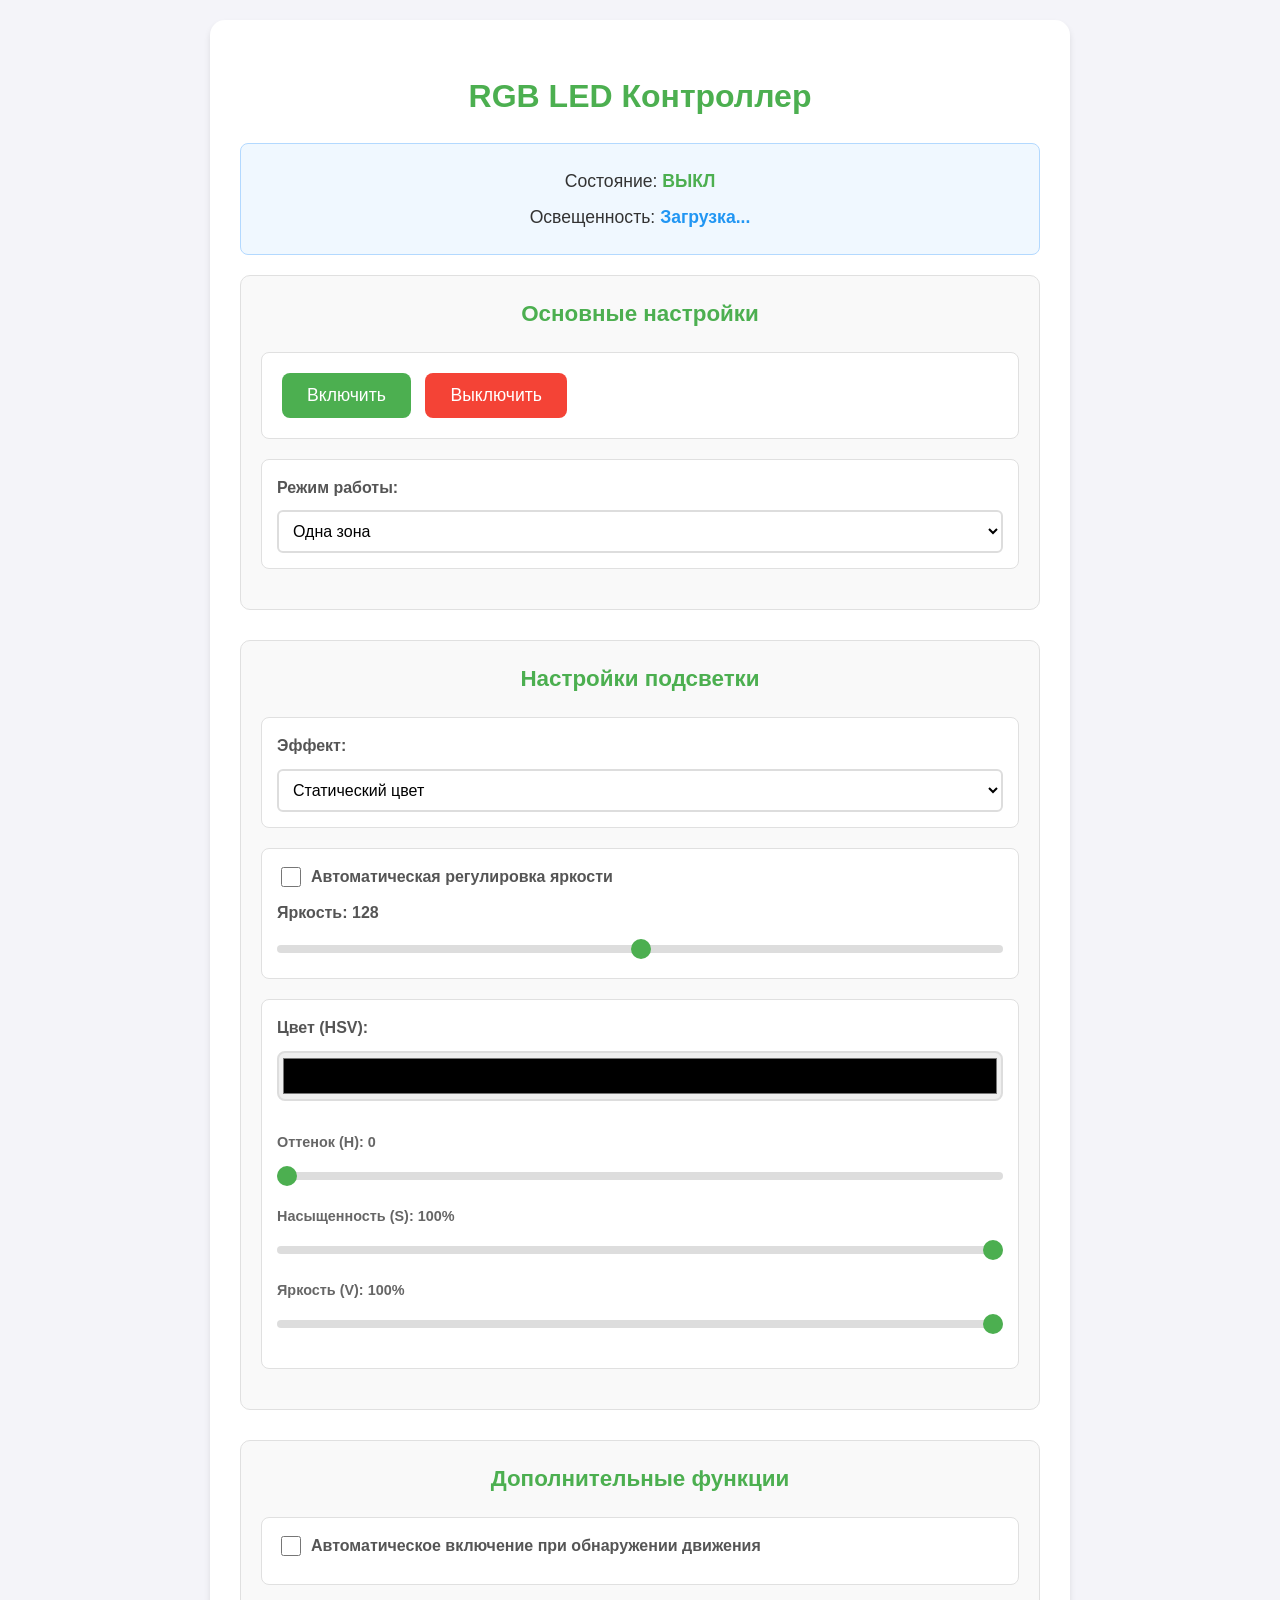
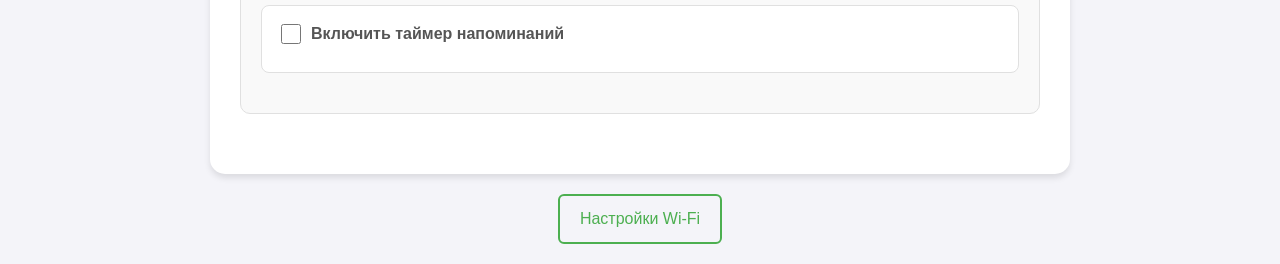
==== data/index.html @ 8687e4f6 "Added ws2812b" ====
<!DOCTYPE html>
<html lang="ru">
<head>
  <meta charset="UTF-8">
  <meta name="viewport" content="width=device-width, initial-scale=1.0">
  <title>RGB LED Контроллер</title>
  <link rel="stylesheet" href="main.css">
</head>
<body>
  <div class="container">
    <h1>RGB LED Контроллер</h1>
    
    <!-- Статус подключения -->
    <div class="status-section">
      <p>Состояние: <span id="led-state" class="status-off">ВЫКЛ</span></p>
      <p>Освещенность: <span id="ambient-light" class="ambient-value">Загрузка...</span></p>
    </div>

    <!-- Основные настройки -->
    <div class="section">
      <h2>Основные настройки</h2>
      
      <!-- Включение/выключение -->
      <div class="control-group">
        <button class="btn btn-on" onclick="toggleLED(true)">Включить</button>
        <button class="btn btn-off" onclick="toggleLED(false)">Выключить</button>
      </div>

      <!-- Режим работы -->
      <div class="control-group">
        <label>Режим работы:</label>
        <select id="mode-select" onchange="changeMode()">
          <option value="single">Одна зона</option>
          <option value="split2">Две зоны</option>
          <option value="split3">Три зоны</option>
        </select>
      </div>
    </div>

    <!-- Настройки для одной зоны -->
    <div id="single-zone-section" class="section">
      <h2>Настройки подсветки</h2>
      
      <!-- Выбор эффекта -->
      <div class="control-group">
        <label for="effect-select">Эффект:</label>
        <select id="effect-select" onchange="updateEffect()">
          <option value="0">Статический цвет</option>
          <option value="1">Температура белого</option>
          <option value="2">Бегущая радуга</option>
          <option value="3">Пульсация</option>
          <option value="4">Мерцание</option>
          <option value="5">Переливание фиолетового</option>
        </select>
      </div>

      <!-- Яркость -->
      <div class="control-group">
        <label>
          <input type="checkbox" id="auto-brightness" onchange="toggleAutoBrightness()">
          Автоматическая регулировка яркости
        </label>
        <div id="manual-brightness-group">
          <label for="brightness-slider">Яркость: <span id="brightness-value">128</span></label>
          <input type="range" id="brightness-slider" min="0" max="255" value="128" 
                 oninput="updateBrightness(this.value)">
        </div>
      </div>

      <!-- Выбор цвета (HSV) -->
      <div class="control-group" id="color-picker-group">
        <label for="color-picker">Цвет (HSV):</label>
        <div class="color-picker-container">
          <input type="color" id="color-picker" onchange="updateColor()">
          <div class="hsv-controls">
            <div>
              <label for="hue-slider">Оттенок (H): <span id="hue-value">0</span></label>
              <input type="range" id="hue-slider" min="0" max="360" value="0" 
                     oninput="updateHSV('hue', this.value)">
            </div>
            <div>
              <label for="saturation-slider">Насыщенность (S): <span id="saturation-value">100</span>%</label>
              <input type="range" id="saturation-slider" min="0" max="100" value="100" 
                     oninput="updateHSV('saturation', this.value)">
            </div>
            <div>
              <label for="value-slider">Яркость (V): <span id="value-value">100</span>%</label>
              <input type="range" id="value-slider" min="0" max="100" value="100" 
                     oninput="updateHSV('value', this.value)">
            </div>
          </div>
        </div>
      </div>

      <!-- Температура белого (плавная) -->
      <div class="control-group" id="temperature-group">
        <label for="temperature-slider">Цветовая температура: <span id="temperature-value">4000</span> K</label>
        <input type="range" id="temperature-slider" min="2000" max="8000" value="4000" step="100"
               oninput="updateTemperature(this.value)">
        <div class="temperature-scale">
          <span>2000K (теплый)</span>
          <span>4000K (нейтральный)</span>
          <span>8000K (холодный)</span>
        </div>
      </div>

      <!-- Скорость эффекта -->
      <div class="control-group" id="speed-group">
        <label for="speed-slider">Скорость эффекта: <span id="speed-value">1</span></label>
        <input type="range" id="speed-slider" min="1" max="10" value="1" 
               oninput="updateSpeed(this.value)">
      </div>
    </div>

    <!-- Настройки для зон -->
    <div id="zones-section" class="section" style="display: none;">
      <h2>Настройки зон</h2>
      <div id="zones-container"></div>
    </div>

    <!-- Дополнительные функции -->
    <div class="section">
      <h2>Дополнительные функции</h2>
      
      <!-- Автоматическое включение при движении -->
      <div class="control-group">
        <label>
          <input type="checkbox" id="motion-sensor" onchange="toggleMotionSensor()">
          Автоматическое включение при обнаружении движения
        </label>
        <div id="motion-settings" style="display: none; margin-top: 10px;">
          <label for="motion-timeout">Таймаут отключения (сек): <span id="motion-timeout-value">60</span></label>
          <input type="range" id="motion-timeout" min="10" max="300" value="60" step="10"
                 oninput="updateMotionTimeout(this.value)">
        </div>
      </div>

      <!-- Таймер -->
      <div class="control-group">
        <label>
          <input type="checkbox" id="timer-enabled" onchange="toggleTimer()">
          Включить таймер напоминаний
        </label>
        <div id="timer-settings" style="display: none; margin-top: 10px;">
          <label for="timer-interval">Интервал напоминаний (мин): <span id="timer-interval-value">60</span></label>
          <input type="range" id="timer-interval" min="5" max="180" value="60" step="5"
                 oninput="updateTimerInterval(this.value)">
          <p class="timer-info">Следующее напоминание: <span id="timer-next">--:--</span></p>
        </div>
      </div>
    </div>
  </div>

  <div class="nav-container">
    <a href="/wifi-config">Настройки Wi-Fi</a>
  </div>

  <script>
    // Глобальные переменные состояния
    let currentMode = 'single';
    let autoBrightness = false;
    let motionSensorEnabled = false;
    let timerEnabled = false;
    let currentHSV = { h: 0, s: 100, v: 100 };
    let zoneSettings = {
      zone1: { effect: 0, brightness: 128, speed: 1, color: 0, temp: 4000 },
      zone2: { effect: 0, brightness: 128, speed: 1, color: 0, temp: 4000 },
      zone3: { effect: 0, brightness: 128, speed: 1, color: 0, temp: 4000 }
    };

    // Инициализация при загрузке
    window.onload = function() {
      fetchLightData();
      setInterval(fetchLightData, 1000);
      loadSettings();
    };

    // Загрузка данных освещенности
    function fetchLightData() {
      fetch('/light')
        .then(response => response.json())
        .then(data => {
          document.getElementById('ambient-light').textContent = data.ambient_light;
          
          // Автоматическая регулировка яркости
          if (autoBrightness) {
            const brightness = calculateAutoBrightness(data.ambient_light);
            updateBrightness(brightness, true);
          }
        })
        .catch(error => {
          console.log('Error fetching light data:', error);
        });
    }

    // Вычисление автоматической яркости на основе освещенности
    function calculateAutoBrightness(ambientLight) {
      // Инвертируем: чем темнее, тем ярче подсветка
      // Диапазон освещенности: 0-65535 (16-bit)
      const maxLight = 65535;
      const brightness = Math.round(255 * (1 - ambientLight / maxLight));
      return Math.max(0, Math.min(255, brightness));
    }

    // Включение/выключение LED
    function toggleLED(state) {
      const url = state ? '/led/on' : '/led/off';
      fetch(url, { method: 'POST' })
        .then(response => response.text())
        .then(data => {
          const stateElement = document.getElementById('led-state');
          if (state) {
            stateElement.textContent = 'ВКЛ';
            stateElement.className = 'status-on';
          } else {
            stateElement.textContent = 'ВЫКЛ';
            stateElement.className = 'status-off';
          }
        })
        .catch(error => {
          console.error('Error toggling LED:', error);
        });
    }

    // Изменение режима работы
    function changeMode() {
      const mode = document.getElementById('mode-select').value;
      currentMode = mode;
      
      const singleSection = document.getElementById('single-zone-section');
      const zonesSection = document.getElementById('zones-section');
      
      if (mode === 'single') {
        singleSection.style.display = 'block';
        zonesSection.style.display = 'none';
        sendEffectSettings();
      } else {
        singleSection.style.display = 'none';
        zonesSection.style.display = 'block';
        renderZonesSettings(mode === 'split3' ? 3 : 2);
        sendZonesSettings();
      }
    }

    // Отрисовка настроек зон
    function renderZonesSettings(numZones) {
      const container = document.getElementById('zones-container');
      container.innerHTML = '';
      
      const zoneNames = ['За монитором', 'Поверхность стола', 'Под столом'];
      
      for (let i = 1; i <= numZones; i++) {
        const zoneDiv = document.createElement('div');
        zoneDiv.className = 'zone-settings';
        zoneDiv.innerHTML = `
          <h3>Зона ${i}: ${zoneNames[i-1]}</h3>
          
          <div class="control-group">
            <label>Эффект:</label>
            <select id="zone${i}-effect" onchange="updateZoneEffect(${i})">
              <option value="0">Статический цвет</option>
              <option value="1">Температура белого</option>
              <option value="2">Бегущая радуга</option>
              <option value="3">Пульсация</option>
              <option value="4">Мерцание</option>
              <option value="5">Переливание фиолетового</option>
            </select>
          </div>

          <div class="control-group">
            <label>Яркость: <span id="zone${i}-brightness-value">128</span></label>
            <input type="range" id="zone${i}-brightness" min="0" max="255" value="128" 
                   oninput="updateZoneBrightness(${i}, this.value)">
          </div>

          <div class="control-group" id="zone${i}-color-group">
            <label>Цвет (HSV):</label>
            <input type="color" id="zone${i}-color-picker" onchange="updateZoneColor(${i})">
            <div class="hsv-controls">
              <div>
                <label>Оттенок (H): <span id="zone${i}-hue-value">0</span></label>
                <input type="range" id="zone${i}-hue" min="0" max="360" value="0" 
                       oninput="updateZoneHSV(${i}, 'hue', this.value)">
              </div>
            </div>
          </div>

          <div class="control-group" id="zone${i}-temperature-group">
            <label>Цветовая температура: <span id="zone${i}-temperature-value">4000</span> K</label>
            <input type="range" id="zone${i}-temperature" min="2000" max="8000" value="4000" step="100"
                   oninput="updateZoneTemperature(${i}, this.value)">
          </div>

          <div class="control-group" id="zone${i}-speed-group">
            <label>Скорость: <span id="zone${i}-speed-value">1</span></label>
            <input type="range" id="zone${i}-speed" min="1" max="10" value="1" 
                   oninput="updateZoneSpeed(${i}, this.value)">
          </div>
        `;
        container.appendChild(zoneDiv);
        
        // Загружаем сохраненные значения
        const settings = zoneSettings[`zone${i}`];
        document.getElementById(`zone${i}-effect`).value = settings.effect;
        document.getElementById(`zone${i}-brightness`).value = settings.brightness;
        document.getElementById(`zone${i}-brightness-value`).textContent = settings.brightness;
        document.getElementById(`zone${i}-temperature`).value = settings.temp;
        document.getElementById(`zone${i}-temperature-value`).textContent = settings.temp;
        document.getElementById(`zone${i}-speed`).value = settings.speed;
        document.getElementById(`zone${i}-speed-value`).textContent = settings.speed;
        
        // Показываем/скрываем группы в зависимости от эффекта
        updateZoneEffectVisibility(i);
      }
    }

    // Обновление эффекта
    function updateEffect() {
      const effect = parseInt(document.getElementById('effect-select').value);
      updateEffectVisibility();
      sendEffectSettings();
    }

    // Обновление видимости элементов в зависимости от эффекта
    function updateEffectVisibility() {
      const effect = parseInt(document.getElementById('effect-select').value);
      const colorGroup = document.getElementById('color-picker-group');
      const tempGroup = document.getElementById('temperature-group');
      const speedGroup = document.getElementById('speed-group');
      
      // Статический цвет - нужен цвет
      if (effect === 0) {
        colorGroup.style.display = 'block';
        tempGroup.style.display = 'none';
        speedGroup.style.display = 'none';
      }
      // Температура белого - нужна температура
      else if (effect === 1) {
        colorGroup.style.display = 'none';
        tempGroup.style.display = 'block';
        speedGroup.style.display = 'none';
      }
      // Динамические эффекты - нужна скорость
      else if (effect >= 2 && effect <= 5) {
        colorGroup.style.display = 'none';
        tempGroup.style.display = 'none';
        speedGroup.style.display = 'block';
      }
    }

    // Обновление видимости элементов для зоны
    function updateZoneEffectVisibility(zoneNum) {
      const effect = parseInt(document.getElementById(`zone${zoneNum}-effect`).value);
      const colorGroup = document.getElementById(`zone${zoneNum}-color-group`);
      const tempGroup = document.getElementById(`zone${zoneNum}-temperature-group`);
      const speedGroup = document.getElementById(`zone${zoneNum}-speed-group`);
      
      if (effect === 0) {
        colorGroup.style.display = 'block';
        tempGroup.style.display = 'none';
        speedGroup.style.display = 'none';
      } else if (effect === 1) {
        colorGroup.style.display = 'none';
        tempGroup.style.display = 'block';
        speedGroup.style.display = 'none';
      } else if (effect >= 2 && effect <= 5) {
        colorGroup.style.display = 'none';
        tempGroup.style.display = 'none';
        speedGroup.style.display = 'block';
      }
    }

    // Обновление яркости
    function updateBrightness(value, silent = false) {
      document.getElementById('brightness-value').textContent = value;
      if (!silent) {
        sendEffectSettings();
      }
    }

    // Обновление цвета
    function updateColor() {
      const colorPicker = document.getElementById('color-picker');
      const rgb = hexToRgb(colorPicker.value);
      const hsv = rgbToHsv(rgb.r, rgb.g, rgb.b);
      currentHSV = hsv;
      
      document.getElementById('hue-slider').value = hsv.h;
      document.getElementById('hue-value').textContent = hsv.h;
      document.getElementById('saturation-slider').value = hsv.s;
      document.getElementById('saturation-value').textContent = hsv.s;
      document.getElementById('value-slider').value = hsv.v;
      document.getElementById('value-value').textContent = hsv.v;
      
      sendEffectSettings();
    }

    // Обновление HSV
    function updateHSV(component, value) {
      if (component === 'hue') {
        currentHSV.h = parseInt(value);
        document.getElementById('hue-value').textContent = value;
      } else if (component === 'saturation') {
        currentHSV.s = parseInt(value);
        document.getElementById('saturation-value').textContent = value;
      } else if (component === 'value') {
        currentHSV.v = parseInt(value);
        document.getElementById('value-value').textContent = value;
      }
      
      // Обновляем color picker
      const rgb = hsvToRgb(currentHSV.h, currentHSV.s, currentHSV.v);
      document.getElementById('color-picker').value = rgbToHex(rgb.r, rgb.g, rgb.b);
      
      sendEffectSettings();
    }

    // Обновление температуры
    function updateTemperature(value) {
      document.getElementById('temperature-value').textContent = value;
      sendEffectSettings();
    }

    // Обновление скорости
    function updateSpeed(value) {
      document.getElementById('speed-value').textContent = value;
      sendEffectSettings();
    }

    // Обновление эффекта зоны
    function updateZoneEffect(zoneNum) {
      const effect = parseInt(document.getElementById(`zone${zoneNum}-effect`).value);
      zoneSettings[`zone${zoneNum}`].effect = effect;
      updateZoneEffectVisibility(zoneNum);
      sendZonesSettings();
    }

    // Обновление яркости зоны
    function updateZoneBrightness(zoneNum, value) {
      document.getElementById(`zone${zoneNum}-brightness-value`).textContent = value;
      zoneSettings[`zone${zoneNum}`].brightness = parseInt(value);
      sendZonesSettings();
    }

    // Обновление цвета зоны
    function updateZoneColor(zoneNum) {
      const colorPicker = document.getElementById(`zone${zoneNum}-color-picker`);
      const rgb = hexToRgb(colorPicker.value);
      const hsv = rgbToHsv(rgb.r, rgb.g, rgb.b);
      zoneSettings[`zone${zoneNum}`].color = Math.round(hsv.h * 255 / 360);
      sendZonesSettings();
    }

    // Обновление HSV зоны
    function updateZoneHSV(zoneNum, component, value) {
      if (component === 'hue') {
        document.getElementById(`zone${zoneNum}-hue-value`).textContent = value;
        zoneSettings[`zone${zoneNum}`].color = Math.round(value * 255 / 360);
        sendZonesSettings();
      }
    }

    // Обновление температуры зоны
    function updateZoneTemperature(zoneNum, value) {
      document.getElementById(`zone${zoneNum}-temperature-value`).textContent = value;
      zoneSettings[`zone${zoneNum}`].temp = parseInt(value);
      sendZonesSettings();
    }

    // Обновление скорости зоны
    function updateZoneSpeed(zoneNum, value) {
      document.getElementById(`zone${zoneNum}-speed-value`).textContent = value;
      zoneSettings[`zone${zoneNum}`].speed = parseInt(value);
      sendZonesSettings();
    }

    // Переключение автоматической яркости
    function toggleAutoBrightness() {
      autoBrightness = document.getElementById('auto-brightness').checked;
      const manualGroup = document.getElementById('manual-brightness-group');
      manualGroup.style.display = autoBrightness ? 'none' : 'block';
    }

    // Переключение датчика движения
    function toggleMotionSensor() {
      motionSensorEnabled = document.getElementById('motion-sensor').checked;
      const settings = document.getElementById('motion-settings');
      settings.style.display = motionSensorEnabled ? 'block' : 'none';
      sendMotionSettings();
    }

    // Обновление таймаута движения
    function updateMotionTimeout(value) {
      document.getElementById('motion-timeout-value').textContent = value;
      sendMotionSettings();
    }

    // Переключение таймера
    function toggleTimer() {
      timerEnabled = document.getElementById('timer-enabled').checked;
      const settings = document.getElementById('timer-settings');
      settings.style.display = timerEnabled ? 'block' : 'none';
      if (timerEnabled) {
        startTimer();
      }
      sendTimerSettings();
    }

    // Обновление интервала таймера
    function updateTimerInterval(value) {
      document.getElementById('timer-interval-value').textContent = value;
      if (timerEnabled) {
        startTimer();
      }
      sendTimerSettings();
    }

    // Запуск таймера
    function startTimer() {
      const interval = parseInt(document.getElementById('timer-interval').value);
      const nextTime = new Date(Date.now() + interval * 60000);
      document.getElementById('timer-next').textContent = 
        nextTime.toLocaleTimeString('ru-RU', { hour: '2-digit', minute: '2-digit' });
    }

    // Отправка настроек эффекта
    function sendEffectSettings() {
      const effect = parseInt(document.getElementById('effect-select').value);
      const brightness = parseInt(document.getElementById('brightness-slider').value);
      const speed = parseInt(document.getElementById('speed-slider').value);
      const hue = currentHSV.h;
      const color = Math.round(hue * 255 / 360);
      const temp = parseInt(document.getElementById('temperature-slider').value);
      
      // Нормализация температуры для отправки (2000-8000K -> 0-255)
      const tempNormalized = Math.round(((temp - 2000) / 6000) * 255);
      
      const params = new URLSearchParams({
        effect: effect,
        val: brightness,
        speed: speed,
        color: color,
        temp: tempNormalized
      });
      
      fetch('/seteffect?' + params.toString(), { method: 'POST' })
        .catch(error => console.error('Error sending effect settings:', error));
    }

    // Отправка настроек зон
    function sendZonesSettings() {
      const numZones = currentMode === 'split3' ? 3 : 2;
      const params = new URLSearchParams({
        numSplit: numZones
      });
      
      for (let i = 1; i <= numZones; i++) {
        const settings = zoneSettings[`zone${i}`];
        const tempNormalized = Math.round(((settings.temp - 2000) / 6000) * 255);
        params.append(`effect${i}`, settings.effect);
        params.append(`val${i}`, settings.brightness);
        params.append(`speed${i}`, settings.speed);
        params.append(`color${i}`, settings.color);
        params.append(`temp${i}`, tempNormalized);
      }
      
      fetch('/setsplitting?' + params.toString(), { method: 'POST' })
        .catch(error => console.error('Error sending zones settings:', error));
    }

    // Отправка настроек движения
    function sendMotionSettings() {
      const timeout = parseInt(document.getElementById('motion-timeout').value);
      const params = new URLSearchParams({
        enabled: motionSensorEnabled ? '1' : '0',
        timeout: timeout
      });
      
      fetch('/setmotion?' + params.toString(), { method: 'POST' })
        .catch(error => console.error('Error sending motion settings:', error));
    }

    // Отправка настроек таймера
    function sendTimerSettings() {
      const interval = parseInt(document.getElementById('timer-interval').value);
      const params = new URLSearchParams({
        enabled: timerEnabled ? '1' : '0',
        interval: interval
      });
      
      fetch('/settimer?' + params.toString(), { method: 'POST' })
        .catch(error => console.error('Error sending timer settings:', error));
    }

    // Загрузка сохраненных настроек
    function loadSettings() {
      fetch('/getsettings')
        .then(response => response.json())
        .then(data => {
          // Загружаем настройки если они есть
          if (data.mode) {
            document.getElementById('mode-select').value = data.mode;
            changeMode();
          }
        })
        .catch(error => {
          console.log('Settings not available or error:', error);
        });
    }

    // Вспомогательные функции для работы с цветом
    function hexToRgb(hex) {
      const result = /^#?([a-f\d]{2})([a-f\d]{2})([a-f\d]{2})$/i.exec(hex);
      return result ? {
        r: parseInt(result[1], 16),
        g: parseInt(result[2], 16),
        b: parseInt(result[3], 16)
      } : { r: 0, g: 0, b: 0 };
    }

    function rgbToHsv(r, g, b) {
      r /= 255;
      g /= 255;
      b /= 255;
      const max = Math.max(r, g, b);
      const min = Math.min(r, g, b);
      let h, s, v = max;
      const d = max - min;
      s = max === 0 ? 0 : d / max;
      
      if (max === min) {
        h = 0;
      } else {
        switch (max) {
          case r: h = ((g - b) / d + (g < b ? 6 : 0)) / 6; break;
          case g: h = ((b - r) / d + 2) / 6; break;
          case b: h = ((r - g) / d + 4) / 6; break;
        }
      }
      
      return {
        h: Math.round(h * 360),
        s: Math.round(s * 100),
        v: Math.round(v * 100)
      };
    }

    function hsvToRgb(h, s, v) {
      h /= 360;
      s /= 100;
      v /= 100;
      let r, g, b;
      const i = Math.floor(h * 6);
      const f = h * 6 - i;
      const p = v * (1 - s);
      const q = v * (1 - f * s);
      const t = v * (1 - (1 - f) * s);
      
      switch (i % 6) {
        case 0: r = v; g = t; b = p; break;
        case 1: r = q; g = v; b = p; break;
        case 2: r = p; g = v; b = t; break;
        case 3: r = p; g = q; b = v; break;
        case 4: r = t; g = p; b = v; break;
        case 5: r = v; g = p; b = q; break;
      }
      
      return {
        r: Math.round(r * 255),
        g: Math.round(g * 255),
        b: Math.round(b * 255)
      };
    }

    function rgbToHex(r, g, b) {
      return '#' + [r, g, b].map(x => {
        const hex = x.toString(16);
        return hex.length === 1 ? '0' + hex : hex;
      }).join('');
    }

    // Инициализация видимости элементов
    updateEffectVisibility();
  </script>
</body>
</html>
---- data/main.css ----
/* ===== ОБЩИЕ СТИЛИ ===== */
body {
    font-family: Arial, sans-serif;
    margin: 0;
    padding: 20px;
    background-color: #f4f4f9;
    color: #333;
    line-height: 1.6;
}

.container {
    max-width: 800px;
    margin: 0 auto;
    background-color: white;
    padding: 30px;
    border-radius: 15px;
    box-shadow: 0 4px 6px rgba(0, 0, 0, 0.1);
    text-align: center;
}

h1, h2 {
    color: #4CAF50;
    text-align: center;
    margin-bottom: 20px;
}

h1 {
    font-size: 2rem;
}

h2 {
    font-size: 1.5rem;
}

p {
    font-size: 1.1rem;
    margin: 10px 0;
    text-align: center;
}

/* ===== СТИЛИ ДЛЯ КНОПОК ===== */
button {
    font-size: 1.2rem;
    padding: 12px 25px;
    margin: 10px;
    border: none;
    border-radius: 8px;
    cursor: pointer;
    color: white;
    transition: all 0.3s ease;
    display: inline-block;
    min-width: 150px;
}

button.on {
    background-color: #4CAF50;
}

button.off {
    background-color: #f44336;
}

button:hover {
    opacity: 0.8;
    transform: translateY(-2px);
    box-shadow: 0 4px 8px rgba(0, 0, 0, 0.2);
}

button:active {
    transform: translateY(0);
}

/* ===== СТИЛИ ДЛЯ КОНТЕЙНЕРА КНОПОК ===== */
.button-container {
    text-align: center;
    margin: 20px 0;
}

.button-container button {
    margin: 10px;
}

/* ===== СТИЛИ ДЛЯ ССЫЛОК ===== */
a {
    color: #4CAF50;
    text-decoration: none;
    display: inline-block;
    margin-top: 20px;
    padding: 10px 20px;
    border: 2px solid #4CAF50;
    border-radius: 6px;
    transition: all 0.3s ease;
}

a:hover {
    background-color: #4CAF50;
    color: white;
    transform: translateY(-2px);
}

/* ===== СТИЛИ ДЛЯ НАВИГАЦИИ ===== */
.nav-container {
    text-align: center;
    margin-top: 20px;
}

.nav-container a {
    margin: 0 10px;
}

/* ===== СТИЛИ ДЛЯ СОСТОЯНИЯ LED ===== */
#led-state {
    font-weight: bold;
    color: #4CAF50;
}

#led-state:contains("ON") {
    color: #4CAF50;
}

#led-state:contains("OFF") {
    color: #f44336;
}

/* ===== СТИЛИ ДЛЯ ДАННЫХ ОСВЕЩЕННОСТИ ===== */
#ambient-light {
    font-weight: bold;
    color: #2196F3;
}

/* ===== СТИЛИ ДЛЯ ФОРМ ===== */
.form-group {
    margin-bottom: 20px;
}

label {
    display: block;
    margin-bottom: 8px;
    font-weight: bold;
    color: #555;
}

input[type="text"], 
input[type="password"] {
    width: 100%;
    padding: 12px;
    border: 2px solid #ddd;
    border-radius: 6px;
    font-size: 1rem;
    box-sizing: border-box;
    transition: border-color 0.3s ease;
}

input[type="text"]:focus, 
input[type="password"]:focus {
    outline: none;
    border-color: #4CAF50;
    box-shadow: 0 0 5px rgba(76, 175, 80, 0.3);
}

/* ===== СТИЛИ ДЛЯ СЕТЕЙ WI-FI ===== */
.scan-btn {
    background-color: #2196F3;
    width: 100%;
    margin-bottom: 20px;
}

.save-btn {
    background-color: #30b637;
    width: 100%;
    margin-bottom: 20px;
}

.network-list {
    margin-bottom: 25px;
    max-height: 300px;
    overflow-y: auto;
}

.network-item {
    padding: 15px;
    border: 1px solid #ddd;
    margin-bottom: 8px;
    cursor: pointer;
    border-radius: 6px;
    transition: all 0.3s ease;
    background-color: #fafafa;
}

.network-item:hover {
    background-color: #e8f5e8;
    border-color: #4CAF50;
    transform: translateX(5px);
}

.network-item:active {
    background-color: #c8e6c9;
}

/* ===== АДАПТАЦИЯ ДЛЯ МОБИЛЬНЫХ УСТРОЙСТВ ===== */
@media (max-width: 768px) {
    body {
        padding: 10px;
    }
    
    .container {
        padding: 20px;
        margin: 10px;
    }
    
    h1 {
        font-size: 1.5rem;
    }
    
    h2 {
        font-size: 1.3rem;
    }
    
    p {
        font-size: 1rem;
    }
    
    button {
        font-size: 1.1rem;
        padding: 10px 20px;
        margin: 8px;
    }
    
    input[type="text"], 
    input[type="password"] {
        padding: 10px;
        font-size: 0.9rem;
    }
}

/* ===== СТИЛИ ДЛЯ БЛОКА СТАТУСА ===== */
.status-container {
    background-color: #f9f9f9;
    padding: 20px;
    border-radius: 8px;
    margin-bottom: 20px;
    border: 1px solid #ddd;
}

.status-container h3 {
    margin-top: 0;
    color: #333;
    font-size: 1.2rem;
}

.status-info {
    text-align: left;
    margin: 15px 0;
}

.status-info p {
    margin: 8px 0;
    font-size: 1rem;
}

.disconnect-btn {
    background-color: #f44336;
    margin-top: 15px;
}

.disconnect-btn:hover {
    background-color: #d32f2f;
}

/* ===== СТИЛИ ДЛЯ ЗАГРУЗКИ ===== */
.loading {
    color: #666;
    font-style: italic;
}

/* ===== СТИЛИ ДЛЯ ОШИБОК ===== */
.error {
    color: #f44336;
    background-color: #ffebee;
    padding: 10px;
    border-radius: 6px;
    margin: 10px 0;
    border-left: 4px solid #f44336;
}

/* ===== СТИЛИ ДЛЯ УСПЕХА ===== */
.success {
    color: #4CAF50;
    background-color: #e8f5e8;
    padding: 10px;
    border-radius: 6px;
    margin: 10px 0;
    border-left: 4px solid #4CAF50;
}

/* ===== СТИЛИ ДЛЯ СЕКЦИЙ ===== */
.section {
    margin-bottom: 30px;
    padding: 20px;
    background-color: #f9f9f9;
    border-radius: 10px;
    border: 1px solid #e0e0e0;
    text-align: left;
}

.section h2 {
    margin-top: 0;
    margin-bottom: 20px;
    text-align: center;
    color: #4CAF50;
    font-size: 1.4rem;
}

.status-section {
    margin-bottom: 20px;
    padding: 15px;
    background-color: #f0f8ff;
    border-radius: 8px;
    border: 1px solid #b3d9ff;
}

.status-section p {
    margin: 8px 0;
    text-align: center;
}

/* ===== СТИЛИ ДЛЯ СТАТУСОВ ===== */
.status-on {
    color: #4CAF50;
    font-weight: bold;
}

.status-off {
    color: #f44336;
    font-weight: bold;
}

.ambient-value {
    color: #2196F3;
    font-weight: bold;
}

/* ===== СТИЛИ ДЛЯ ГРУПП УПРАВЛЕНИЯ ===== */
.control-group {
    margin-bottom: 20px;
    padding: 15px;
    background-color: white;
    border-radius: 8px;
    border: 1px solid #e0e0e0;
}

.control-group label {
    display: block;
    margin-bottom: 10px;
    font-weight: bold;
    color: #555;
    text-align: left;
}

.control-group select {
    width: 100%;
    padding: 10px;
    border: 2px solid #ddd;
    border-radius: 6px;
    font-size: 1rem;
    box-sizing: border-box;
    background-color: white;
    cursor: pointer;
    transition: border-color 0.3s ease;
}

.control-group select:focus {
    outline: none;
    border-color: #4CAF50;
    box-shadow: 0 0 5px rgba(76, 175, 80, 0.3);
}

/* ===== СТИЛИ ДЛЯ КНОПОК ===== */
.btn {
    font-size: 1.1rem;
    padding: 12px 25px;
    margin: 5px;
    border: none;
    border-radius: 8px;
    cursor: pointer;
    color: white;
    transition: all 0.3s ease;
    display: inline-block;
    min-width: 120px;
}

.btn-on {
    background-color: #4CAF50;
}

.btn-off {
    background-color: #f44336;
}

.btn:hover {
    opacity: 0.9;
    transform: translateY(-2px);
    box-shadow: 0 4px 8px rgba(0, 0, 0, 0.2);
}

.btn:active {
    transform: translateY(0);
}

/* ===== СТИЛИ ДЛЯ СЛАЙДЕРОВ ===== */
input[type="range"] {
    width: 100%;
    height: 8px;
    border-radius: 5px;
    background: #ddd;
    outline: none;
    -webkit-appearance: none;
    margin: 10px 0;
}

input[type="range"]::-webkit-slider-thumb {
    -webkit-appearance: none;
    appearance: none;
    width: 20px;
    height: 20px;
    border-radius: 50%;
    background: #4CAF50;
    cursor: pointer;
    transition: all 0.3s ease;
}

input[type="range"]::-webkit-slider-thumb:hover {
    background: #45a049;
    transform: scale(1.1);
}

input[type="range"]::-moz-range-thumb {
    width: 20px;
    height: 20px;
    border-radius: 50%;
    background: #4CAF50;
    cursor: pointer;
    border: none;
    transition: all 0.3s ease;
}

input[type="range"]::-moz-range-thumb:hover {
    background: #45a049;
    transform: scale(1.1);
}

/* ===== СТИЛИ ДЛЯ ЦВЕТОВОГО ПИКЕРА ===== */
.color-picker-container {
    margin-top: 10px;
}

input[type="color"] {
    width: 100%;
    height: 50px;
    border: 2px solid #ddd;
    border-radius: 8px;
    cursor: pointer;
    margin-bottom: 15px;
    transition: border-color 0.3s ease;
}

input[type="color"]:hover {
    border-color: #4CAF50;
}

.hsv-controls {
    margin-top: 15px;
}

.hsv-controls > div {
    margin-bottom: 15px;
}

.hsv-controls label {
    display: block;
    margin-bottom: 8px;
    font-size: 0.9rem;
    color: #666;
}

/* ===== СТИЛИ ДЛЯ ТЕМПЕРАТУРЫ ===== */
.temperature-scale {
    display: flex;
    justify-content: space-between;
    margin-top: 10px;
    font-size: 0.85rem;
    color: #666;
}

/* ===== СТИЛИ ДЛЯ НАСТРОЕК ЗОН ===== */
.zone-settings {
    margin-bottom: 25px;
    padding: 20px;
    background-color: #f5f5f5;
    border-radius: 8px;
    border: 2px solid #4CAF50;
}

.zone-settings h3 {
    margin-top: 0;
    margin-bottom: 15px;
    color: #4CAF50;
    font-size: 1.2rem;
    text-align: center;
}

/* ===== СТИЛИ ДЛЯ ЧЕКБОКСОВ ===== */
input[type="checkbox"] {
    width: 20px;
    height: 20px;
    margin-right: 10px;
    cursor: pointer;
    accent-color: #4CAF50;
}

.control-group label:has(input[type="checkbox"]) {
    display: flex;
    align-items: center;
    cursor: pointer;
}

/* ===== СТИЛИ ДЛЯ ТАЙМЕРА ===== */
.timer-info {
    margin-top: 10px;
    padding: 10px;
    background-color: #e3f2fd;
    border-radius: 6px;
    font-size: 0.9rem;
    color: #1976d2;
}

/* ===== АДАПТАЦИЯ ДЛЯ МОБИЛЬНЫХ УСТРОЙСТВ ===== */
@media (max-width: 768px) {
    .container {
        max-width: 100%;
        padding: 15px;
    }
    
    .section {
        padding: 15px;
    }
    
    .zone-settings {
        padding: 15px;
    }
    
    .hsv-controls > div {
        margin-bottom: 12px;
    }
    
    .temperature-scale {
        flex-direction: column;
        gap: 5px;
    }
}
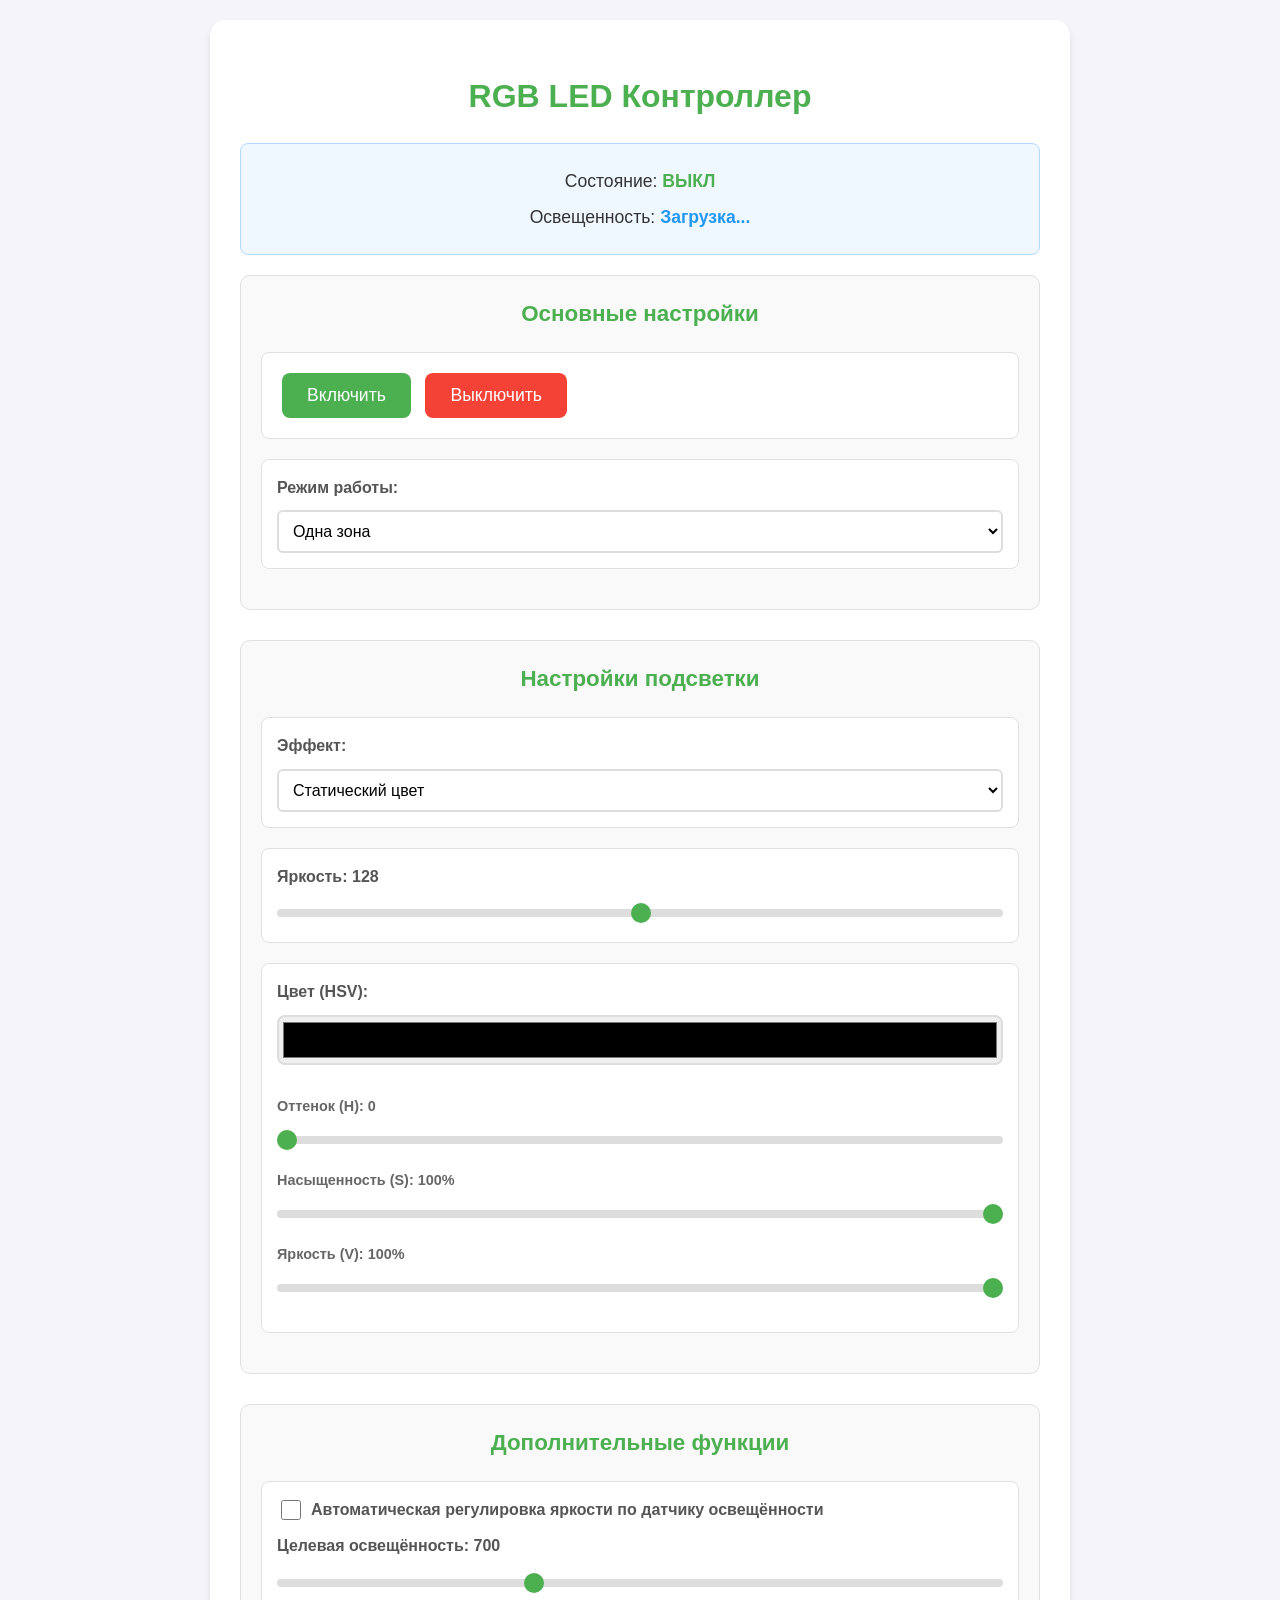
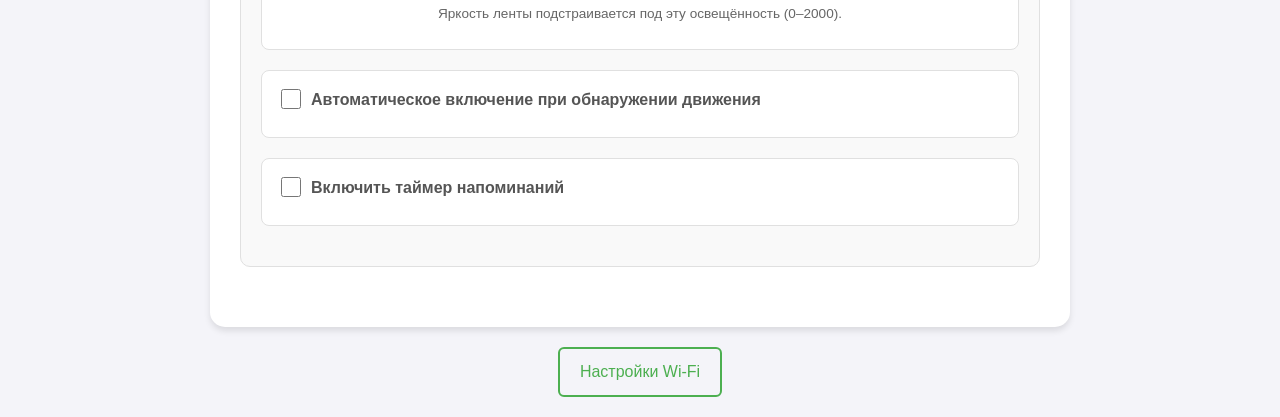
==== commit 3cf5756b: "Added motion and ALS controllers" ====
--- a/data/index.html
+++ b/data/index.html
@@ -54,17 +54,11 @@
         </select>
       </div>
 
-      <!-- Яркость -->
+      <!-- Яркость (ручная) -->
       <div class="control-group">
-        <label>
-          <input type="checkbox" id="auto-brightness" onchange="toggleAutoBrightness()">
-          Автоматическая регулировка яркости
-        </label>
-        <div id="manual-brightness-group">
-          <label for="brightness-slider">Яркость: <span id="brightness-value">128</span></label>
-          <input type="range" id="brightness-slider" min="0" max="255" value="128" 
-                 oninput="updateBrightness(this.value)">
-        </div>
+        <label for="brightness-slider">Яркость: <span id="brightness-value">128</span></label>
+        <input type="range" id="brightness-slider" min="0" max="255" value="128" 
+               oninput="updateBrightness(this.value)">
       </div>
 
       <!-- Выбор цвета (HSV) -->
@@ -122,6 +116,20 @@
     <div class="section">
       <h2>Дополнительные функции</h2>
       
+      <!-- Автояркость по датчику освещённости и целевая освещённость -->
+      <div class="control-group">
+        <label>
+          <input type="checkbox" id="auto-brightness" onchange="toggleAutoBrightness()">
+          Автоматическая регулировка яркости по датчику освещённости
+        </label>
+        <div id="aim-light-group" style="margin-top: 10px;">
+          <label for="aim-light-slider">Целевая освещённость: <span id="aim-light-value">700</span></label>
+          <input type="range" id="aim-light-slider" min="0" max="2000" value="700" step="50"
+                 oninput="updateAimLight(this.value)">
+          <p class="hint">Яркость ленты подстраивается под эту освещённость (0–2000).</p>
+        </div>
+      </div>
+
       <!-- Автоматическое включение при движении -->
       <div class="control-group">
         <label>
@@ -143,7 +151,7 @@
         </label>
         <div id="timer-settings" style="display: none; margin-top: 10px;">
           <label for="timer-interval">Интервал напоминаний (мин): <span id="timer-interval-value">60</span></label>
-          <input type="range" id="timer-interval" min="5" max="180" value="60" step="5"
+          <input type="range" id="timer-interval" min="1" max="180" value="60" step="1"
                  oninput="updateTimerInterval(this.value)">
           <p class="timer-info">Следующее напоминание: <span id="timer-next">--:--</span></p>
         </div>
@@ -181,12 +189,7 @@
         .then(response => response.json())
         .then(data => {
           document.getElementById('ambient-light').textContent = data.ambient_light;
-          
-          // Автоматическая регулировка яркости
-          if (autoBrightness) {
-            const brightness = calculateAutoBrightness(data.ambient_light);
-            updateBrightness(brightness, true);
-          }
+          // Яркость при ALS регулируется на устройстве, не перезаписываем с клиента
         })
         .catch(error => {
           console.log('Error fetching light data:', error);
@@ -474,11 +477,15 @@
       sendZonesSettings();
     }
 
-    // Переключение автоматической яркости
+    // Переключение автоматической яркости (ALS)
     function toggleAutoBrightness() {
       autoBrightness = document.getElementById('auto-brightness').checked;
-      const manualGroup = document.getElementById('manual-brightness-group');
-      manualGroup.style.display = autoBrightness ? 'none' : 'block';
+      sendALSSettings();
+    }
+
+    function updateAimLight(value) {
+      document.getElementById('aim-light-value').textContent = value;
+      sendALSSettings();
     }
 
     // Переключение датчика движения
@@ -531,8 +538,10 @@
       const hue = currentHSV.h;
       const color = Math.round(hue * 255 / 360);
       const temp = parseInt(document.getElementById('temperature-slider').value);
-      
-      // Нормализация температуры для отправки (2000-8000K -> 0-255)
+      // S и V в интерфейсе 0–100, на бэкенд отправляем 0–255
+      const sat = Math.round(currentHSV.s * 255 / 100);
+      const hsvval = Math.round(currentHSV.v * 255 / 100);
+      
       const tempNormalized = Math.round(((temp - 2000) / 6000) * 255);
       
       const params = new URLSearchParams({
@@ -540,11 +549,17 @@
         val: brightness,
         speed: speed,
         color: color,
-        temp: tempNormalized
+        temp: tempNormalized,
+        sat: sat,
+        hsvval: hsvval
       });
       
-      fetch('/seteffect?' + params.toString(), { method: 'POST' })
-        .catch(error => console.error('Error sending effect settings:', error));
+      // Параметры в теле POST — иначе sat/hsvval могут не доходить до сервера
+      fetch('/seteffect', {
+        method: 'POST',
+        headers: { 'Content-Type': 'application/x-www-form-urlencoded' },
+        body: params.toString()
+      }).catch(error => console.error('Error sending effect settings:', error));
     }
 
     // Отправка настроек зон
@@ -575,9 +590,27 @@
         enabled: motionSensorEnabled ? '1' : '0',
         timeout: timeout
       });
-      
-      fetch('/setmotion?' + params.toString(), { method: 'POST' })
-        .catch(error => console.error('Error sending motion settings:', error));
+      fetch('/setmotion', {
+        method: 'POST',
+        headers: { 'Content-Type': 'application/x-www-form-urlencoded' },
+        body: params.toString()
+      }).catch(error => console.error('Error sending motion settings:', error));
+    }
+
+    // Отправка настроек автояркости (ALS)
+    function sendALSSettings() {
+      const aimLight = parseInt(document.getElementById('aim-light-slider').value);
+      const params = new URLSearchParams({
+        enabled: autoBrightness ? '1' : '0',
+        aim_light: aimLight,
+        k: '0.02',
+        delay_als: '3'
+      });
+      fetch('/setals', {
+        method: 'POST',
+        headers: { 'Content-Type': 'application/x-www-form-urlencoded' },
+        body: params.toString()
+      }).catch(error => console.error('Error sending ALS settings:', error));
     }
 
     // Отправка настроек таймера
@@ -597,10 +630,54 @@
       fetch('/getsettings')
         .then(response => response.json())
         .then(data => {
-          // Загружаем настройки если они есть
           if (data.mode) {
             document.getElementById('mode-select').value = data.mode;
             changeMode();
+          }
+          if (data.mode === 'single' && data.saturation !== undefined && data.hsvval !== undefined) {
+            const s = Math.round(data.saturation * 100 / 255);
+            const v = Math.round(data.hsvval * 100 / 255);
+            currentHSV.s = s;
+            currentHSV.v = v;
+            if (document.getElementById('saturation-slider')) {
+              document.getElementById('saturation-slider').value = s;
+              document.getElementById('saturation-value').textContent = s;
+            }
+            if (document.getElementById('value-slider')) {
+              document.getElementById('value-slider').value = v;
+              document.getElementById('value-value').textContent = v;
+            }
+          }
+          if (data.motion_enabled !== undefined) {
+            motionSensorEnabled = data.motion_enabled === 1;
+            const cb = document.getElementById('motion-sensor');
+            if (cb) cb.checked = motionSensorEnabled;
+            const st = document.getElementById('motion-settings');
+            if (st) st.style.display = motionSensorEnabled ? 'block' : 'none';
+          }
+          if (data.motion_timeout !== undefined) {
+            const el = document.getElementById('motion-timeout');
+            if (el) { el.value = data.motion_timeout; document.getElementById('motion-timeout-value').textContent = data.motion_timeout; }
+          }
+          if (data.auto_brightness !== undefined) {
+            autoBrightness = data.auto_brightness === 1;
+            const cb = document.getElementById('auto-brightness');
+            if (cb) cb.checked = autoBrightness;
+          }
+          if (data.aim_light !== undefined) {
+            const el = document.getElementById('aim-light-slider');
+            if (el) { el.value = data.aim_light; document.getElementById('aim-light-value').textContent = data.aim_light; }
+          }
+          if (data.timer_enabled !== undefined) {
+            timerEnabled = data.timer_enabled === 1;
+            const cb = document.getElementById('timer-enabled');
+            if (cb) cb.checked = timerEnabled;
+            const st = document.getElementById('timer-settings');
+            if (st) st.style.display = timerEnabled ? 'block' : 'none';
+          }
+          if (data.timer_interval !== undefined) {
+            const el = document.getElementById('timer-interval');
+            if (el) { el.value = data.timer_interval; document.getElementById('timer-interval-value').textContent = data.timer_interval; }
           }
         })
         .catch(error => {
--- a/data/main.css
+++ b/data/main.css
@@ -534,6 +534,12 @@
     color: #1976d2;
 }
 
+.hint {
+    margin-top: 6px;
+    font-size: 0.85rem;
+    color: #666;
+}
+
 /* ===== АДАПТАЦИЯ ДЛЯ МОБИЛЬНЫХ УСТРОЙСТВ ===== */
 @media (max-width: 768px) {
     .container {
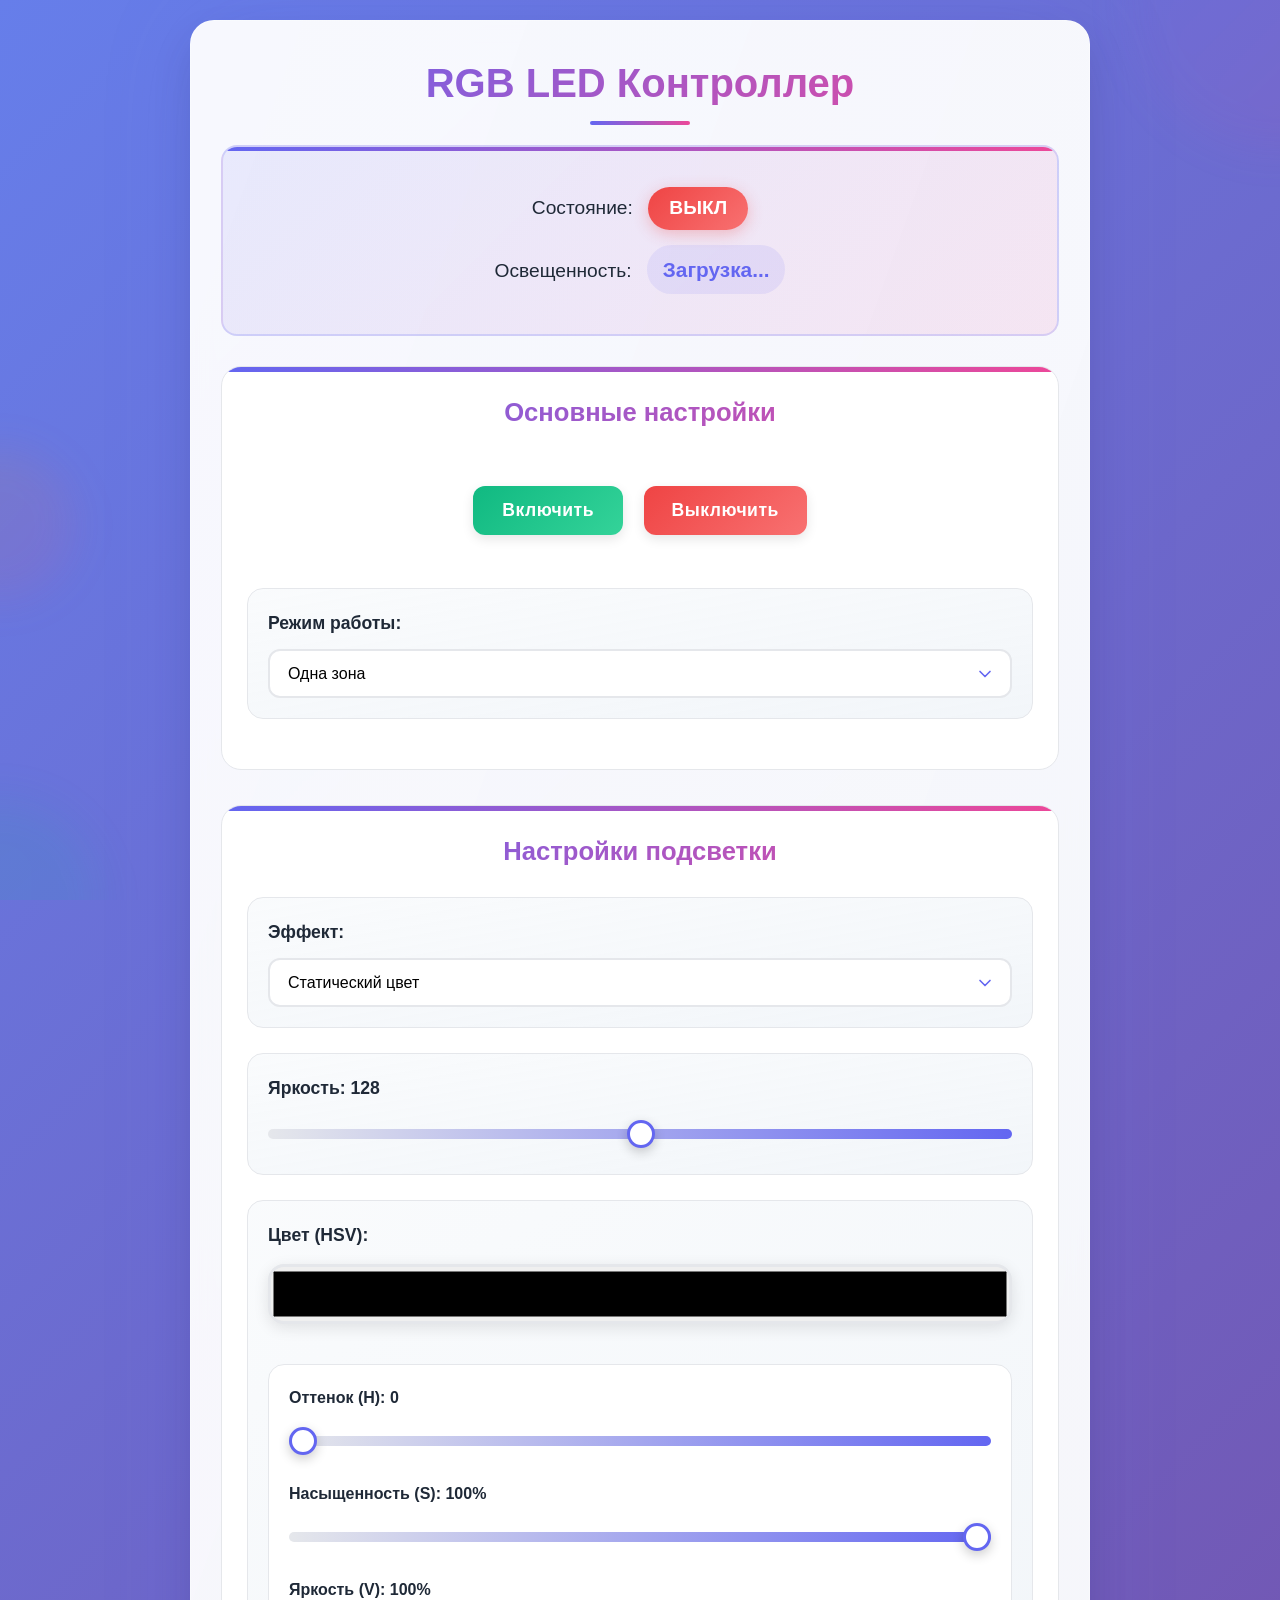
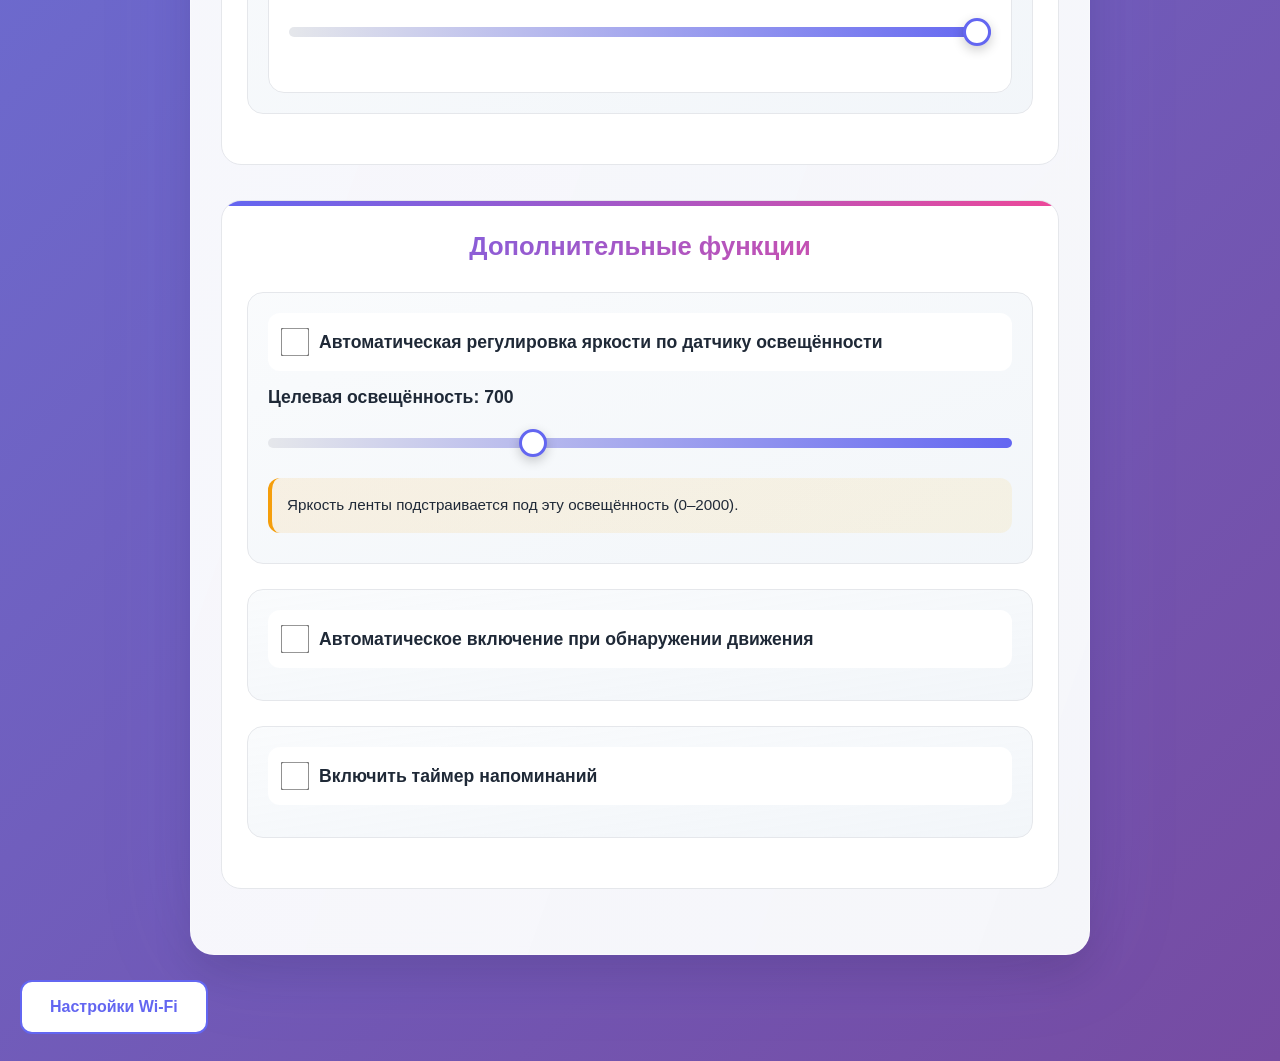
==== commit 0098d042: "New design of web" ====
--- a/data/index.html
+++ b/data/index.html
@@ -7,6 +7,57 @@
   <link rel="stylesheet" href="main.css">
 </head>
 <body>
+  <!-- Декоративные элементы -->
+  <div class="decoration">
+    <div class="circle circle-1"></div>
+    <div class="circle circle-2"></div>
+    <div class="circle circle-3"></div>
+  </div>
+
+  <!-- CSS для декоративных элементов -->
+  <style>
+    .decoration {
+      position: absolute;
+      top: 0;
+      left: 0;
+      width: 100%;
+      height: 100%;
+      overflow: hidden;
+      z-index: -1;
+      pointer-events: none;
+    }
+
+    .circle {
+      position: absolute;
+      border-radius: 50%;
+      background: linear-gradient(135deg, rgba(99, 102, 241, 0.1), rgba(236, 72, 153, 0.1));
+      filter: blur(20px);
+    }
+
+    .circle-1 {
+      width: 300px;
+      height: 300px;
+      top: -150px;
+      right: -150px;
+    }
+
+    .circle-2 {
+      width: 200px;
+      height: 200px;
+      bottom: -100px;
+      left: -100px;
+      background: linear-gradient(135deg, rgba(16, 185, 129, 0.1), rgba(6, 182, 212, 0.1));
+    }
+
+    .circle-3 {
+      width: 150px;
+      height: 150px;
+      top: 50%;
+      left: -75px;
+      background: linear-gradient(135deg, rgba(245, 158, 11, 0.1), rgba(236, 72, 153, 0.1));
+    }
+  </style>
+
   <div class="container">
     <h1>RGB LED Контроллер</h1>
     
@@ -19,9 +70,9 @@
     <!-- Основные настройки -->
     <div class="section">
       <h2>Основные настройки</h2>
-      
+
       <!-- Включение/выключение -->
-      <div class="control-group">
+      <div class="control-group control-buttons">
         <button class="btn btn-on" onclick="toggleLED(true)">Включить</button>
         <button class="btn btn-off" onclick="toggleLED(false)">Выключить</button>
       </div>
--- a/data/main.css
+++ b/data/main.css
@@ -1,79 +1,149 @@
 /* ===== ОБЩИЕ СТИЛИ ===== */
+:root {
+    --primary: #6366f1;
+    --primary-dark: #4f46e5;
+    --secondary: #ec4899;
+    --success: #10b981;
+    --danger: #ef4444;
+    --warning: #f59e0b;
+    --info: #06b6d4;
+    --dark: #1f2937;
+    --light: #f8fafc;
+    --gray: #6b7280;
+    --gray-light: #e5e7eb;
+}
+
+* {
+    margin: 0;
+    padding: 0;
+    box-sizing: border-box;
+}
+
 body {
-    font-family: Arial, sans-serif;
+    font-family: 'Segoe UI', Tahoma, Geneva, Verdana, sans-serif;
     margin: 0;
     padding: 20px;
-    background-color: #f4f4f9;
-    color: #333;
+    background: linear-gradient(135deg, #667eea 0%, #764ba2 100%);
+    color: var(--dark);
     line-height: 1.6;
+    min-height: 100vh;
 }
 
 .container {
-    max-width: 800px;
+    max-width: 900px;
     margin: 0 auto;
-    background-color: white;
+    background: linear-gradient(to bottom right, rgba(255, 255, 255, 0.95), rgba(248, 250, 252, 0.98));
     padding: 30px;
-    border-radius: 15px;
-    box-shadow: 0 4px 6px rgba(0, 0, 0, 0.1);
-    text-align: center;
-}
-
-h1, h2 {
-    color: #4CAF50;
-    text-align: center;
-    margin-bottom: 20px;
+    border-radius: 24px;
+    box-shadow:
+        0 20px 40px rgba(0, 0, 0, 0.1),
+        0 0 100px rgba(99, 102, 241, 0.1);
+    text-align: left;
+    backdrop-filter: blur(10px);
+    border: 1px solid rgba(255, 255, 255, 0.3);
+}
+
+h1,
+h2 {
+    background: linear-gradient(135deg, var(--primary), var(--secondary));
+    -webkit-background-clip: text;
+    -webkit-text-fill-color: transparent;
+    background-clip: text;
+    text-align: center;
+    margin-bottom: 25px;
+    position: relative;
 }
 
 h1 {
-    font-size: 2rem;
+    font-size: 2.5rem;
+    font-weight: 800;
+    margin-bottom: 30px;
+}
+
+h1::after {
+    content: '';
+    position: absolute;
+    bottom: -10px;
+    left: 50%;
+    transform: translateX(-50%);
+    width: 100px;
+    height: 4px;
+    background: linear-gradient(to right, var(--primary), var(--secondary));
+    border-radius: 2px;
 }
 
 h2 {
-    font-size: 1.5rem;
+    font-size: 1.8rem;
+    font-weight: 700;
+    margin-bottom: 25px;
 }
 
 p {
     font-size: 1.1rem;
     margin: 10px 0;
-    text-align: center;
+    text-align: left;
+    color: var(--dark);
 }
 
 /* ===== СТИЛИ ДЛЯ КНОПОК ===== */
-button {
-    font-size: 1.2rem;
-    padding: 12px 25px;
-    margin: 10px;
+.btn {
+    font-size: 1.1rem;
+    padding: 14px 28px;
+    margin: 8px;
     border: none;
-    border-radius: 8px;
+    border-radius: 12px;
     cursor: pointer;
     color: white;
-    transition: all 0.3s ease;
+    transition: all 0.3s cubic-bezier(0.4, 0, 0.2, 1);
     display: inline-block;
     min-width: 150px;
-}
-
-button.on {
-    background-color: #4CAF50;
-}
-
-button.off {
-    background-color: #f44336;
-}
-
-button:hover {
-    opacity: 0.8;
-    transform: translateY(-2px);
-    box-shadow: 0 4px 8px rgba(0, 0, 0, 0.2);
-}
-
-button:active {
-    transform: translateY(0);
+    font-weight: 600;
+    letter-spacing: 0.5px;
+    position: relative;
+    overflow: hidden;
+    box-shadow: 0 4px 12px rgba(0, 0, 0, 0.1);
+}
+
+.btn::before {
+    content: '';
+    position: absolute;
+    top: 0;
+    left: -100%;
+    width: 100%;
+    height: 100%;
+    background: linear-gradient(90deg, transparent, rgba(255, 255, 255, 0.2), transparent);
+    transition: 0.5s;
+}
+
+.btn:hover::before {
+    left: 100%;
+}
+
+.btn:hover {
+    transform: translateY(-3px) scale(1.02);
+    box-shadow: 0 8px 20px rgba(0, 0, 0, 0.15);
+}
+
+.btn:active {
+    transform: translateY(0) scale(0.98);
+}
+
+.btn-on {
+    background: linear-gradient(135deg, var(--success), #34d399);
+}
+
+.btn-off {
+    background: linear-gradient(135deg, var(--danger), #f87171);
+}
+
+.btn-secondary {
+    background: linear-gradient(135deg, var(--primary), var(--primary-dark));
 }
 
 /* ===== СТИЛИ ДЛЯ КОНТЕЙНЕРА КНОПОК ===== */
 .button-container {
     text-align: center;
-    margin: 20px 0;
+    margin: 25px 0;
 }
 
 .button-container button {
@@ -81,486 +151,531 @@
 }
 
 /* ===== СТИЛИ ДЛЯ ССЫЛОК ===== */
-a {
-    color: #4CAF50;
+.nav-container a {
+    color: var(--primary);
     text-decoration: none;
     display: inline-block;
-    margin-top: 20px;
-    padding: 10px 20px;
-    border: 2px solid #4CAF50;
-    border-radius: 6px;
-    transition: all 0.3s ease;
-}
-
-a:hover {
-    background-color: #4CAF50;
+    margin-top: 25px;
+    padding: 12px 28px;
+    border: 2px solid var(--primary);
+    border-radius: 12px;
+    transition: all 0.3s ease;
+    font-weight: 600;
+    background: white;
+    position: relative;
+    overflow: hidden;
+}
+
+.nav-container a::before {
+    content: '';
+    position: absolute;
+    top: 0;
+    left: -100%;
+    width: 100%;
+    height: 100%;
+    background: linear-gradient(90deg, transparent, rgba(99, 102, 241, 0.1), transparent);
+    transition: 0.5s;
+}
+
+.nav-container a:hover::before {
+    left: 100%;
+}
+
+.nav-container a:hover {
+    background: var(--primary);
     color: white;
     transform: translateY(-2px);
-}
-
-/* ===== СТИЛИ ДЛЯ НАВИГАЦИИ ===== */
-.nav-container {
-    text-align: center;
-    margin-top: 20px;
-}
-
-.nav-container a {
-    margin: 0 10px;
+    box-shadow: 0 8px 20px rgba(99, 102, 241, 0.2);
 }
 
 /* ===== СТИЛИ ДЛЯ СОСТОЯНИЯ LED ===== */
+.status-section {
+    background: linear-gradient(135deg, rgba(99, 102, 241, 0.1), rgba(236, 72, 153, 0.1));
+    padding: 25px;
+    border-radius: 16px;
+    margin-bottom: 30px;
+    border: 2px solid rgba(99, 102, 241, 0.2);
+    text-align: center;
+    position: relative;
+    overflow: hidden;
+}
+
+.status-section::before {
+    content: '';
+    position: absolute;
+    top: 0;
+    left: 0;
+    right: 0;
+    height: 4px;
+    background: linear-gradient(to right, var(--primary), var(--secondary));
+}
+
+.status-section p {
+    font-size: 1.2rem;
+    margin: 15px 0;
+    text-align: center;
+    font-weight: 500;
+}
+
 #led-state {
-    font-weight: bold;
-    color: #4CAF50;
-}
-
-#led-state:contains("ON") {
-    color: #4CAF50;
-}
-
-#led-state:contains("OFF") {
-    color: #f44336;
-}
-
-/* ===== СТИЛИ ДЛЯ ДАННЫХ ОСВЕЩЕННОСТИ ===== */
-#ambient-light {
-    font-weight: bold;
-    color: #2196F3;
-}
-
-/* ===== СТИЛИ ДЛЯ ФОРМ ===== */
-.form-group {
-    margin-bottom: 20px;
-}
-
-label {
+    font-weight: 700;
+    padding: 6px 18px;
+    border-radius: 50px;
+    margin-left: 10px;
+    display: inline-block;
+    min-width: 100px;
+    text-align: center;
+    animation: pulse 2s infinite;
+}
+
+.status-on {
+    background: linear-gradient(135deg, var(--success), #34d399);
+    color: white;
+    box-shadow: 0 4px 15px rgba(16, 185, 129, 0.3);
+}
+
+.status-off {
+    background: linear-gradient(135deg, var(--danger), #f87171);
+    color: white;
+    box-shadow: 0 4px 15px rgba(239, 68, 68, 0.3);
+}
+
+.ambient-value {
+    color: var(--primary);
+    font-weight: 700;
+    font-size: 1.3rem;
+    background: rgba(99, 102, 241, 0.1);
+    padding: 8px 16px;
+    border-radius: 50px;
+    display: inline-block;
+    margin-left: 10px;
+}
+
+/* ===== СТИЛИ ДЛЯ СЕКЦИЙ ===== */
+.section {
+    margin-bottom: 35px;
+    padding: 25px;
+    background: white;
+    border-radius: 20px;
+    border: 1px solid var(--gray-light);
+    text-align: left;
+    transition: all 0.3s ease;
+    position: relative;
+    overflow: hidden;
+}
+
+.section:hover {
+    box-shadow: 0 15px 30px rgba(0, 0, 0, 0.08);
+    transform: translateY(-2px);
+}
+
+.section::before {
+    content: '';
+    position: absolute;
+    top: 0;
+    left: 0;
+    right: 0;
+    height: 5px;
+    background: linear-gradient(to right, var(--primary), var(--secondary));
+}
+
+.section h2 {
+    margin-top: 0;
+    margin-bottom: 25px;
+    text-align: center;
+    font-size: 1.6rem;
+}
+
+/* ===== СТИЛИ ДЛЯ ГРУПП УПРАВЛЕНИЯ ===== */
+.control-group {
+    margin-bottom: 25px;
+    padding: 20px;
+    background: linear-gradient(to bottom right, rgba(248, 250, 252, 0.8), rgba(241, 245, 249, 0.9));
+    border-radius: 16px;
+    border: 1px solid var(--gray-light);
+    position: relative;
+    transition: all 0.3s ease;
+}
+
+.control-group:hover {
+    border-color: var(--primary);
+    box-shadow: 0 8px 25px rgba(99, 102, 241, 0.1);
+}
+
+.control-group.control-buttons {
+    text-align: center;
+    background: transparent;
+    border: none;
+    padding: 20px 0;
+}
+
+.control-group.control-buttons:hover {
+    box-shadow: none;
+    border: none;
+}
+
+.control-group label {
     display: block;
-    margin-bottom: 8px;
-    font-weight: bold;
-    color: #555;
-}
-
-input[type="text"], 
-input[type="password"] {
+    margin-bottom: 12px;
+    font-weight: 600;
+    color: var(--dark);
+    text-align: left;
+    font-size: 1.1rem;
+}
+
+.control-group select {
     width: 100%;
-    padding: 12px;
-    border: 2px solid #ddd;
-    border-radius: 6px;
+    padding: 14px 18px;
+    border: 2px solid var(--gray-light);
+    border-radius: 12px;
     font-size: 1rem;
     box-sizing: border-box;
-    transition: border-color 0.3s ease;
-}
-
-input[type="text"]:focus, 
-input[type="password"]:focus {
+    background: white;
+    cursor: pointer;
+    transition: all 0.3s ease;
+    font-weight: 500;
+    appearance: none;
+    background-image: url("data:image/svg+xml;charset=UTF-8,%3csvg xmlns='http://www.w3.org/2000/svg' viewBox='0 0 24 24' fill='none' stroke='%236366f1' stroke-width='2' stroke-linecap='round' stroke-linejoin='round'%3e%3cpolyline points='6 9 12 15 18 9'%3e%3c/polyline%3e%3c/svg%3e");
+    background-repeat: no-repeat;
+    background-position: right 15px center;
+    background-size: 20px;
+}
+
+.control-group select:focus {
     outline: none;
-    border-color: #4CAF50;
-    box-shadow: 0 0 5px rgba(76, 175, 80, 0.3);
-}
-
-/* ===== СТИЛИ ДЛЯ СЕТЕЙ WI-FI ===== */
-.scan-btn {
-    background-color: #2196F3;
+    border-color: var(--primary);
+    box-shadow: 0 0 0 3px rgba(99, 102, 241, 0.2);
+}
+
+/* ===== СТИЛИ ДЛЯ СЛАЙДЕРОВ ===== */
+input[type="range"] {
     width: 100%;
+    height: 10px;
+    border-radius: 10px;
+    background: linear-gradient(to right, var(--gray-light), var(--primary));
+    outline: none;
+    -webkit-appearance: none;
+    margin: 15px 0;
+    position: relative;
+}
+
+input[type="range"]::-webkit-slider-thumb {
+    -webkit-appearance: none;
+    appearance: none;
+    width: 28px;
+    height: 28px;
+    border-radius: 50%;
+    background: white;
+    cursor: pointer;
+    transition: all 0.3s ease;
+    border: 3px solid var(--primary);
+    box-shadow: 0 4px 12px rgba(0, 0, 0, 0.2);
+}
+
+input[type="range"]::-webkit-slider-thumb:hover {
+    background: var(--primary);
+    transform: scale(1.2);
+    box-shadow: 0 6px 15px rgba(99, 102, 241, 0.4);
+}
+
+input[type="range"]::-moz-range-thumb {
+    width: 28px;
+    height: 28px;
+    border-radius: 50%;
+    background: white;
+    cursor: pointer;
+    border: 3px solid var(--primary);
+    box-shadow: 0 4px 12px rgba(0, 0, 0, 0.2);
+    transition: all 0.3s ease;
+}
+
+input[type="range"]::-moz-range-thumb:hover {
+    background: var(--primary);
+    transform: scale(1.2);
+    box-shadow: 0 6px 15px rgba(99, 102, 241, 0.4);
+}
+
+/* ===== СТИЛИ ДЛЯ ЦВЕТОВОГО ПИКЕРА ===== */
+.color-picker-container {
+    margin-top: 15px;
+}
+
+input[type="color"] {
+    width: 100%;
+    height: 60px;
+    border: 3px solid var(--gray-light);
+    border-radius: 16px;
+    cursor: pointer;
     margin-bottom: 20px;
-}
-
-.save-btn {
-    background-color: #30b637;
-    width: 100%;
+    transition: all 0.3s ease;
+    box-shadow: 0 4px 15px rgba(0, 0, 0, 0.1);
+}
+
+input[type="color"]:hover {
+    border-color: var(--primary);
+    transform: translateY(-2px);
+    box-shadow: 0 8px 25px rgba(0, 0, 0, 0.15);
+}
+
+.hsv-controls {
+    margin-top: 20px;
+    background: white;
+    padding: 20px;
+    border-radius: 16px;
+    border: 1px solid var(--gray-light);
+}
+
+.hsv-controls>div {
     margin-bottom: 20px;
 }
 
-.network-list {
-    margin-bottom: 25px;
-    max-height: 300px;
-    overflow-y: auto;
-}
-
-.network-item {
+.hsv-controls label {
+    display: block;
+    margin-bottom: 10px;
+    font-size: 1rem;
+    color: var(--dark);
+}
+
+/* ===== СТИЛИ ДЛЯ НАСТРОЕК ЗОН ===== */
+.zone-settings {
+    margin-bottom: 30px;
+    padding: 25px;
+    background: linear-gradient(135deg, rgba(99, 102, 241, 0.05), rgba(236, 72, 153, 0.05));
+    border-radius: 20px;
+    border: 2px solid var(--primary);
+    position: relative;
+    overflow: hidden;
+    transition: all 0.3s ease;
+}
+
+.zone-settings:hover {
+    transform: translateY(-3px);
+    box-shadow: 0 15px 35px rgba(99, 102, 241, 0.15);
+}
+
+.zone-settings::before {
+    content: '';
+    position: absolute;
+    top: 0;
+    left: 0;
+    right: 0;
+    height: 4px;
+    background: linear-gradient(to right, var(--primary), var(--secondary));
+}
+
+.zone-settings h3 {
+    margin-top: 0;
+    margin-bottom: 20px;
+    color: var(--primary);
+    font-size: 1.4rem;
+    text-align: center;
+    font-weight: 700;
+}
+
+/* ===== СТИЛИ ДЛЯ ЧЕКБОКСОВ ===== */
+input[type="checkbox"] {
+    width: 24px;
+    height: 24px;
+    margin-right: 12px;
+    cursor: pointer;
+    accent-color: var(--primary);
+    transform: scale(1.2);
+}
+
+.control-group label:has(input[type="checkbox"]) {
+    display: flex;
+    align-items: center;
+    cursor: pointer;
     padding: 15px;
-    border: 1px solid #ddd;
-    margin-bottom: 8px;
-    cursor: pointer;
-    border-radius: 6px;
-    transition: all 0.3s ease;
-    background-color: #fafafa;
-}
-
-.network-item:hover {
-    background-color: #e8f5e8;
-    border-color: #4CAF50;
+    background: white;
+    border-radius: 12px;
+    transition: all 0.3s ease;
+}
+
+.control-group label:has(input[type="checkbox"]):hover {
+    background: var(--gray-light);
     transform: translateX(5px);
 }
 
-.network-item:active {
-    background-color: #c8e6c9;
+/* ===== СТИЛИ ДЛЯ ТАЙМЕРА И ПОДСКАЗОК ===== */
+.timer-info,
+.hint {
+    margin-top: 15px;
+    padding: 15px;
+    background: linear-gradient(135deg, rgba(6, 182, 212, 0.1), rgba(99, 102, 241, 0.1));
+    border-radius: 12px;
+    font-size: 1rem;
+    color: var(--dark);
+    border-left: 4px solid var(--info);
+}
+
+.hint {
+    background: linear-gradient(135deg, rgba(245, 158, 11, 0.1), rgba(251, 191, 36, 0.1));
+    border-left-color: var(--warning);
+    font-size: 0.95rem;
+}
+
+.temperature-scale {
+    display: flex;
+    justify-content: space-between;
+    margin-top: 15px;
+    font-size: 0.9rem;
+    color: var(--gray);
+    font-weight: 500;
+}
+
+/* ===== АНИМАЦИИ ===== */
+@keyframes pulse {
+    0% {
+        box-shadow: 0 0 0 0 rgba(16, 185, 129, 0.4);
+    }
+
+    70% {
+        box-shadow: 0 0 0 10px rgba(16, 185, 129, 0);
+    }
+
+    100% {
+        box-shadow: 0 0 0 0 rgba(16, 185, 129, 0);
+    }
+}
+
+@keyframes fadeIn {
+    from {
+        opacity: 0;
+        transform: translateY(20px);
+    }
+
+    to {
+        opacity: 1;
+        transform: translateY(0);
+    }
+}
+
+.section,
+.control-group,
+.zone-settings {
+    animation: fadeIn 0.6s ease-out;
 }
 
 /* ===== АДАПТАЦИЯ ДЛЯ МОБИЛЬНЫХ УСТРОЙСТВ ===== */
 @media (max-width: 768px) {
     body {
         padding: 10px;
-    }
-    
+        background: linear-gradient(135deg, #667eea 0%, #764ba2 100%);
+    }
+
     .container {
+        padding: 20px 15px;
+        border-radius: 20px;
+        margin: 10px auto;
+    }
+
+    h1 {
+        font-size: 2rem;
+    }
+
+    h2 {
+        font-size: 1.5rem;
+    }
+
+    .section {
+        padding: 20px 15px;
+        margin-bottom: 25px;
+    }
+
+    .control-group {
+        padding: 15px;
+        margin-bottom: 20px;
+    }
+
+    .btn {
+        width: 100%;
+        margin: 8px 0;
+        max-width: none;
+    }
+
+    .button-container button {
+        width: calc(50% - 16px);
+        margin: 8px;
+    }
+
+    .nav-container a {
+        width: 100%;
+        text-align: center;
+        margin: 15px 0;
+    }
+
+    .zone-settings {
+        padding: 20px 15px;
+        margin-bottom: 25px;
+    }
+
+    input[type="range"]::-webkit-slider-thumb {
+        width: 24px;
+        height: 24px;
+    }
+
+    .status-section {
         padding: 20px;
-        margin: 10px;
-    }
-    
-    h1 {
-        font-size: 1.5rem;
-    }
-    
-    h2 {
-        font-size: 1.3rem;
-    }
-    
-    p {
-        font-size: 1rem;
-    }
-    
-    button {
-        font-size: 1.1rem;
-        padding: 10px 20px;
-        margin: 8px;
-    }
-    
-    input[type="text"], 
-    input[type="password"] {
-        padding: 10px;
-        font-size: 0.9rem;
-    }
-}
-
-/* ===== СТИЛИ ДЛЯ БЛОКА СТАТУСА ===== */
-.status-container {
-    background-color: #f9f9f9;
-    padding: 20px;
-    border-radius: 8px;
-    margin-bottom: 20px;
-    border: 1px solid #ddd;
-}
-
-.status-container h3 {
-    margin-top: 0;
-    color: #333;
-    font-size: 1.2rem;
-}
-
-.status-info {
-    text-align: left;
-    margin: 15px 0;
-}
-
-.status-info p {
-    margin: 8px 0;
-    font-size: 1rem;
-}
-
-.disconnect-btn {
-    background-color: #f44336;
-    margin-top: 15px;
-}
-
-.disconnect-btn:hover {
-    background-color: #d32f2f;
-}
-
-/* ===== СТИЛИ ДЛЯ ЗАГРУЗКИ ===== */
-.loading {
-    color: #666;
-    font-style: italic;
-}
-
-/* ===== СТИЛИ ДЛЯ ОШИБОК ===== */
-.error {
-    color: #f44336;
-    background-color: #ffebee;
-    padding: 10px;
-    border-radius: 6px;
-    margin: 10px 0;
-    border-left: 4px solid #f44336;
-}
-
-/* ===== СТИЛИ ДЛЯ УСПЕХА ===== */
-.success {
-    color: #4CAF50;
-    background-color: #e8f5e8;
-    padding: 10px;
-    border-radius: 6px;
-    margin: 10px 0;
-    border-left: 4px solid #4CAF50;
-}
-
-/* ===== СТИЛИ ДЛЯ СЕКЦИЙ ===== */
-.section {
-    margin-bottom: 30px;
-    padding: 20px;
-    background-color: #f9f9f9;
-    border-radius: 10px;
-    border: 1px solid #e0e0e0;
-    text-align: left;
-}
-
-.section h2 {
-    margin-top: 0;
-    margin-bottom: 20px;
-    text-align: center;
-    color: #4CAF50;
-    font-size: 1.4rem;
-}
-
-.status-section {
-    margin-bottom: 20px;
-    padding: 15px;
-    background-color: #f0f8ff;
-    border-radius: 8px;
-    border: 1px solid #b3d9ff;
-}
-
-.status-section p {
-    margin: 8px 0;
-    text-align: center;
-}
-
-/* ===== СТИЛИ ДЛЯ СТАТУСОВ ===== */
-.status-on {
-    color: #4CAF50;
-    font-weight: bold;
-}
-
-.status-off {
-    color: #f44336;
-    font-weight: bold;
-}
-
-.ambient-value {
-    color: #2196F3;
-    font-weight: bold;
-}
-
-/* ===== СТИЛИ ДЛЯ ГРУПП УПРАВЛЕНИЯ ===== */
-.control-group {
-    margin-bottom: 20px;
-    padding: 15px;
-    background-color: white;
-    border-radius: 8px;
-    border: 1px solid #e0e0e0;
-}
-
-.control-group label {
-    display: block;
-    margin-bottom: 10px;
-    font-weight: bold;
-    color: #555;
-    text-align: left;
-}
-
-.control-group select {
-    width: 100%;
-    padding: 10px;
-    border: 2px solid #ddd;
-    border-radius: 6px;
-    font-size: 1rem;
-    box-sizing: border-box;
-    background-color: white;
-    cursor: pointer;
-    transition: border-color 0.3s ease;
-}
-
-.control-group select:focus {
-    outline: none;
-    border-color: #4CAF50;
-    box-shadow: 0 0 5px rgba(76, 175, 80, 0.3);
-}
-
-/* ===== СТИЛИ ДЛЯ КНОПОК ===== */
-.btn {
-    font-size: 1.1rem;
-    padding: 12px 25px;
-    margin: 5px;
-    border: none;
-    border-radius: 8px;
-    cursor: pointer;
+    }
+}
+
+/* Эффект стеклянного морфизма для особых элементов */
+.glass-effect {
+    background: rgba(255, 255, 255, 0.25);
+    backdrop-filter: blur(10px);
+    border: 1px solid rgba(255, 255, 255, 0.3);
+}
+
+/* Улучшенные тени для кнопок */
+.btn-shadow {
+    box-shadow:
+        0 4px 6px -1px rgba(0, 0, 0, 0.1),
+        0 2px 4px -1px rgba(0, 0, 0, 0.06),
+        inset 0 2px 4px rgba(255, 255, 255, 0.1);
+}
+
+/* Градиентные границы */
+.gradient-border {
+    position: relative;
+    border: 2px solid transparent;
+    background: linear-gradient(white, white) padding-box,
+        linear-gradient(135deg, var(--primary), var(--secondary)) border-box;
+}
+
+/* Анимированный фон для кнопок включения */
+.btn-on::after {
+    content: '';
+    position: absolute;
+    top: -2px;
+    left: -2px;
+    right: -2px;
+    bottom: -2px;
+    background: linear-gradient(45deg, var(--success), #34d399, var(--success));
+    border-radius: 14px;
+    z-index: -1;
+    opacity: 0;
+    transition: opacity 0.3s ease;
+}
+
+.btn-on:hover::after {
+    opacity: 1;
+}
+
+/* Индикаторы для слайдеров */
+.slider-container {
+    position: relative;
+}
+
+.slider-value {
+    position: absolute;
+    right: 0;
+    top: 50%;
+    transform: translateY(-50%);
+    background: var(--primary);
     color: white;
-    transition: all 0.3s ease;
-    display: inline-block;
-    min-width: 120px;
-}
-
-.btn-on {
-    background-color: #4CAF50;
-}
-
-.btn-off {
-    background-color: #f44336;
-}
-
-.btn:hover {
-    opacity: 0.9;
-    transform: translateY(-2px);
-    box-shadow: 0 4px 8px rgba(0, 0, 0, 0.2);
-}
-
-.btn:active {
-    transform: translateY(0);
-}
-
-/* ===== СТИЛИ ДЛЯ СЛАЙДЕРОВ ===== */
-input[type="range"] {
-    width: 100%;
-    height: 8px;
-    border-radius: 5px;
-    background: #ddd;
-    outline: none;
-    -webkit-appearance: none;
-    margin: 10px 0;
-}
-
-input[type="range"]::-webkit-slider-thumb {
-    -webkit-appearance: none;
-    appearance: none;
-    width: 20px;
-    height: 20px;
-    border-radius: 50%;
-    background: #4CAF50;
-    cursor: pointer;
-    transition: all 0.3s ease;
-}
-
-input[type="range"]::-webkit-slider-thumb:hover {
-    background: #45a049;
-    transform: scale(1.1);
-}
-
-input[type="range"]::-moz-range-thumb {
-    width: 20px;
-    height: 20px;
-    border-radius: 50%;
-    background: #4CAF50;
-    cursor: pointer;
-    border: none;
-    transition: all 0.3s ease;
-}
-
-input[type="range"]::-moz-range-thumb:hover {
-    background: #45a049;
-    transform: scale(1.1);
-}
-
-/* ===== СТИЛИ ДЛЯ ЦВЕТОВОГО ПИКЕРА ===== */
-.color-picker-container {
-    margin-top: 10px;
-}
-
-input[type="color"] {
-    width: 100%;
-    height: 50px;
-    border: 2px solid #ddd;
-    border-radius: 8px;
-    cursor: pointer;
-    margin-bottom: 15px;
-    transition: border-color 0.3s ease;
-}
-
-input[type="color"]:hover {
-    border-color: #4CAF50;
-}
-
-.hsv-controls {
-    margin-top: 15px;
-}
-
-.hsv-controls > div {
-    margin-bottom: 15px;
-}
-
-.hsv-controls label {
-    display: block;
-    margin-bottom: 8px;
+    padding: 6px 12px;
+    border-radius: 20px;
     font-size: 0.9rem;
-    color: #666;
-}
-
-/* ===== СТИЛИ ДЛЯ ТЕМПЕРАТУРЫ ===== */
-.temperature-scale {
-    display: flex;
-    justify-content: space-between;
-    margin-top: 10px;
-    font-size: 0.85rem;
-    color: #666;
-}
-
-/* ===== СТИЛИ ДЛЯ НАСТРОЕК ЗОН ===== */
-.zone-settings {
-    margin-bottom: 25px;
-    padding: 20px;
-    background-color: #f5f5f5;
-    border-radius: 8px;
-    border: 2px solid #4CAF50;
-}
-
-.zone-settings h3 {
-    margin-top: 0;
-    margin-bottom: 15px;
-    color: #4CAF50;
-    font-size: 1.2rem;
-    text-align: center;
-}
-
-/* ===== СТИЛИ ДЛЯ ЧЕКБОКСОВ ===== */
-input[type="checkbox"] {
-    width: 20px;
-    height: 20px;
-    margin-right: 10px;
-    cursor: pointer;
-    accent-color: #4CAF50;
-}
-
-.control-group label:has(input[type="checkbox"]) {
-    display: flex;
-    align-items: center;
-    cursor: pointer;
-}
-
-/* ===== СТИЛИ ДЛЯ ТАЙМЕРА ===== */
-.timer-info {
-    margin-top: 10px;
-    padding: 10px;
-    background-color: #e3f2fd;
-    border-radius: 6px;
-    font-size: 0.9rem;
-    color: #1976d2;
-}
-
-.hint {
-    margin-top: 6px;
-    font-size: 0.85rem;
-    color: #666;
-}
-
-/* ===== АДАПТАЦИЯ ДЛЯ МОБИЛЬНЫХ УСТРОЙСТВ ===== */
-@media (max-width: 768px) {
-    .container {
-        max-width: 100%;
-        padding: 15px;
-    }
-    
-    .section {
-        padding: 15px;
-    }
-    
-    .zone-settings {
-        padding: 15px;
-    }
-    
-    .hsv-controls > div {
-        margin-bottom: 12px;
-    }
-    
-    .temperature-scale {
-        flex-direction: column;
-        gap: 5px;
-    }
+    font-weight: 600;
 }
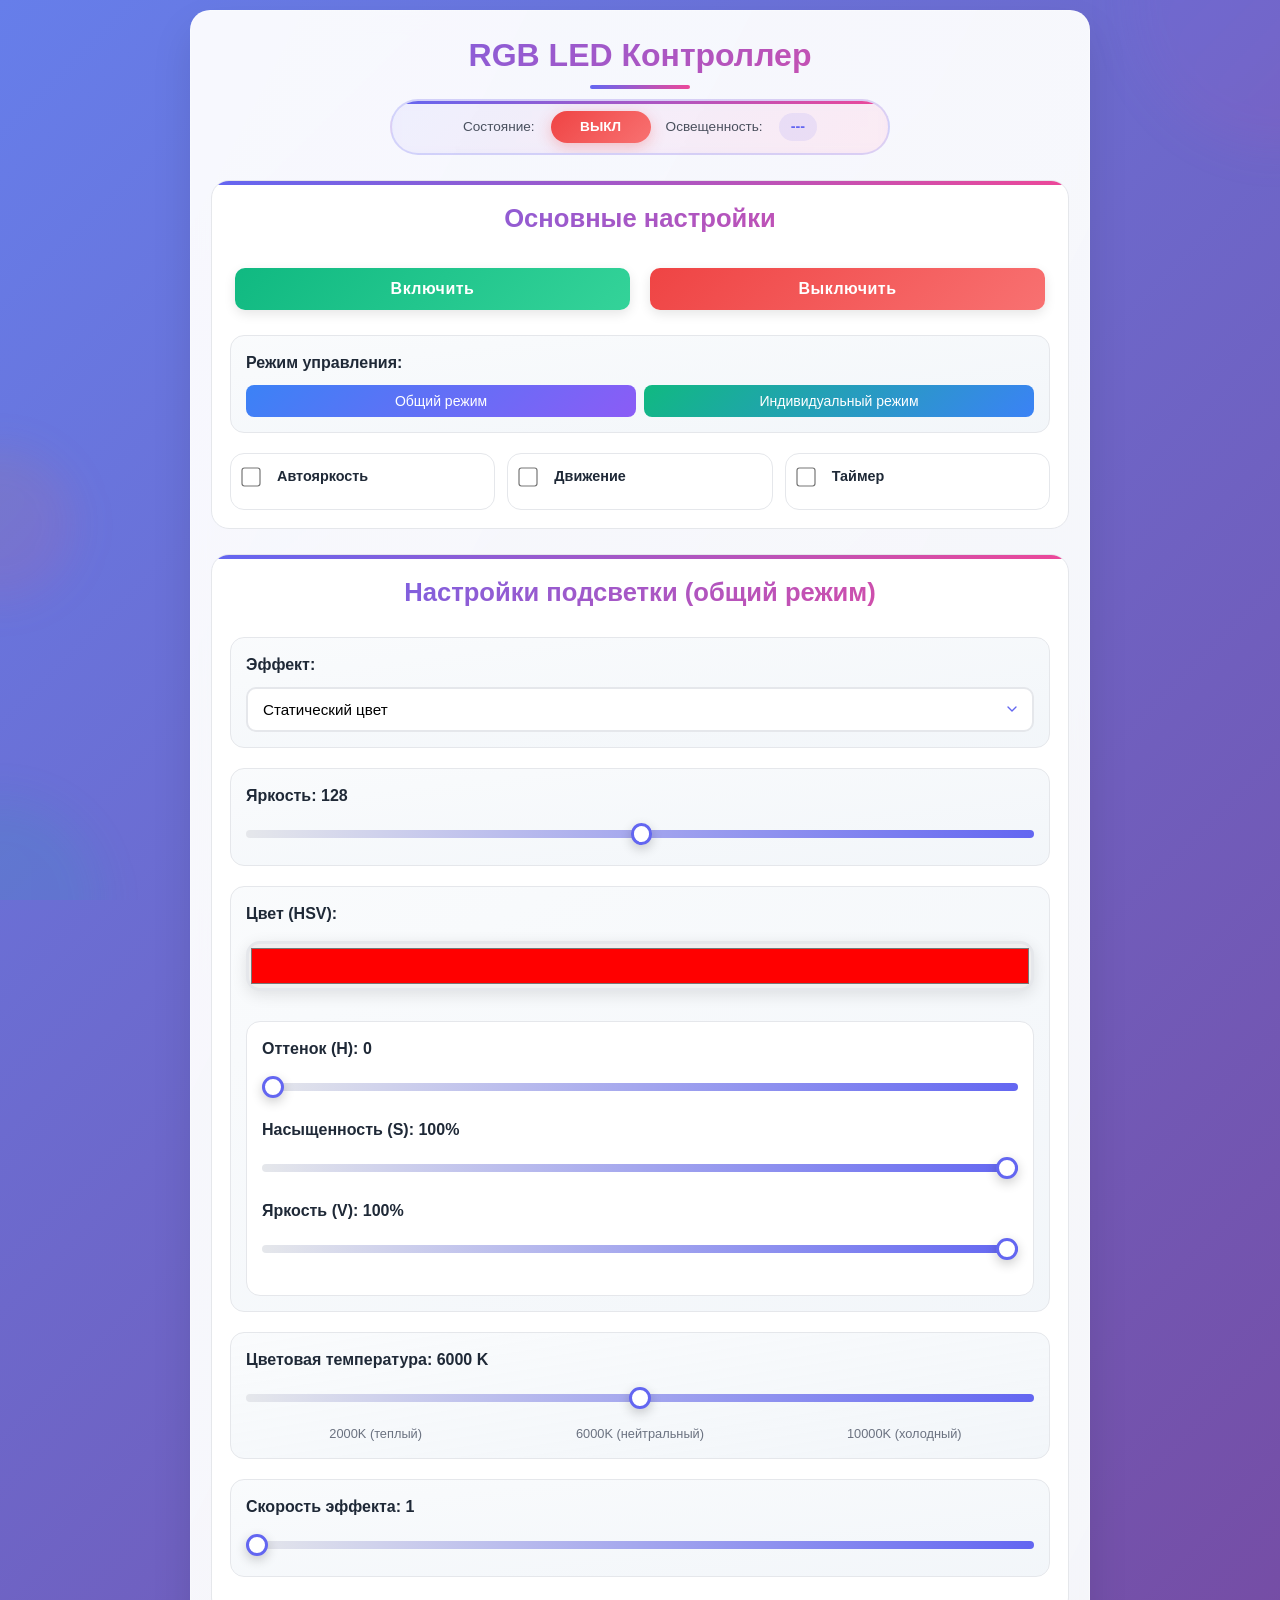
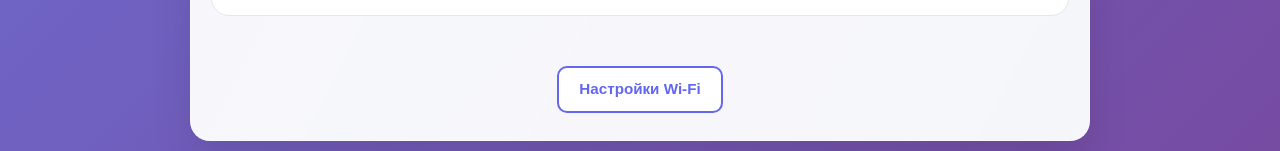
==== commit 2cded1b0: "All systems works, need refactoring" ====
--- a/data/index.html
+++ b/data/index.html
@@ -2,7 +2,7 @@
 <html lang="ru">
 <head>
   <meta charset="UTF-8">
-  <meta name="viewport" content="width=device-width, initial-scale=1.0">
+  <meta name="viewport" content="width=device-width, initial-scale=1.0, maximum-scale=1.0, user-scalable=yes">
   <title>RGB LED Контроллер</title>
   <link rel="stylesheet" href="main.css">
 </head>
@@ -14,10 +14,50 @@
     <div class="circle circle-3"></div>
   </div>
 
-  <!-- CSS для декоративных элементов -->
   <style>
+    :root {
+      --primary: #6366f1;
+      --primary-dark: #4f46e5;
+      --secondary: #ec4899;
+      --success: #10b981;
+      --danger: #ef4444;
+      --warning: #f59e0b;
+      --info: #06b6d4;
+      --dark: #1f2937;
+      --light: #f8fafc;
+      --gray: #6b7280;
+      --gray-light: #e5e7eb;
+    }
+
+    * {
+      margin: 0;
+      padding: 0;
+      box-sizing: border-box;
+    }
+
+    body {
+      font-family: 'Segoe UI', Tahoma, Geneva, Verdana, sans-serif;
+      margin: 0;
+      padding: 10px;
+      background: linear-gradient(135deg, #667eea 0%, #764ba2 100%);
+      color: var(--dark);
+      line-height: 1.5;
+      min-height: 100vh;
+    }
+
+    .container {
+      max-width: 900px;
+      margin: 0 auto;
+      background: linear-gradient(to bottom right, rgba(255, 255, 255, 0.95), rgba(248, 250, 252, 0.98));
+      padding: 20px;
+      border-radius: 20px;
+      box-shadow: 0 20px 40px rgba(0, 0, 0, 0.1);
+      backdrop-filter: blur(10px);
+      border: 1px solid rgba(255, 255, 255, 0.3);
+    }
+
     .decoration {
-      position: absolute;
+      position: fixed;
       top: 0;
       left: 0;
       width: 100%;
@@ -56,46 +96,750 @@
       left: -75px;
       background: linear-gradient(135deg, rgba(245, 158, 11, 0.1), rgba(236, 72, 153, 0.1));
     }
+
+    h1 {
+      background: linear-gradient(135deg, var(--primary), var(--secondary));
+      -webkit-background-clip: text;
+      -webkit-text-fill-color: transparent;
+      background-clip: text;
+      text-align: center;
+      margin-bottom: 20px;
+      font-size: 2rem;
+      font-weight: 800;
+    }
+
+    h2 {
+      background: linear-gradient(135deg, var(--primary), var(--secondary));
+      -webkit-background-clip: text;
+      -webkit-text-fill-color: transparent;
+      background-clip: text;
+      text-align: center;
+      margin-bottom: 20px;
+      font-size: 1.5rem;
+      font-weight: 700;
+    }
+
+    /* Улучшенный статус-бар */
+    .status-bar {
+      display: flex;
+      justify-content: center;
+      align-items: center;
+      gap: 15px;
+      background: linear-gradient(135deg, rgba(99, 102, 241, 0.1), rgba(236, 72, 153, 0.1));
+      padding: 10px 15px;
+      border-radius: 40px;
+      margin-bottom: 25px;
+      border: 2px solid rgba(99, 102, 241, 0.2);
+      position: relative;
+      overflow: hidden;
+      width: 100%;
+      max-width: 500px;
+      margin-left: auto;
+      margin-right: auto;
+      backdrop-filter: blur(5px);
+      flex-wrap: wrap;
+    }
+    
+    .status-bar::before {
+      content: '';
+      position: absolute;
+      top: 0;
+      left: 0;
+      right: 0;
+      height: 3px;
+      background: linear-gradient(to right, var(--primary), var(--secondary));
+    }
+    
+    .status-item {
+      display: flex;
+      align-items: center;
+      gap: 6px;
+      font-weight: 500;
+      white-space: nowrap;
+    }
+    
+    .status-label {
+      color: var(--dark);
+      font-size: 0.85rem;
+      opacity: 0.8;
+    }
+    
+    .status-value {
+      font-weight: 700;
+      padding: 3px 12px;
+      border-radius: 30px;
+      display: inline-block;
+      min-width: 60px;
+      text-align: center;
+      font-size: 0.85rem;
+    }
+    
+    .ambient-value {
+      color: var(--primary);
+      font-weight: 700;
+      font-size: 0.9rem;
+      background: rgba(99, 102, 241, 0.1);
+      padding: 3px 12px;
+      border-radius: 30px;
+      display: inline-block;
+    }
+
+    /* Стили для секций */
+    .section {
+      margin-bottom: 25px;
+      padding: 18px;
+      background: white;
+      border-radius: 18px;
+      border: 1px solid var(--gray-light);
+      text-align: left;
+      transition: all 0.3s ease;
+      position: relative;
+      overflow: hidden;
+    }
+
+    .section::before {
+      content: '';
+      position: absolute;
+      top: 0;
+      left: 0;
+      right: 0;
+      height: 4px;
+      background: linear-gradient(to right, var(--primary), var(--secondary));
+    }
+
+    /* Группы управления */
+    .control-group {
+      margin-bottom: 20px;
+      padding: 15px;
+      background: linear-gradient(to bottom right, rgba(248, 250, 252, 0.8), rgba(241, 245, 249, 0.9));
+      border-radius: 14px;
+      border: 1px solid var(--gray-light);
+      transition: all 0.3s ease;
+    }
+
+    .control-group label {
+      display: block;
+      margin-bottom: 10px;
+      font-weight: 600;
+      color: var(--dark);
+      text-align: left;
+      font-size: 1rem;
+    }
+
+    .control-group select {
+      width: 100%;
+      padding: 12px 15px;
+      border: 2px solid var(--gray-light);
+      border-radius: 10px;
+      font-size: 0.95rem;
+      box-sizing: border-box;
+      background: white;
+      cursor: pointer;
+      transition: all 0.3s ease;
+      font-weight: 500;
+      appearance: none;
+      background-image: url("data:image/svg+xml;charset=UTF-8,%3csvg xmlns='http://www.w3.org/2000/svg' viewBox='0 0 24 24' fill='none' stroke='%236366f1' stroke-width='2' stroke-linecap='round' stroke-linejoin='round'%3e%3cpolyline points='6 9 12 15 18 9'%3e%3c/polyline%3e%3c/svg%3e");
+      background-repeat: no-repeat;
+      background-position: right 12px center;
+      background-size: 16px;
+    }
+
+    /* Кнопки */
+    .btn {
+      font-size: 1rem;
+      padding: 12px 20px;
+      margin: 5px;
+      border: none;
+      border-radius: 10px;
+      cursor: pointer;
+      color: white;
+      transition: all 0.3s cubic-bezier(0.4, 0, 0.2, 1);
+      display: inline-block;
+      min-width: 120px;
+      font-weight: 600;
+      letter-spacing: 0.5px;
+      position: relative;
+      overflow: hidden;
+      box-shadow: 0 4px 12px rgba(0, 0, 0, 0.1);
+    }
+
+    .btn-on {
+      background: linear-gradient(135deg, var(--success), #34d399);
+    }
+
+    .btn-off {
+      background: linear-gradient(135deg, var(--danger), #f87171);
+    }
+
+    .btn-secondary {
+      background: linear-gradient(135deg, var(--primary), var(--primary-dark));
+    }
+
+    /* Компактные контролы */
+    .compact-controls {
+      display: flex;
+      gap: 10px;
+      align-items: center;
+      flex-wrap: wrap;
+    }
+    
+    .compact-controls .btn {
+      flex: 1;
+      min-width: 100px;
+    }
+
+    /* Кнопки режимов */
+    .mode-buttons {
+      display: flex;
+      gap: 8px;
+      margin-top: 8px;
+      flex-wrap: wrap;
+    }
+    
+    .mode-btn {
+      flex: 1;
+      padding: 8px;
+      border: none;
+      border-radius: 8px;
+      font-size: 14px;
+      cursor: pointer;
+      transition: all 0.3s;
+      min-width: 120px;
+    }
+    
+    .mode-btn.global {
+      background: linear-gradient(135deg, #3b82f6, #8b5cf6);
+      color: white;
+    }
+    
+    .mode-btn.individual {
+      background: linear-gradient(135deg, #10b981, #3b82f6);
+      color: white;
+    }
+    
+    .mode-btn.active {
+      transform: scale(1.02);
+      box-shadow: 0 4px 15px rgba(0, 0, 0, 0.3);
+    }
+
+    /* Вкладки зон */
+    .zone-tabs {
+      display: flex;
+      gap: 5px;
+      margin-bottom: 20px;
+      border-bottom: 1px solid rgba(255, 255, 255, 0.1);
+      padding-bottom: 10px;
+      flex-wrap: wrap;
+    }
+    
+    .zone-tab {
+      flex: 1;
+      padding: 8px 5px;
+      background: rgba(255, 255, 255, 0.05);
+      border: none;
+      border-radius: 8px 8px 0 0;
+      color: #a0aec0;
+      cursor: pointer;
+      transition: all 0.3s;
+      font-size: 13px;
+      min-width: 70px;
+      white-space: nowrap;
+    }
+    
+    .zone-tab.active {
+      background: rgba(59, 130, 246, 0.2);
+      color: #3b82f6;
+      border-bottom: 2px solid #3b82f6;
+    }
+    
+    .zone-content {
+      display: none;
+    }
+    
+    .zone-content.active {
+      display: block;
+    }
+
+    /* Переключатель зоны */
+    .zone-header {
+      display: flex;
+      justify-content: space-between;
+      align-items: center;
+      margin-bottom: 15px;
+      padding-bottom: 10px;
+      border-bottom: 1px solid var(--gray-light);
+      flex-wrap: wrap;
+      gap: 10px;
+    }
+    
+    .zone-header h3 {
+      margin: 0;
+      font-size: 1.2rem;
+    }
+    
+    .zone-toggle {
+      display: flex;
+      align-items: center;
+      gap: 6px;
+      background: rgba(99, 102, 241, 0.05);
+      padding: 4px 10px;
+      border-radius: 30px;
+    }
+    
+    .zone-toggle label {
+      margin: 0;
+      font-size: 0.85rem;
+      color: var(--gray);
+      cursor: pointer;
+    }
+    
+    .zone-toggle input[type="checkbox"] {
+      width: 16px;
+      height: 16px;
+      margin: 0;
+      accent-color: var(--primary);
+    }
+
+    /* Сетка дополнительных функций */
+    .features-grid {
+      display: grid;
+      grid-template-columns: repeat(3, 1fr);
+      gap: 12px;
+      margin-top: 20px;
+    }
+    
+    .feature-card {
+      background: white;
+      padding: 12px;
+      border-radius: 14px;
+      border: 1px solid var(--gray-light);
+      transition: all 0.3s ease;
+    }
+    
+    .feature-header {
+      display: flex;
+      align-items: center;
+      gap: 6px;
+      margin-bottom: 10px;
+      flex-wrap: wrap;
+    }
+    
+    .feature-header input[type="checkbox"] {
+      width: 16px;
+      height: 16px;
+      accent-color: var(--primary);
+    }
+    
+    .feature-header label {
+      margin: 0;
+      font-weight: 600;
+      cursor: pointer;
+      font-size: 0.9rem;
+    }
+
+    /* Слайдеры */
+    input[type="range"] {
+      width: 100%;
+      height: 8px;
+      border-radius: 8px;
+      background: linear-gradient(to right, var(--gray-light), var(--primary));
+      outline: none;
+      -webkit-appearance: none;
+      margin: 12px 0;
+    }
+
+    input[type="range"]::-webkit-slider-thumb {
+      -webkit-appearance: none;
+      appearance: none;
+      width: 22px;
+      height: 22px;
+      border-radius: 50%;
+      background: white;
+      cursor: pointer;
+      transition: all 0.3s ease;
+      border: 3px solid var(--primary);
+      box-shadow: 0 4px 12px rgba(0, 0, 0, 0.2);
+    }
+
+    /* Цветовой пикер */
+    input[type="color"] {
+      width: 100%;
+      height: 50px;
+      border: 3px solid var(--gray-light);
+      border-radius: 14px;
+      cursor: pointer;
+      margin-bottom: 15px;
+      transition: all 0.3s ease;
+    }
+
+    .hsv-controls {
+      margin-top: 15px;
+      background: white;
+      padding: 15px;
+      border-radius: 14px;
+      border: 1px solid var(--gray-light);
+    }
+
+    .hsv-controls > div {
+      margin-bottom: 15px;
+    }
+
+    /* Шкала температуры */
+    .temperature-scale {
+      display: flex;
+      justify-content: space-between;
+      margin-top: 10px;
+      font-size: 0.8rem;
+      color: var(--gray);
+      font-weight: 500;
+      flex-wrap: wrap;
+      gap: 5px;
+    }
+
+    .temperature-scale span {
+      text-align: center;
+      flex: 1;
+    }
+
+    /* Навигация */
+    .nav-container {
+      text-align: center;
+      margin-top: 25px;
+    }
+
+    .nav-container a {
+      color: var(--primary);
+      text-decoration: none;
+      display: inline-block;
+      padding: 10px 20px;
+      border: 2px solid var(--primary);
+      border-radius: 10px;
+      transition: all 0.3s ease;
+      font-weight: 600;
+      background: white;
+      font-size: 0.95rem;
+    }
+
+    /* Стили для заблокированных элементов */
+    .control-group.disabled {
+      opacity: 0.5;
+      pointer-events: none;
+      position: relative;
+    }
+
+    .control-group.disabled::after {
+      content: 'Управляется автояркостью';
+      position: absolute;
+      top: 50%;
+      left: 50%;
+      transform: translate(-50%, -50%);
+      background: rgba(0, 0, 0, 0.7);
+      color: white;
+      padding: 6px 12px;
+      border-radius: 16px;
+      font-size: 0.8rem;
+      white-space: nowrap;
+      z-index: 10;
+      pointer-events: none;
+      backdrop-filter: blur(4px);
+      border: 1px solid rgba(255, 255, 255, 0.2);
+      max-width: 90%;
+    }
+
+    /* Медиа-запросы для мобильных устройств */
+    @media (max-width: 768px) {
+      body {
+        padding: 8px;
+      }
+
+      .container {
+        padding: 15px;
+        border-radius: 16px;
+      }
+
+      h1 {
+        font-size: 1.8rem;
+        margin-bottom: 15px;
+      }
+
+      h2 {
+        font-size: 1.3rem;
+        margin-bottom: 15px;
+      }
+
+      .status-bar {
+        padding: 8px 12px;
+        gap: 10px;
+        border-radius: 30px;
+      }
+
+      .status-item {
+        font-size: 0.8rem;
+      }
+
+      .status-value {
+        padding: 2px 10px;
+        min-width: 50px;
+        font-size: 0.8rem;
+      }
+
+      .section {
+        padding: 15px;
+        margin-bottom: 20px;
+      }
+
+      .control-group {
+        padding: 12px;
+        margin-bottom: 15px;
+      }
+
+      .control-group label {
+        font-size: 0.95rem;
+        margin-bottom: 8px;
+      }
+
+      .control-group select {
+        padding: 10px 12px;
+        font-size: 0.9rem;
+      }
+
+      .btn {
+        font-size: 0.95rem;
+        padding: 10px 15px;
+        min-width: 90px;
+      }
+
+      .compact-controls {
+        gap: 8px;
+      }
+
+      .compact-controls .btn {
+        min-width: 80px;
+      }
+
+      .mode-buttons {
+        flex-direction: column;
+        gap: 8px;
+      }
+
+      .mode-btn {
+        width: 100%;
+        padding: 10px;
+        font-size: 14px;
+      }
+
+      .features-grid {
+        grid-template-columns: 1fr;
+        gap: 10px;
+      }
+
+      .feature-card {
+        padding: 12px;
+      }
+
+      .feature-header {
+        margin-bottom: 8px;
+      }
+
+      .feature-header label {
+        font-size: 0.9rem;
+      }
+
+      .zone-tabs {
+        gap: 3px;
+      }
+
+      .zone-tab {
+        padding: 6px 3px;
+        font-size: 11px;
+        min-width: 50px;
+      }
+
+      .zone-header h3 {
+        font-size: 1rem;
+      }
+
+      .zone-toggle {
+        padding: 3px 8px;
+      }
+
+      .zone-toggle label {
+        font-size: 0.8rem;
+      }
+
+      input[type="range"] {
+        height: 6px;
+      }
+
+      input[type="range"]::-webkit-slider-thumb {
+        width: 20px;
+        height: 20px;
+      }
+
+      input[type="color"] {
+        height: 45px;
+      }
+
+      .hsv-controls {
+        padding: 12px;
+      }
+
+      .temperature-scale {
+        font-size: 0.7rem;
+      }
+
+      .temperature-scale span {
+        text-align: center;
+      }
+
+      .nav-container a {
+        padding: 10px 15px;
+        font-size: 0.9rem;
+        width: 100%;
+      }
+
+      .control-group.disabled::after {
+        font-size: 0.7rem;
+        padding: 4px 8px;
+        white-space: normal;
+        text-align: center;
+        width: 90%;
+      }
+    }
+
+    @media (max-width: 480px) {
+      .container {
+        padding: 12px;
+      }
+
+      h1 {
+        font-size: 1.5rem;
+      }
+
+      h2 {
+        font-size: 1.2rem;
+      }
+
+      .status-bar {
+        flex-direction: column;
+        gap: 5px;
+        align-items: stretch;
+      }
+
+      .status-item {
+        justify-content: center;
+      }
+
+      .compact-controls {
+        flex-direction: column;
+      }
+
+      .compact-controls .btn {
+        width: 100%;
+      }
+
+      .zone-tab {
+        font-size: 10px;
+        padding: 5px 2px;
+      }
+
+      .zone-header {
+        flex-direction: column;
+        align-items: flex-start;
+      }
+
+      .zone-toggle {
+        align-self: flex-end;
+      }
+    }
   </style>
 
   <div class="container">
     <h1>RGB LED Контроллер</h1>
     
-    <!-- Статус подключения -->
-    <div class="status-section">
-      <p>Состояние: <span id="led-state" class="status-off">ВЫКЛ</span></p>
-      <p>Освещенность: <span id="ambient-light" class="ambient-value">Загрузка...</span></p>
+    <!-- Компактный статус-бар по центру -->
+    <div class="status-bar">
+      <div class="status-item">
+        <span class="status-label">Состояние:</span>
+        <span id="led-state" class="status-value status-off">ВЫКЛ</span>
+      </div>
+      <div class="status-item">
+        <span class="status-label">Освещенность:</span>
+        <span id="ambient-light" class="ambient-value">---</span>
+      </div>
     </div>
 
     <!-- Основные настройки -->
     <div class="section">
       <h2>Основные настройки</h2>
 
-      <!-- Включение/выключение -->
-      <div class="control-group control-buttons">
+      <!-- Включение/выключение компактно -->
+      <div class="compact-controls">
         <button class="btn btn-on" onclick="toggleLED(true)">Включить</button>
         <button class="btn btn-off" onclick="toggleLED(false)">Выключить</button>
       </div>
 
-      <!-- Режим работы -->
-      <div class="control-group">
-        <label>Режим работы:</label>
-        <select id="mode-select" onchange="changeMode()">
-          <option value="single">Одна зона</option>
-          <option value="split2">Две зоны</option>
-          <option value="split3">Три зоны</option>
-        </select>
+      <!-- Режим управления -->
+      <div class="control-group" style="margin-top: 20px;">
+        <label>Режим управления:</label>
+        <div class="mode-buttons">
+          <button id="mode-global" class="mode-btn global" onclick="setMode('global')">Общий режим</button>
+          <button id="mode-individual" class="mode-btn individual" onclick="setMode('individual')">Индивидуальный режим</button>
+        </div>
+      </div>
+
+      <!-- Дополнительные функции в виде сетки 3x1 -->
+      <div class="features-grid">
+        <!-- Автояркость -->
+        <div class="feature-card">
+          <div class="feature-header">
+            <input type="checkbox" id="auto-brightness" onchange="toggleAutoBrightness()">
+            <label for="auto-brightness">Автояркость</label>
+          </div>
+          <div id="als-settings" style="display: none;">
+            <label for="aim-light-slider" style="font-size: 0.85rem;">Цель: <span id="aim-light-value">700</span></label>
+            <input type="range" id="aim-light-slider" min="0" max="2000" value="700" step="50"
+                  oninput="updateAimLight(this.value)">
+          </div>
+        </div>
+
+        <!-- Датчик движения -->
+        <div class="feature-card">
+          <div class="feature-header">
+            <input type="checkbox" id="motion-sensor" onchange="toggleMotionSensor()">
+            <label for="motion-sensor">Движение</label>
+          </div>
+          <div id="motion-settings" style="display: none;">
+            <label for="motion-timeout" style="font-size: 0.85rem;">Таймаут: <span id="motion-timeout-value">60</span>с</label>
+            <input type="range" id="motion-timeout" min="10" max="300" value="60" step="10"
+                  oninput="updateMotionTimeout(this.value)">
+          </div>
+        </div>
+
+        <!-- Таймер -->
+        <div class="feature-card">
+          <div class="feature-header">
+            <input type="checkbox" id="timer-enabled" onchange="toggleTimer()">
+            <label for="timer-enabled">Таймер</label>
+          </div>
+          <div id="timer-settings" style="display: none;">
+            <label for="timer-interval" style="font-size: 0.85rem;">Интервал: <span id="timer-interval-value">60</span>мин</label>
+            <input type="range" id="timer-interval" min="1" max="180" value="60" step="1"
+                  oninput="updateTimerInterval(this.value)">
+            <p class="timer-info" style="font-size: 0.8rem; margin-top: 5px;">Следующее: <span id="timer-next">--:--</span></p>
+          </div>
+        </div>
       </div>
     </div>
 
-    <!-- Настройки для одной зоны -->
-    <div id="single-zone-section" class="section">
-      <h2>Настройки подсветки</h2>
+    <!-- Настройки для общего режима (одна зона) -->
+    <div id="global-mode-section" class="section">
+      <h2>Настройки подсветки (общий режим)</h2>
       
       <!-- Выбор эффекта -->
       <div class="control-group">
         <label for="effect-select">Эффект:</label>
-        <select id="effect-select" onchange="updateEffect()">
+        <select id="effect-select" onchange="updateGlobalEffect()">
           <option value="0">Статический цвет</option>
           <option value="1">Температура белого</option>
           <option value="2">Бегущая радуга</option>
@@ -106,46 +850,46 @@
       </div>
 
       <!-- Яркость (ручная) -->
-      <div class="control-group">
+      <div class="control-group" id="brightness-group">
         <label for="brightness-slider">Яркость: <span id="brightness-value">128</span></label>
         <input type="range" id="brightness-slider" min="0" max="255" value="128" 
-               oninput="updateBrightness(this.value)">
+               oninput="updateGlobalBrightness(this.value)">
       </div>
 
       <!-- Выбор цвета (HSV) -->
       <div class="control-group" id="color-picker-group">
         <label for="color-picker">Цвет (HSV):</label>
         <div class="color-picker-container">
-          <input type="color" id="color-picker" onchange="updateColor()">
+          <input type="color" id="color-picker" onchange="updateGlobalColor()">
           <div class="hsv-controls">
             <div>
               <label for="hue-slider">Оттенок (H): <span id="hue-value">0</span></label>
               <input type="range" id="hue-slider" min="0" max="360" value="0" 
-                     oninput="updateHSV('hue', this.value)">
+                     oninput="updateGlobalHSV('hue', this.value)">
             </div>
             <div>
               <label for="saturation-slider">Насыщенность (S): <span id="saturation-value">100</span>%</label>
               <input type="range" id="saturation-slider" min="0" max="100" value="100" 
-                     oninput="updateHSV('saturation', this.value)">
+                     oninput="updateGlobalHSV('saturation', this.value)">
             </div>
             <div>
               <label for="value-slider">Яркость (V): <span id="value-value">100</span>%</label>
               <input type="range" id="value-slider" min="0" max="100" value="100" 
-                     oninput="updateHSV('value', this.value)">
+                     oninput="updateGlobalHSV('value', this.value)">
             </div>
           </div>
         </div>
       </div>
 
-      <!-- Температура белого (плавная) -->
+      <!-- Температура белого -->
       <div class="control-group" id="temperature-group">
-        <label for="temperature-slider">Цветовая температура: <span id="temperature-value">4000</span> K</label>
-        <input type="range" id="temperature-slider" min="2000" max="8000" value="4000" step="100"
-               oninput="updateTemperature(this.value)">
+        <label for="temperature-slider">Цветовая температура: <span id="temperature-value">6000</span> K</label>
+        <input type="range" id="temperature-slider" min="2000" max="10000" value="6000" step="100"
+               oninput="updateGlobalTemperature(this.value)">
         <div class="temperature-scale">
           <span>2000K (теплый)</span>
-          <span>4000K (нейтральный)</span>
-          <span>8000K (холодный)</span>
+          <span>6000K (нейтральный)</span>
+          <span>10000K (холодный)</span>
         </div>
       </div>
 
@@ -153,85 +897,279 @@
       <div class="control-group" id="speed-group">
         <label for="speed-slider">Скорость эффекта: <span id="speed-value">1</span></label>
         <input type="range" id="speed-slider" min="1" max="10" value="1" 
-               oninput="updateSpeed(this.value)">
+               oninput="updateGlobalSpeed(this.value)">
       </div>
     </div>
 
-    <!-- Настройки для зон -->
-    <div id="zones-section" class="section" style="display: none;">
-      <h2>Настройки зон</h2>
-      <div id="zones-container"></div>
-    </div>
-
-    <!-- Дополнительные функции -->
-    <div class="section">
-      <h2>Дополнительные функции</h2>
-      
-      <!-- Автояркость по датчику освещённости и целевая освещённость -->
-      <div class="control-group">
-        <label>
-          <input type="checkbox" id="auto-brightness" onchange="toggleAutoBrightness()">
-          Автоматическая регулировка яркости по датчику освещённости
-        </label>
-        <div id="aim-light-group" style="margin-top: 10px;">
-          <label for="aim-light-slider">Целевая освещённость: <span id="aim-light-value">700</span></label>
-          <input type="range" id="aim-light-slider" min="0" max="2000" value="700" step="50"
-                 oninput="updateAimLight(this.value)">
-          <p class="hint">Яркость ленты подстраивается под эту освещённость (0–2000).</p>
-        </div>
+    <!-- Настройки для индивидуального режима (3 зоны) -->
+    <div id="individual-mode-section" class="section" style="display: none;">
+      <h2>Настройки зон (индивидуальный режим)</h2>
+      
+      <!-- Вкладки для выбора зоны -->
+      <div class="zone-tabs">
+        <button class="zone-tab active" onclick="showZone(1)">Зона 1</button>
+        <button class="zone-tab" onclick="showZone(2)">Зона 2</button>
+        <button class="zone-tab" onclick="showZone(3)">Зона 3</button>
       </div>
-
-      <!-- Автоматическое включение при движении -->
-      <div class="control-group">
-        <label>
-          <input type="checkbox" id="motion-sensor" onchange="toggleMotionSensor()">
-          Автоматическое включение при обнаружении движения
-        </label>
-        <div id="motion-settings" style="display: none; margin-top: 10px;">
-          <label for="motion-timeout">Таймаут отключения (сек): <span id="motion-timeout-value">60</span></label>
-          <input type="range" id="motion-timeout" min="10" max="300" value="60" step="10"
-                 oninput="updateMotionTimeout(this.value)">
+      
+      <!-- Зона 1 -->
+      <div id="zone1-content" class="zone-content active">
+        <div class="zone-header">
+          <h3>Зона 1: За монитором</h3>
+          <div class="zone-toggle">
+            <label for="zone1-enabled">Вкл</label>
+            <input type="checkbox" id="zone1-enabled" checked onchange="toggleZone(1, this.checked)">
+          </div>
+        </div>
+        
+        <div class="control-group">
+          <label for="zone1-effect">Эффект:</label>
+          <select id="zone1-effect" onchange="updateZoneEffect(1)">
+            <option value="0">Статический цвет</option>
+            <option value="1">Температура белого</option>
+            <option value="2">Бегущая радуга</option>
+            <option value="3">Пульсация</option>
+            <option value="4">Мерцание</option>
+            <option value="5">Переливание фиолетового</option>
+          </select>
+        </div>
+
+        <div class="control-group" id="zone1-brightness-group">
+          <label for="zone1-brightness">Яркость: <span id="zone1-brightness-value">128</span></label>
+          <input type="range" id="zone1-brightness" min="0" max="255" value="128" 
+                 oninput="updateZoneBrightness(1, this.value)">
+        </div>
+
+        <div class="control-group" id="zone1-color-group">
+          <label for="zone1-color-picker">Цвет (HSV):</label>
+          <input type="color" id="zone1-color-picker" onchange="updateZoneColor(1)">
+          <div class="hsv-controls">
+            <div>
+              <label for="zone1-hue">Оттенок (H): <span id="zone1-hue-value">0</span></label>
+              <input type="range" id="zone1-hue" min="0" max="360" value="0" 
+                     oninput="updateZoneHSV(1, 'hue', this.value)">
+            </div>
+            <div>
+              <label for="zone1-saturation">Насыщенность (S): <span id="zone1-saturation-value">100</span>%</label>
+              <input type="range" id="zone1-saturation" min="0" max="100" value="100" 
+                     oninput="updateZoneHSV(1, 'saturation', this.value)">
+            </div>
+            <div>
+              <label for="zone1-value">Яркость (V): <span id="zone1-value-value">100</span>%</label>
+              <input type="range" id="zone1-value" min="0" max="100" value="100" 
+                     oninput="updateZoneHSV(1, 'value', this.value)">
+            </div>
+          </div>
+        </div>
+
+        <div class="control-group" id="zone1-temperature-group">
+          <label for="zone1-temperature">Цветовая температура: <span id="zone1-temperature-value">6000</span> K</label>
+          <input type="range" id="zone1-temperature" min="2000" max="10000" value="6000" step="100"
+                 oninput="updateZoneTemperature(1, this.value)">
+        </div>
+
+        <div class="control-group" id="zone1-speed-group">
+          <label for="zone1-speed">Скорость: <span id="zone1-speed-value">1</span></label>
+          <input type="range" id="zone1-speed" min="1" max="10" value="1" 
+                 oninput="updateZoneSpeed(1, this.value)">
         </div>
       </div>
-
-      <!-- Таймер -->
-      <div class="control-group">
-        <label>
-          <input type="checkbox" id="timer-enabled" onchange="toggleTimer()">
-          Включить таймер напоминаний
-        </label>
-        <div id="timer-settings" style="display: none; margin-top: 10px;">
-          <label for="timer-interval">Интервал напоминаний (мин): <span id="timer-interval-value">60</span></label>
-          <input type="range" id="timer-interval" min="1" max="180" value="60" step="1"
-                 oninput="updateTimerInterval(this.value)">
-          <p class="timer-info">Следующее напоминание: <span id="timer-next">--:--</span></p>
+      
+      <!-- Зона 2 -->
+      <div id="zone2-content" class="zone-content">
+        <div class="zone-header">
+          <h3>Зона 2: Поверхность стола</h3>
+          <div class="zone-toggle">
+            <label for="zone2-enabled">Вкл</label>
+            <input type="checkbox" id="zone2-enabled" checked onchange="toggleZone(2, this.checked)">
+          </div>
+        </div>
+        
+        <div class="control-group">
+          <label for="zone2-effect">Эффект:</label>
+          <select id="zone2-effect" onchange="updateZoneEffect(2)">
+            <option value="0">Статический цвет</option>
+            <option value="1">Температура белого</option>
+            <option value="2">Бегущая радуга</option>
+            <option value="3">Пульсация</option>
+            <option value="4">Мерцание</option>
+            <option value="5">Переливание фиолетового</option>
+          </select>
+        </div>
+
+        <div class="control-group" id="zone2-brightness-group">
+          <label for="zone2-brightness">Яркость: <span id="zone2-brightness-value">128</span></label>
+          <input type="range" id="zone2-brightness" min="0" max="255" value="128" 
+                 oninput="updateZoneBrightness(2, this.value)">
+        </div>
+
+        <div class="control-group" id="zone2-color-group">
+          <label for="zone2-color-picker">Цвет (HSV):</label>
+          <input type="color" id="zone2-color-picker" onchange="updateZoneColor(2)">
+          <div class="hsv-controls">
+            <div>
+              <label for="zone2-hue">Оттенок (H): <span id="zone2-hue-value">0</span></label>
+              <input type="range" id="zone2-hue" min="0" max="360" value="0" 
+                     oninput="updateZoneHSV(2, 'hue', this.value)">
+            </div>
+            <div>
+              <label for="zone2-saturation">Насыщенность (S): <span id="zone2-saturation-value">100</span>%</label>
+              <input type="range" id="zone2-saturation" min="0" max="100" value="100" 
+                     oninput="updateZoneHSV(2, 'saturation', this.value)">
+            </div>
+            <div>
+              <label for="zone2-value">Яркость (V): <span id="zone2-value-value">100</span>%</label>
+              <input type="range" id="zone2-value" min="0" max="100" value="100" 
+                     oninput="updateZoneHSV(2, 'value', this.value)">
+            </div>
+          </div>
+        </div>
+
+        <div class="control-group" id="zone2-temperature-group">
+          <label for="zone2-temperature">Цветовая температура: <span id="zone2-temperature-value">6000</span> K</label>
+          <input type="range" id="zone2-temperature" min="2000" max="10000" value="6000" step="100"
+                 oninput="updateZoneTemperature(2, this.value)">
+        </div>
+
+        <div class="control-group" id="zone2-speed-group">
+          <label for="zone2-speed">Скорость: <span id="zone2-speed-value">1</span></label>
+          <input type="range" id="zone2-speed" min="1" max="10" value="1" 
+                 oninput="updateZoneSpeed(2, this.value)">
+        </div>
+      </div>
+      
+      <!-- Зона 3 -->
+      <div id="zone3-content" class="zone-content">
+        <div class="zone-header">
+          <h3>Зона 3: Под столом</h3>
+          <div class="zone-toggle">
+            <label for="zone3-enabled">Вкл</label>
+            <input type="checkbox" id="zone3-enabled" checked onchange="toggleZone(3, this.checked)">
+          </div>
+        </div>
+        
+        <div class="control-group">
+          <label for="zone3-effect">Эффект:</label>
+          <select id="zone3-effect" onchange="updateZoneEffect(3)">
+            <option value="0">Статический цвет</option>
+            <option value="1">Температура белого</option>
+            <option value="2">Бегущая радуга</option>
+            <option value="3">Пульсация</option>
+            <option value="4">Мерцание</option>
+            <option value="5">Переливание фиолетового</option>
+          </select>
+        </div>
+
+        <div class="control-group" id="zone3-brightness-group">
+          <label for="zone3-brightness">Яркость: <span id="zone3-brightness-value">128</span></label>
+          <input type="range" id="zone3-brightness" min="0" max="255" value="128" 
+                 oninput="updateZoneBrightness(3, this.value)">
+        </div>
+
+        <div class="control-group" id="zone3-color-group">
+          <label for="zone3-color-picker">Цвет (HSV):</label>
+          <input type="color" id="zone3-color-picker" onchange="updateZoneColor(3)">
+          <div class="hsv-controls">
+            <div>
+              <label for="zone3-hue">Оттенок (H): <span id="zone3-hue-value">0</span></label>
+              <input type="range" id="zone3-hue" min="0" max="360" value="0" 
+                     oninput="updateZoneHSV(3, 'hue', this.value)">
+            </div>
+            <div>
+              <label for="zone3-saturation">Насыщенность (S): <span id="zone3-saturation-value">100</span>%</label>
+              <input type="range" id="zone3-saturation" min="0" max="100" value="100" 
+                     oninput="updateZoneHSV(3, 'saturation', this.value)">
+            </div>
+            <div>
+              <label for="zone3-value">Яркость (V): <span id="zone3-value-value">100</span>%</label>
+              <input type="range" id="zone3-value" min="0" max="100" value="100" 
+                     oninput="updateZoneHSV(3, 'value', this.value)">
+            </div>
+          </div>
+        </div>
+
+        <div class="control-group" id="zone3-temperature-group">
+          <label for="zone3-temperature">Цветовая температура: <span id="zone3-temperature-value">6000</span> K</label>
+          <input type="range" id="zone3-temperature" min="2000" max="10000" value="6000" step="100"
+                 oninput="updateZoneTemperature(3, this.value)">
+        </div>
+
+        <div class="control-group" id="zone3-speed-group">
+          <label for="zone3-speed">Скорость: <span id="zone3-speed-value">1</span></label>
+          <input type="range" id="zone3-speed" min="1" max="10" value="1" 
+                 oninput="updateZoneSpeed(3, this.value)">
         </div>
       </div>
     </div>
-  </div>
-
-  <div class="nav-container">
-    <a href="/wifi-config">Настройки Wi-Fi</a>
+
+    <!-- Навигация -->
+    <div class="nav-container">
+      <a href="/wifi-config">Настройки Wi-Fi</a>
+    </div>
   </div>
 
   <script>
     // Глобальные переменные состояния
-    let currentMode = 'single';
+    let currentMode = 'global';
     let autoBrightness = false;
     let motionSensorEnabled = false;
     let timerEnabled = false;
     let currentHSV = { h: 0, s: 100, v: 100 };
     let zoneSettings = {
-      zone1: { effect: 0, brightness: 128, speed: 1, color: 0, temp: 4000 },
-      zone2: { effect: 0, brightness: 128, speed: 1, color: 0, temp: 4000 },
-      zone3: { effect: 0, brightness: 128, speed: 1, color: 0, temp: 4000 }
+      zone1: { effect: 0, brightness: 128, speed: 1, color: 0, temp: 6000, hue: 0, s: 100, v: 100, enabled: true },
+      zone2: { effect: 0, brightness: 128, speed: 1, color: 0, temp: 6000, hue: 0, s: 100, v: 100, enabled: true },
+      zone3: { effect: 0, brightness: 128, speed: 1, color: 0, temp: 6000, hue: 0, s: 100, v: 100, enabled: true }
     };
+    let activeZone = 1;
+
+    // Функция для обновления состояния ползунков яркости в общем режиме
+    function updateBrightnessSlidersState() {
+      const brightnessSlider = document.getElementById('brightness-slider');
+      const brightnessGroup = document.getElementById('brightness-group');
+      
+      if (autoBrightness) {
+        if (brightnessGroup) brightnessGroup.classList.add('disabled');
+        if (brightnessSlider) brightnessSlider.disabled = true;
+      } else {
+        if (brightnessGroup) brightnessGroup.classList.remove('disabled');
+        if (brightnessSlider) brightnessSlider.disabled = false;
+      }
+    }
+
+    // Функция для обновления состояния ползунков яркости в зонах
+    function updateZoneBrightnessSlidersState() {
+      for (let i = 1; i <= 3; i++) {
+        const zoneSlider = document.getElementById(`zone${i}-brightness`);
+        const zoneGroup = document.getElementById(`zone${i}-brightness-group`);
+        
+        if (autoBrightness) {
+          if (zoneGroup) zoneGroup.classList.add('disabled');
+          if (zoneSlider) zoneSlider.disabled = true;
+        } else {
+          if (zoneGroup) zoneGroup.classList.remove('disabled');
+          if (zoneSlider) zoneSlider.disabled = false;
+        }
+      }
+    }
+
+    // Функция для обновления color-picker из текущих HSV
+    function updateColorPickerFromHSV() {
+      const colorPicker = document.getElementById('color-picker');
+      if (colorPicker) {
+        const rgb = hsvToRgb(currentHSV.h, currentHSV.s, currentHSV.v);
+        const hex = rgbToHex(rgb.r, rgb.g, rgb.b);
+        colorPicker.value = hex;
+      }
+    }
 
     // Инициализация при загрузке
     window.onload = function() {
       fetchLightData();
       setInterval(fetchLightData, 1000);
       loadSettings();
+      updateBrightnessSlidersState();
+      updateZoneBrightnessSlidersState();
+      updateColorPickerFromHSV();
     };
 
     // Загрузка данных освещенности
@@ -240,20 +1178,10 @@
         .then(response => response.json())
         .then(data => {
           document.getElementById('ambient-light').textContent = data.ambient_light;
-          // Яркость при ALS регулируется на устройстве, не перезаписываем с клиента
         })
         .catch(error => {
           console.log('Error fetching light data:', error);
         });
-    }
-
-    // Вычисление автоматической яркости на основе освещенности
-    function calculateAutoBrightness(ambientLight) {
-      // Инвертируем: чем темнее, тем ярче подсветка
-      // Диапазон освещенности: 0-65535 (16-bit)
-      const maxLight = 65535;
-      const brightness = Math.round(255 * (1 - ambientLight / maxLight));
-      return Math.max(0, Math.min(255, brightness));
     }
 
     // Включение/выключение LED
@@ -265,10 +1193,10 @@
           const stateElement = document.getElementById('led-state');
           if (state) {
             stateElement.textContent = 'ВКЛ';
-            stateElement.className = 'status-on';
+            stateElement.className = 'status-value status-on';
           } else {
             stateElement.textContent = 'ВЫКЛ';
-            stateElement.className = 'status-off';
+            stateElement.className = 'status-value status-off';
           }
         })
         .catch(error => {
@@ -276,138 +1204,73 @@
         });
     }
 
-    // Изменение режима работы
-    function changeMode() {
-      const mode = document.getElementById('mode-select').value;
+    // Включение/выключение конкретной зоны
+    function toggleZone(zoneNum, enabled) {
+      zoneSettings[`zone${zoneNum}`].enabled = enabled;
+      sendZoneEffectSettings(zoneNum);
+      console.log(`Zone ${zoneNum} ${enabled ? 'enabled' : 'disabled'}`);
+    }
+
+    // Установка режима работы (общий/индивидуальный)
+    function setMode(mode) {
       currentMode = mode;
       
-      const singleSection = document.getElementById('single-zone-section');
-      const zonesSection = document.getElementById('zones-section');
-      
-      if (mode === 'single') {
-        singleSection.style.display = 'block';
-        zonesSection.style.display = 'none';
-        sendEffectSettings();
+      document.getElementById('mode-global').classList.remove('active');
+      document.getElementById('mode-individual').classList.remove('active');
+      document.getElementById('mode-' + mode).classList.add('active');
+      
+      const globalSection = document.getElementById('global-mode-section');
+      const individualSection = document.getElementById('individual-mode-section');
+      
+      if (mode === 'global') {
+        globalSection.style.display = 'block';
+        individualSection.style.display = 'none';
       } else {
-        singleSection.style.display = 'none';
-        zonesSection.style.display = 'block';
-        renderZonesSettings(mode === 'split3' ? 3 : 2);
-        sendZonesSettings();
-      }
-    }
-
-    // Отрисовка настроек зон
-    function renderZonesSettings(numZones) {
-      const container = document.getElementById('zones-container');
-      container.innerHTML = '';
-      
-      const zoneNames = ['За монитором', 'Поверхность стола', 'Под столом'];
-      
-      for (let i = 1; i <= numZones; i++) {
-        const zoneDiv = document.createElement('div');
-        zoneDiv.className = 'zone-settings';
-        zoneDiv.innerHTML = `
-          <h3>Зона ${i}: ${zoneNames[i-1]}</h3>
-          
-          <div class="control-group">
-            <label>Эффект:</label>
-            <select id="zone${i}-effect" onchange="updateZoneEffect(${i})">
-              <option value="0">Статический цвет</option>
-              <option value="1">Температура белого</option>
-              <option value="2">Бегущая радуга</option>
-              <option value="3">Пульсация</option>
-              <option value="4">Мерцание</option>
-              <option value="5">Переливание фиолетового</option>
-            </select>
-          </div>
-
-          <div class="control-group">
-            <label>Яркость: <span id="zone${i}-brightness-value">128</span></label>
-            <input type="range" id="zone${i}-brightness" min="0" max="255" value="128" 
-                   oninput="updateZoneBrightness(${i}, this.value)">
-          </div>
-
-          <div class="control-group" id="zone${i}-color-group">
-            <label>Цвет (HSV):</label>
-            <input type="color" id="zone${i}-color-picker" onchange="updateZoneColor(${i})">
-            <div class="hsv-controls">
-              <div>
-                <label>Оттенок (H): <span id="zone${i}-hue-value">0</span></label>
-                <input type="range" id="zone${i}-hue" min="0" max="360" value="0" 
-                       oninput="updateZoneHSV(${i}, 'hue', this.value)">
-              </div>
-            </div>
-          </div>
-
-          <div class="control-group" id="zone${i}-temperature-group">
-            <label>Цветовая температура: <span id="zone${i}-temperature-value">4000</span> K</label>
-            <input type="range" id="zone${i}-temperature" min="2000" max="8000" value="4000" step="100"
-                   oninput="updateZoneTemperature(${i}, this.value)">
-          </div>
-
-          <div class="control-group" id="zone${i}-speed-group">
-            <label>Скорость: <span id="zone${i}-speed-value">1</span></label>
-            <input type="range" id="zone${i}-speed" min="1" max="10" value="1" 
-                   oninput="updateZoneSpeed(${i}, this.value)">
-          </div>
-        `;
-        container.appendChild(zoneDiv);
-        
-        // Загружаем сохраненные значения
-        const settings = zoneSettings[`zone${i}`];
-        document.getElementById(`zone${i}-effect`).value = settings.effect;
-        document.getElementById(`zone${i}-brightness`).value = settings.brightness;
-        document.getElementById(`zone${i}-brightness-value`).textContent = settings.brightness;
-        document.getElementById(`zone${i}-temperature`).value = settings.temp;
-        document.getElementById(`zone${i}-temperature-value`).textContent = settings.temp;
-        document.getElementById(`zone${i}-speed`).value = settings.speed;
-        document.getElementById(`zone${i}-speed-value`).textContent = settings.speed;
-        
-        // Показываем/скрываем группы в зависимости от эффекта
-        updateZoneEffectVisibility(i);
-      }
-    }
-
-    // Обновление эффекта
-    function updateEffect() {
+        globalSection.style.display = 'none';
+        individualSection.style.display = 'block';
+      }
+      
+      const params = new URLSearchParams({ mode: mode });
+      fetch('/setmode', {
+        method: 'POST',
+        headers: { 'Content-Type': 'application/x-www-form-urlencoded' },
+        body: params.toString()
+      }).catch(error => console.error('Error setting mode:', error));
+    }
+
+    function showZone(zoneNum) {
+      activeZone = zoneNum;
+      
+      document.querySelectorAll('.zone-tab').forEach((tab, index) => {
+        if (index + 1 === zoneNum) {
+          tab.classList.add('active');
+        } else {
+          tab.classList.remove('active');
+        }
+      });
+      
+      document.querySelectorAll('.zone-content').forEach((content, index) => {
+        if (index + 1 === zoneNum) {
+          content.classList.add('active');
+        } else {
+          content.classList.remove('active');
+        }
+      });
+      
+      updateZoneEffectVisibility(zoneNum);
+    }
+
+    function updateGlobalEffect() {
       const effect = parseInt(document.getElementById('effect-select').value);
-      updateEffectVisibility();
-      sendEffectSettings();
-    }
-
-    // Обновление видимости элементов в зависимости от эффекта
-    function updateEffectVisibility() {
+      updateGlobalEffectVisibility();
+      sendGlobalEffectSettings();
+    }
+
+    function updateGlobalEffectVisibility() {
       const effect = parseInt(document.getElementById('effect-select').value);
       const colorGroup = document.getElementById('color-picker-group');
       const tempGroup = document.getElementById('temperature-group');
       const speedGroup = document.getElementById('speed-group');
-      
-      // Статический цвет - нужен цвет
-      if (effect === 0) {
-        colorGroup.style.display = 'block';
-        tempGroup.style.display = 'none';
-        speedGroup.style.display = 'none';
-      }
-      // Температура белого - нужна температура
-      else if (effect === 1) {
-        colorGroup.style.display = 'none';
-        tempGroup.style.display = 'block';
-        speedGroup.style.display = 'none';
-      }
-      // Динамические эффекты - нужна скорость
-      else if (effect >= 2 && effect <= 5) {
-        colorGroup.style.display = 'none';
-        tempGroup.style.display = 'none';
-        speedGroup.style.display = 'block';
-      }
-    }
-
-    // Обновление видимости элементов для зоны
-    function updateZoneEffectVisibility(zoneNum) {
-      const effect = parseInt(document.getElementById(`zone${zoneNum}-effect`).value);
-      const colorGroup = document.getElementById(`zone${zoneNum}-color-group`);
-      const tempGroup = document.getElementById(`zone${zoneNum}-temperature-group`);
-      const speedGroup = document.getElementById(`zone${zoneNum}-speed-group`);
       
       if (effect === 0) {
         colorGroup.style.display = 'block';
@@ -424,16 +1287,14 @@
       }
     }
 
-    // Обновление яркости
-    function updateBrightness(value, silent = false) {
+    function updateGlobalBrightness(value, silent = false) {
       document.getElementById('brightness-value').textContent = value;
-      if (!silent) {
-        sendEffectSettings();
-      }
-    }
-
-    // Обновление цвета
-    function updateColor() {
+      if (!silent && !autoBrightness) {
+        sendGlobalEffectSettings();
+      }
+    }
+
+    function updateGlobalColor() {
       const colorPicker = document.getElementById('color-picker');
       const rgb = hexToRgb(colorPicker.value);
       const hsv = rgbToHsv(rgb.r, rgb.g, rgb.b);
@@ -446,11 +1307,10 @@
       document.getElementById('value-slider').value = hsv.v;
       document.getElementById('value-value').textContent = hsv.v;
       
-      sendEffectSettings();
-    }
-
-    // Обновление HSV
-    function updateHSV(component, value) {
+      sendGlobalEffectSettings();
+    }
+
+    function updateGlobalHSV(component, value) {
       if (component === 'hue') {
         currentHSV.h = parseInt(value);
         document.getElementById('hue-value').textContent = value;
@@ -462,138 +1322,33 @@
         document.getElementById('value-value').textContent = value;
       }
       
-      // Обновляем color picker
       const rgb = hsvToRgb(currentHSV.h, currentHSV.s, currentHSV.v);
       document.getElementById('color-picker').value = rgbToHex(rgb.r, rgb.g, rgb.b);
       
-      sendEffectSettings();
-    }
-
-    // Обновление температуры
-    function updateTemperature(value) {
+      sendGlobalEffectSettings();
+    }
+
+    function updateGlobalTemperature(value) {
       document.getElementById('temperature-value').textContent = value;
-      sendEffectSettings();
-    }
-
-    // Обновление скорости
-    function updateSpeed(value) {
+      sendGlobalEffectSettings();
+    }
+
+    function updateGlobalSpeed(value) {
       document.getElementById('speed-value').textContent = value;
-      sendEffectSettings();
-    }
-
-    // Обновление эффекта зоны
-    function updateZoneEffect(zoneNum) {
-      const effect = parseInt(document.getElementById(`zone${zoneNum}-effect`).value);
-      zoneSettings[`zone${zoneNum}`].effect = effect;
-      updateZoneEffectVisibility(zoneNum);
-      sendZonesSettings();
-    }
-
-    // Обновление яркости зоны
-    function updateZoneBrightness(zoneNum, value) {
-      document.getElementById(`zone${zoneNum}-brightness-value`).textContent = value;
-      zoneSettings[`zone${zoneNum}`].brightness = parseInt(value);
-      sendZonesSettings();
-    }
-
-    // Обновление цвета зоны
-    function updateZoneColor(zoneNum) {
-      const colorPicker = document.getElementById(`zone${zoneNum}-color-picker`);
-      const rgb = hexToRgb(colorPicker.value);
-      const hsv = rgbToHsv(rgb.r, rgb.g, rgb.b);
-      zoneSettings[`zone${zoneNum}`].color = Math.round(hsv.h * 255 / 360);
-      sendZonesSettings();
-    }
-
-    // Обновление HSV зоны
-    function updateZoneHSV(zoneNum, component, value) {
-      if (component === 'hue') {
-        document.getElementById(`zone${zoneNum}-hue-value`).textContent = value;
-        zoneSettings[`zone${zoneNum}`].color = Math.round(value * 255 / 360);
-        sendZonesSettings();
-      }
-    }
-
-    // Обновление температуры зоны
-    function updateZoneTemperature(zoneNum, value) {
-      document.getElementById(`zone${zoneNum}-temperature-value`).textContent = value;
-      zoneSettings[`zone${zoneNum}`].temp = parseInt(value);
-      sendZonesSettings();
-    }
-
-    // Обновление скорости зоны
-    function updateZoneSpeed(zoneNum, value) {
-      document.getElementById(`zone${zoneNum}-speed-value`).textContent = value;
-      zoneSettings[`zone${zoneNum}`].speed = parseInt(value);
-      sendZonesSettings();
-    }
-
-    // Переключение автоматической яркости (ALS)
-    function toggleAutoBrightness() {
-      autoBrightness = document.getElementById('auto-brightness').checked;
-      sendALSSettings();
-    }
-
-    function updateAimLight(value) {
-      document.getElementById('aim-light-value').textContent = value;
-      sendALSSettings();
-    }
-
-    // Переключение датчика движения
-    function toggleMotionSensor() {
-      motionSensorEnabled = document.getElementById('motion-sensor').checked;
-      const settings = document.getElementById('motion-settings');
-      settings.style.display = motionSensorEnabled ? 'block' : 'none';
-      sendMotionSettings();
-    }
-
-    // Обновление таймаута движения
-    function updateMotionTimeout(value) {
-      document.getElementById('motion-timeout-value').textContent = value;
-      sendMotionSettings();
-    }
-
-    // Переключение таймера
-    function toggleTimer() {
-      timerEnabled = document.getElementById('timer-enabled').checked;
-      const settings = document.getElementById('timer-settings');
-      settings.style.display = timerEnabled ? 'block' : 'none';
-      if (timerEnabled) {
-        startTimer();
-      }
-      sendTimerSettings();
-    }
-
-    // Обновление интервала таймера
-    function updateTimerInterval(value) {
-      document.getElementById('timer-interval-value').textContent = value;
-      if (timerEnabled) {
-        startTimer();
-      }
-      sendTimerSettings();
-    }
-
-    // Запуск таймера
-    function startTimer() {
-      const interval = parseInt(document.getElementById('timer-interval').value);
-      const nextTime = new Date(Date.now() + interval * 60000);
-      document.getElementById('timer-next').textContent = 
-        nextTime.toLocaleTimeString('ru-RU', { hour: '2-digit', minute: '2-digit' });
-    }
-
-    // Отправка настроек эффекта
-    function sendEffectSettings() {
+      sendGlobalEffectSettings();
+    }
+
+    function sendGlobalEffectSettings() {
       const effect = parseInt(document.getElementById('effect-select').value);
       const brightness = parseInt(document.getElementById('brightness-slider').value);
       const speed = parseInt(document.getElementById('speed-slider').value);
       const hue = currentHSV.h;
       const color = Math.round(hue * 255 / 360);
       const temp = parseInt(document.getElementById('temperature-slider').value);
-      // S и V в интерфейсе 0–100, на бэкенд отправляем 0–255
       const sat = Math.round(currentHSV.s * 255 / 100);
       const hsvval = Math.round(currentHSV.v * 255 / 100);
       
-      const tempNormalized = Math.round(((temp - 2000) / 6000) * 255);
+      const tempNormalized = Math.round(((temp - 2000) / 8000) * 255);
       
       const params = new URLSearchParams({
         effect: effect,
@@ -605,7 +1360,6 @@
         hsvval: hsvval
       });
       
-      // Параметры в теле POST — иначе sat/hsvval могут не доходить до сервера
       fetch('/seteffect', {
         method: 'POST',
         headers: { 'Content-Type': 'application/x-www-form-urlencoded' },
@@ -613,28 +1367,200 @@
       }).catch(error => console.error('Error sending effect settings:', error));
     }
 
-    // Отправка настроек зон
-    function sendZonesSettings() {
-      const numZones = currentMode === 'split3' ? 3 : 2;
+    function updateZoneEffect(zoneNum) {
+      const effect = parseInt(document.getElementById(`zone${zoneNum}-effect`).value);
+      zoneSettings[`zone${zoneNum}`].effect = effect;
+      updateZoneEffectVisibility(zoneNum);
+      sendZoneEffectSettings(zoneNum);
+    }
+
+    function updateZoneEffectVisibility(zoneNum) {
+      const effect = parseInt(document.getElementById(`zone${zoneNum}-effect`).value);
+      const colorGroup = document.getElementById(`zone${zoneNum}-color-group`);
+      const tempGroup = document.getElementById(`zone${zoneNum}-temperature-group`);
+      const speedGroup = document.getElementById(`zone${zoneNum}-speed-group`);
+      
+      if (colorGroup) {
+        if (effect === 0) {
+          colorGroup.style.display = 'block';
+          if (tempGroup) tempGroup.style.display = 'none';
+          if (speedGroup) speedGroup.style.display = 'none';
+        } else if (effect === 1) {
+          colorGroup.style.display = 'none';
+          if (tempGroup) tempGroup.style.display = 'block';
+          if (speedGroup) speedGroup.style.display = 'none';
+        } else if (effect >= 2 && effect <= 5) {
+          colorGroup.style.display = 'none';
+          if (tempGroup) tempGroup.style.display = 'none';
+          if (speedGroup) speedGroup.style.display = 'block';
+        }
+      }
+    }
+
+    function updateZoneBrightness(zoneNum, value) {
+      document.getElementById(`zone${zoneNum}-brightness-value`).textContent = value;
+      zoneSettings[`zone${zoneNum}`].brightness = parseInt(value);
+      if (!autoBrightness) {
+        sendZoneEffectSettings(zoneNum);
+      }
+    }
+
+    function updateZoneColor(zoneNum) {
+      const colorPicker = document.getElementById(`zone${zoneNum}-color-picker`);
+      const rgb = hexToRgb(colorPicker.value);
+      const hsv = rgbToHsv(rgb.r, rgb.g, rgb.b);
+      
+      zoneSettings[`zone${zoneNum}`].hue = hsv.h;
+      zoneSettings[`zone${zoneNum}`].s = hsv.s;
+      zoneSettings[`zone${zoneNum}`].v = hsv.v;
+      
+      document.getElementById(`zone${zoneNum}-hue-value`).textContent = hsv.h;
+      document.getElementById(`zone${zoneNum}-hue`).value = hsv.h;
+      document.getElementById(`zone${zoneNum}-saturation-value`).textContent = hsv.s;
+      document.getElementById(`zone${zoneNum}-saturation`).value = hsv.s;
+      document.getElementById(`zone${zoneNum}-value-value`).textContent = hsv.v;
+      document.getElementById(`zone${zoneNum}-value`).value = hsv.v;
+      
+      sendZoneEffectSettings(zoneNum);
+    }
+
+    function updateZoneHSV(zoneNum, component, value) {
+      if (component === 'hue') {
+        document.getElementById(`zone${zoneNum}-hue-value`).textContent = value;
+        zoneSettings[`zone${zoneNum}`].hue = parseInt(value);
+        
+        const zoneColorPicker = document.getElementById(`zone${zoneNum}-color-picker`);
+        if (zoneColorPicker) {
+          const s = zoneSettings[`zone${zoneNum}`].s;
+          const v = zoneSettings[`zone${zoneNum}`].v;
+          const rgb = hsvToRgb(parseInt(value), s, v);
+          zoneColorPicker.value = rgbToHex(rgb.r, rgb.g, rgb.b);
+        }
+      } else if (component === 'saturation') {
+        document.getElementById(`zone${zoneNum}-saturation-value`).textContent = value;
+        zoneSettings[`zone${zoneNum}`].s = parseInt(value);
+        
+        const zoneColorPicker = document.getElementById(`zone${zoneNum}-color-picker`);
+        if (zoneColorPicker) {
+          const h = zoneSettings[`zone${zoneNum}`].hue;
+          const v = zoneSettings[`zone${zoneNum}`].v;
+          const rgb = hsvToRgb(h, parseInt(value), v);
+          zoneColorPicker.value = rgbToHex(rgb.r, rgb.g, rgb.b);
+        }
+      } else if (component === 'value') {
+        document.getElementById(`zone${zoneNum}-value-value`).textContent = value;
+        zoneSettings[`zone${zoneNum}`].v = parseInt(value);
+        
+        const zoneColorPicker = document.getElementById(`zone${zoneNum}-color-picker`);
+        if (zoneColorPicker) {
+          const h = zoneSettings[`zone${zoneNum}`].hue;
+          const s = zoneSettings[`zone${zoneNum}`].s;
+          const rgb = hsvToRgb(h, s, parseInt(value));
+          zoneColorPicker.value = rgbToHex(rgb.r, rgb.g, rgb.b);
+        }
+      }
+      
+      sendZoneEffectSettings(zoneNum);
+    }
+
+    function updateZoneTemperature(zoneNum, value) {
+      document.getElementById(`zone${zoneNum}-temperature-value`).textContent = value;
+      zoneSettings[`zone${zoneNum}`].temp = parseInt(value);
+      sendZoneEffectSettings(zoneNum);
+    }
+
+    function updateZoneSpeed(zoneNum, value) {
+      document.getElementById(`zone${zoneNum}-speed-value`).textContent = value;
+      zoneSettings[`zone${zoneNum}`].speed = parseInt(value);
+      sendZoneEffectSettings(zoneNum);
+    }
+
+    function sendZoneEffectSettings(zoneNum) {
+      const settings = zoneSettings[`zone${zoneNum}`];
+      const effect = settings.effect;
+      const brightness = settings.brightness;
+      const speed = settings.speed;
+      const hue = settings.hue || 0;
+      const color = Math.round(hue * 255 / 360);
+      const sat = Math.round(settings.s * 255 / 100);
+      const hsvval = Math.round(settings.v * 255 / 100);
+      const temp = settings.temp;
+      const enabled = settings.enabled ? 1 : 0;
+      
+      const tempNormalized = Math.round(((temp - 2000) / 8000) * 255);
+      
       const params = new URLSearchParams({
-        numSplit: numZones
+        zone: zoneNum,
+        effect: effect,
+        val: brightness,
+        speed: speed,
+        color: color,
+        temp: tempNormalized,
+        sat: sat,
+        hsvval: hsvval,
+        enabled: enabled
       });
       
-      for (let i = 1; i <= numZones; i++) {
-        const settings = zoneSettings[`zone${i}`];
-        const tempNormalized = Math.round(((settings.temp - 2000) / 6000) * 255);
-        params.append(`effect${i}`, settings.effect);
-        params.append(`val${i}`, settings.brightness);
-        params.append(`speed${i}`, settings.speed);
-        params.append(`color${i}`, settings.color);
-        params.append(`temp${i}`, tempNormalized);
-      }
-      
-      fetch('/setsplitting?' + params.toString(), { method: 'POST' })
-        .catch(error => console.error('Error sending zones settings:', error));
-    }
-
-    // Отправка настроек движения
+      fetch('/setzoneeffect', {
+        method: 'POST',
+        headers: { 'Content-Type': 'application/x-www-form-urlencoded' },
+        body: params.toString()
+      }).catch(error => console.error('Error sending zone effect settings:', error));
+    }
+
+    function toggleAutoBrightness() {
+      autoBrightness = document.getElementById('auto-brightness').checked;
+      const settings = document.getElementById('als-settings');
+      settings.style.display = autoBrightness ? 'block' : 'none';
+      
+      updateBrightnessSlidersState();
+      updateZoneBrightnessSlidersState();
+      
+      sendALSSettings();
+    }
+
+    function updateAimLight(value) {
+      document.getElementById('aim-light-value').textContent = value;
+      sendALSSettings();
+    }
+
+    function toggleMotionSensor() {
+      motionSensorEnabled = document.getElementById('motion-sensor').checked;
+      const settings = document.getElementById('motion-settings');
+      settings.style.display = motionSensorEnabled ? 'block' : 'none';
+      sendMotionSettings();
+    }
+
+    function updateMotionTimeout(value) {
+      document.getElementById('motion-timeout-value').textContent = value;
+      sendMotionSettings();
+    }
+
+    function toggleTimer() {
+      timerEnabled = document.getElementById('timer-enabled').checked;
+      const settings = document.getElementById('timer-settings');
+      settings.style.display = timerEnabled ? 'block' : 'none';
+      if (timerEnabled) {
+        startTimer();
+      }
+      sendTimerSettings();
+    }
+
+    function updateTimerInterval(value) {
+      document.getElementById('timer-interval-value').textContent = value;
+      if (timerEnabled) {
+        startTimer();
+      }
+      sendTimerSettings();
+    }
+
+    function startTimer() {
+      const interval = parseInt(document.getElementById('timer-interval').value);
+      const nextTime = new Date(Date.now() + interval * 60000);
+      document.getElementById('timer-next').textContent = 
+        nextTime.toLocaleTimeString('ru-RU', { hour: '2-digit', minute: '2-digit' });
+    }
+
     function sendMotionSettings() {
       const timeout = parseInt(document.getElementById('motion-timeout').value);
       const params = new URLSearchParams({
@@ -648,7 +1574,6 @@
       }).catch(error => console.error('Error sending motion settings:', error));
     }
 
-    // Отправка настроек автояркости (ALS)
     function sendALSSettings() {
       const aimLight = parseInt(document.getElementById('aim-light-slider').value);
       const params = new URLSearchParams({
@@ -664,7 +1589,6 @@
       }).catch(error => console.error('Error sending ALS settings:', error));
     }
 
-    // Отправка настроек таймера
     function sendTimerSettings() {
       const interval = parseInt(document.getElementById('timer-interval').value);
       const params = new URLSearchParams({
@@ -672,20 +1596,29 @@
         interval: interval
       });
       
-      fetch('/settimer?' + params.toString(), { method: 'POST' })
-        .catch(error => console.error('Error sending timer settings:', error));
-    }
-
-    // Загрузка сохраненных настроек
+      fetch('/settimer', {
+        method: 'POST',
+        headers: { 'Content-Type': 'application/x-www-form-urlencoded' },
+        body: params.toString()
+      }).catch(error => console.error('Error sending timer settings:', error));
+    }
+
     function loadSettings() {
       fetch('/getsettings')
         .then(response => response.json())
         .then(data => {
           if (data.mode) {
-            document.getElementById('mode-select').value = data.mode;
-            changeMode();
+            setMode(data.mode);
           }
-          if (data.mode === 'single' && data.saturation !== undefined && data.hsvval !== undefined) {
+          
+          if (data.effect !== undefined) {
+            document.getElementById('effect-select').value = data.effect;
+          }
+          if (data.brightness !== undefined) {
+            document.getElementById('brightness-slider').value = data.brightness;
+            document.getElementById('brightness-value').textContent = data.brightness;
+          }
+          if (data.saturation !== undefined && data.hsvval !== undefined) {
             const s = Math.round(data.saturation * 100 / 255);
             const v = Math.round(data.hsvval * 100 / 255);
             currentHSV.s = s;
@@ -698,7 +1631,78 @@
               document.getElementById('value-slider').value = v;
               document.getElementById('value-value').textContent = v;
             }
+            updateColorPickerFromHSV();
           }
+          
+          for (let i = 1; i <= 3; i++) {
+            const zoneData = data[`zone${i}`];
+            if (zoneData) {
+              zoneSettings[`zone${i}`].effect = zoneData.effect || 0;
+              zoneSettings[`zone${i}`].brightness = zoneData.brightness || 128;
+              zoneSettings[`zone${i}`].speed = zoneData.speed || 1;
+              zoneSettings[`zone${i}`].color = zoneData.color || 0;
+              zoneSettings[`zone${i}`].temp = zoneData.temp || 6000;
+              zoneSettings[`zone${i}`].enabled = zoneData.enabled !== undefined ? zoneData.enabled : true;
+              
+              if (zoneData.saturation !== undefined) {
+                zoneSettings[`zone${i}`].s = Math.round(zoneData.saturation * 100 / 255);
+              }
+              if (zoneData.hsvval !== undefined) {
+                zoneSettings[`zone${i}`].v = Math.round(zoneData.hsvval * 100 / 255);
+              }
+              
+              const effectEl = document.getElementById(`zone${i}-effect`);
+              if (effectEl) effectEl.value = zoneSettings[`zone${i}`].effect;
+              
+              const brightnessEl = document.getElementById(`zone${i}-brightness`);
+              if (brightnessEl) {
+                brightnessEl.value = zoneSettings[`zone${i}`].brightness;
+                document.getElementById(`zone${i}-brightness-value`).textContent = zoneSettings[`zone${i}`].brightness;
+              }
+              
+              const tempEl = document.getElementById(`zone${i}-temperature`);
+              if (tempEl) {
+                tempEl.value = zoneSettings[`zone${i}`].temp;
+                document.getElementById(`zone${i}-temperature-value`).textContent = zoneSettings[`zone${i}`].temp;
+              }
+              
+              const speedEl = document.getElementById(`zone${i}-speed`);
+              if (speedEl) {
+                speedEl.value = zoneSettings[`zone${i}`].speed;
+                document.getElementById(`zone${i}-speed-value`).textContent = zoneSettings[`zone${i}`].speed;
+              }
+              
+              const hueEl = document.getElementById(`zone${i}-hue`);
+              if (hueEl) {
+                hueEl.value = zoneSettings[`zone${i}`].hue;
+                document.getElementById(`zone${i}-hue-value`).textContent = zoneSettings[`zone${i}`].hue;
+              }
+              
+              const satEl = document.getElementById(`zone${i}-saturation`);
+              if (satEl) {
+                satEl.value = zoneSettings[`zone${i}`].s;
+                document.getElementById(`zone${i}-saturation-value`).textContent = zoneSettings[`zone${i}`].s;
+              }
+              
+              const valEl = document.getElementById(`zone${i}-value`);
+              if (valEl) {
+                valEl.value = zoneSettings[`zone${i}`].v;
+                document.getElementById(`zone${i}-value-value`).textContent = zoneSettings[`zone${i}`].v;
+              }
+              
+              const enabledEl = document.getElementById(`zone${i}-enabled`);
+              if (enabledEl) enabledEl.checked = zoneSettings[`zone${i}`].enabled;
+              
+              const zoneColorPicker = document.getElementById(`zone${i}-color-picker`);
+              if (zoneColorPicker) {
+                const rgb = hsvToRgb(zoneSettings[`zone${i}`].hue, zoneSettings[`zone${i}`].s, zoneSettings[`zone${i}`].v);
+                zoneColorPicker.value = rgbToHex(rgb.r, rgb.g, rgb.b);
+              }
+              
+              updateZoneEffectVisibility(i);
+            }
+          }
+          
           if (data.motion_enabled !== undefined) {
             motionSensorEnabled = data.motion_enabled === 1;
             const cb = document.getElementById('motion-sensor');
@@ -714,6 +1718,11 @@
             autoBrightness = data.auto_brightness === 1;
             const cb = document.getElementById('auto-brightness');
             if (cb) cb.checked = autoBrightness;
+            const st = document.getElementById('als-settings');
+            if (st) st.style.display = autoBrightness ? 'block' : 'none';
+            
+            updateBrightnessSlidersState();
+            updateZoneBrightnessSlidersState();
           }
           if (data.aim_light !== undefined) {
             const el = document.getElementById('aim-light-slider');
@@ -730,13 +1739,15 @@
             const el = document.getElementById('timer-interval');
             if (el) { el.value = data.timer_interval; document.getElementById('timer-interval-value').textContent = data.timer_interval; }
           }
+          
+          updateZoneEffectVisibility(activeZone);
+          updateGlobalEffectVisibility();
         })
         .catch(error => {
           console.log('Settings not available or error:', error);
         });
     }
 
-    // Вспомогательные функции для работы с цветом
     function hexToRgb(hex) {
       const result = /^#?([a-f\d]{2})([a-f\d]{2})([a-f\d]{2})$/i.exec(hex);
       return result ? {
@@ -806,9 +1817,6 @@
         return hex.length === 1 ? '0' + hex : hex;
       }).join('');
     }
-
-    // Инициализация видимости элементов
-    updateEffectVisibility();
   </script>
 </body>
-</html>
+</html>
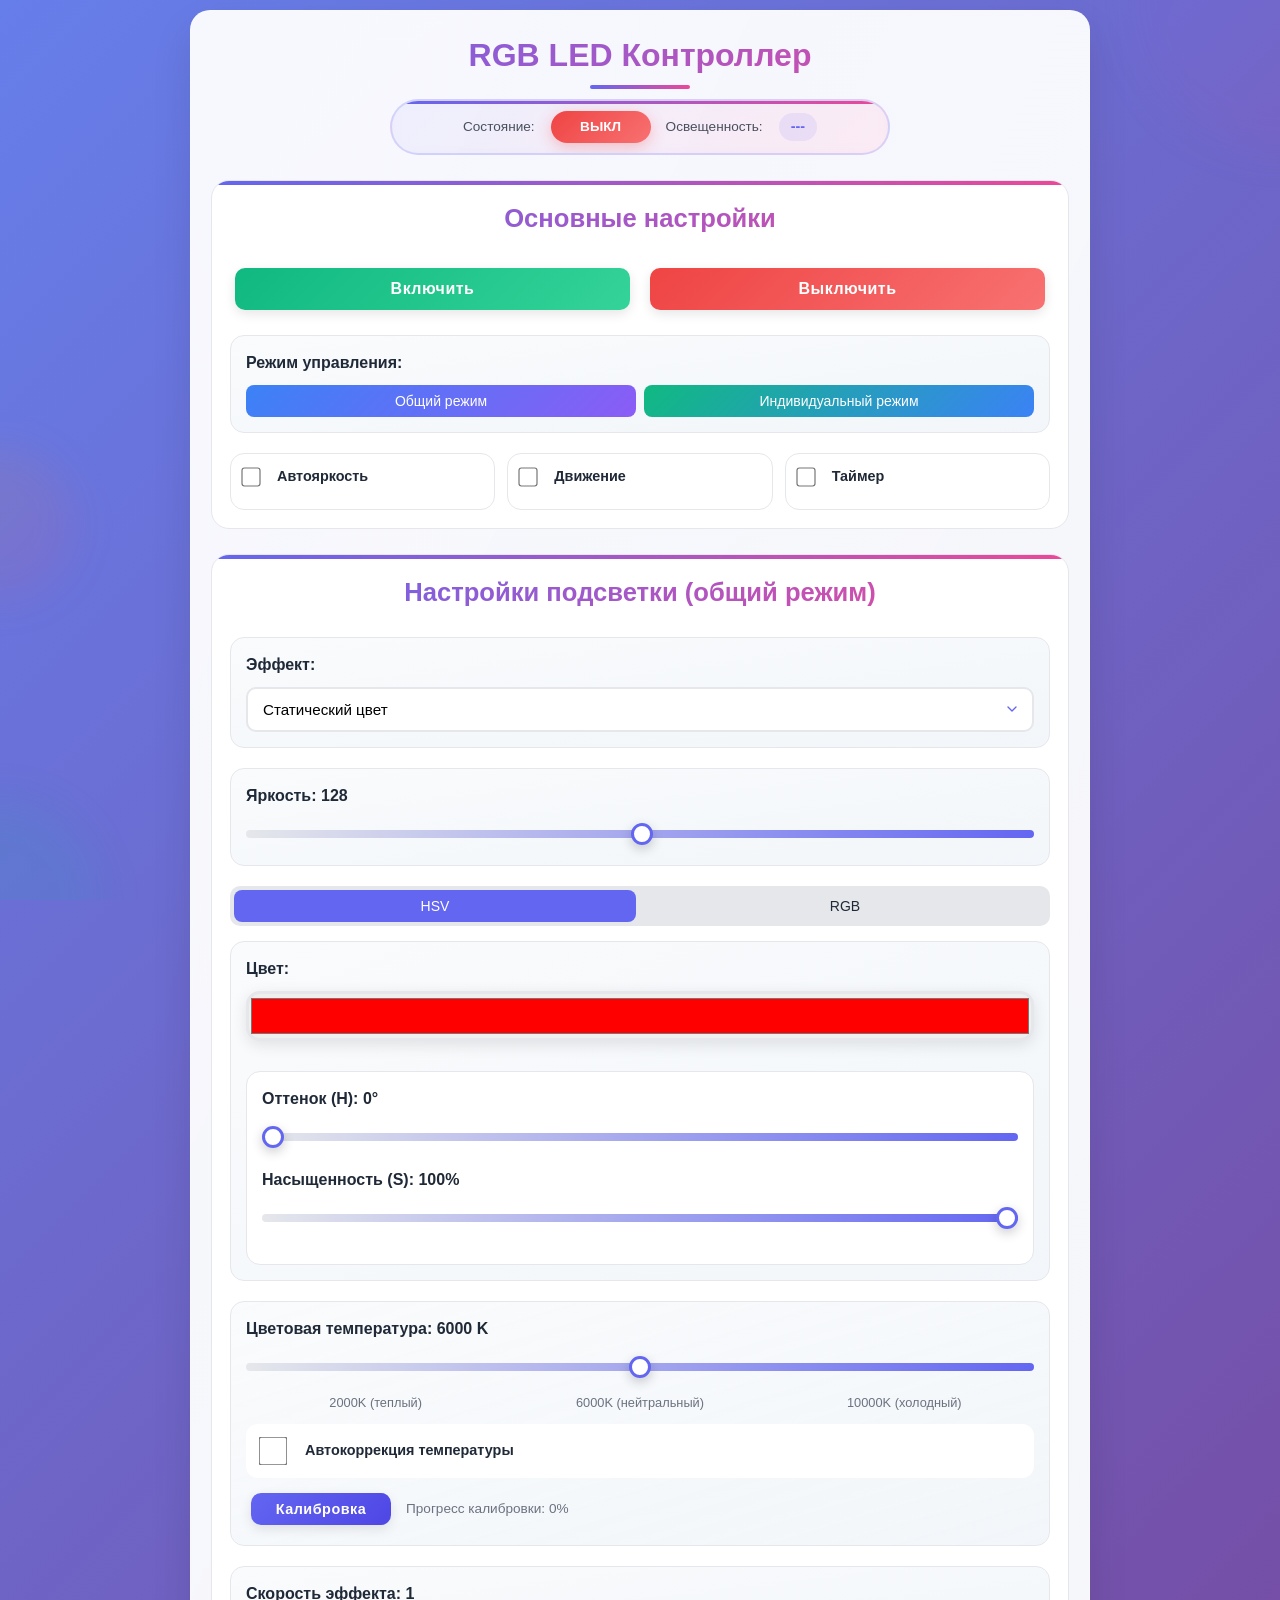
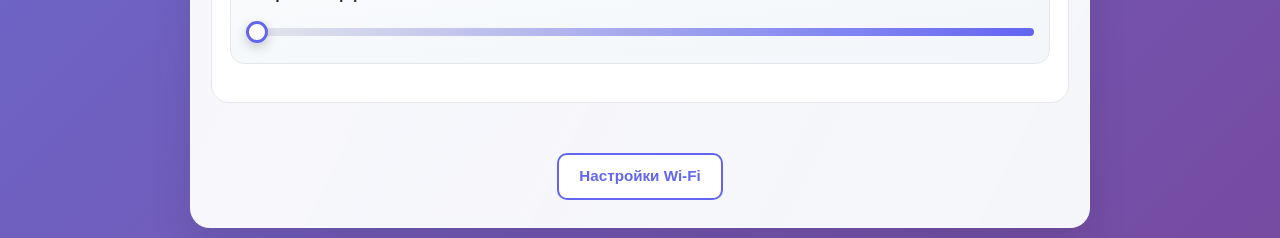
==== commit 36dbccef: "Added temperature corection, but need add in individual mode" ====
--- a/data/index.html
+++ b/data/index.html
@@ -322,6 +322,33 @@
       box-shadow: 0 4px 15px rgba(0, 0, 0, 0.3);
     }
 
+    /* Переключатель цветового пространства */
+    .color-space-toggle {
+      display: flex;
+      gap: 8px;
+      margin-bottom: 15px;
+      background: var(--gray-light);
+      padding: 4px;
+      border-radius: 10px;
+    }
+    
+    .color-space-btn {
+      flex: 1;
+      padding: 8px;
+      border: none;
+      border-radius: 8px;
+      font-size: 14px;
+      cursor: pointer;
+      transition: all 0.3s;
+      background: transparent;
+      color: var(--dark);
+    }
+    
+    .color-space-btn.active {
+      background: var(--primary);
+      color: white;
+    }
+
     /* Вкладки зон */
     .zone-tabs {
       display: flex;
@@ -472,7 +499,7 @@
       transition: all 0.3s ease;
     }
 
-    .hsv-controls {
+    .hsv-controls, .rgb-controls {
       margin-top: 15px;
       background: white;
       padding: 15px;
@@ -480,7 +507,7 @@
       border: 1px solid var(--gray-light);
     }
 
-    .hsv-controls > div {
+    .hsv-controls > div, .rgb-controls > div {
       margin-bottom: 15px;
     }
 
@@ -520,15 +547,15 @@
       font-size: 0.95rem;
     }
 
-    /* Стили для заблокированных элементов */
-    .control-group.disabled {
+    /* Стили для заблокированного wrapper слайдера температуры */
+    .temperature-slider-wrapper.disabled {
       opacity: 0.5;
       pointer-events: none;
       position: relative;
     }
 
-    .control-group.disabled::after {
-      content: 'Управляется автояркостью';
+    .temperature-slider-wrapper.disabled::after {
+      content: 'Управляется автокоррекцией температуры';
       position: absolute;
       top: 50%;
       left: 50%;
@@ -543,7 +570,6 @@
       pointer-events: none;
       backdrop-filter: blur(4px);
       border: 1px solid rgba(255, 255, 255, 0.2);
-      max-width: 90%;
     }
 
     /* Медиа-запросы для мобильных устройств */
@@ -680,7 +706,7 @@
         height: 45px;
       }
 
-      .hsv-controls {
+      .hsv-controls, .rgb-controls {
         padding: 12px;
       }
 
@@ -698,7 +724,7 @@
         width: 100%;
       }
 
-      .control-group.disabled::after {
+      .temperature-slider-wrapper.disabled::after {
         font-size: 0.7rem;
         padding: 4px 8px;
         white-space: normal;
@@ -798,7 +824,7 @@
           </div>
           <div id="als-settings" style="display: none;">
             <label for="aim-light-slider" style="font-size: 0.85rem;">Цель: <span id="aim-light-value">700</span></label>
-            <input type="range" id="aim-light-slider" min="0" max="2000" value="700" step="50"
+            <input type="range" id="aim-light-slider" min="0" max="5000" value="700" step="50"
                   oninput="updateAimLight(this.value)">
           </div>
         </div>
@@ -856,40 +882,72 @@
                oninput="updateGlobalBrightness(this.value)">
       </div>
 
+      <!-- Переключатель цветового пространства -->
+      <div class="color-space-toggle" id="global-color-space-toggle">
+        <button class="color-space-btn active" onclick="setGlobalColorSpace('hsv')">HSV</button>
+        <button class="color-space-btn" onclick="setGlobalColorSpace('rgb')">RGB</button>
+      </div>
+
       <!-- Выбор цвета (HSV) -->
-      <div class="control-group" id="color-picker-group">
-        <label for="color-picker">Цвет (HSV):</label>
-        <div class="color-picker-container">
-          <input type="color" id="color-picker" onchange="updateGlobalColor()">
-          <div class="hsv-controls">
-            <div>
-              <label for="hue-slider">Оттенок (H): <span id="hue-value">0</span></label>
-              <input type="range" id="hue-slider" min="0" max="360" value="0" 
-                     oninput="updateGlobalHSV('hue', this.value)">
-            </div>
-            <div>
-              <label for="saturation-slider">Насыщенность (S): <span id="saturation-value">100</span>%</label>
-              <input type="range" id="saturation-slider" min="0" max="100" value="100" 
-                     oninput="updateGlobalHSV('saturation', this.value)">
-            </div>
-            <div>
-              <label for="value-slider">Яркость (V): <span id="value-value">100</span>%</label>
-              <input type="range" id="value-slider" min="0" max="100" value="100" 
-                     oninput="updateGlobalHSV('value', this.value)">
-            </div>
+      <div class="control-group" id="global-color-picker-group">
+        <label for="global-color-picker">Цвет:</label>
+        <input type="color" id="global-color-picker" onchange="updateGlobalColorFromPicker()">
+        
+        <!-- HSV контролы -->
+        <div id="global-hsv-controls" class="hsv-controls">
+          <div>
+            <label for="global-hue">Оттенок (H): <span id="global-hue-value">0</span>°</label>
+            <input type="range" id="global-hue" min="0" max="360" value="0" 
+                   oninput="updateGlobalHSV('hue', this.value)">
+          </div>
+          <div>
+            <label for="global-saturation">Насыщенность (S): <span id="global-saturation-value">100</span>%</label>
+            <input type="range" id="global-saturation" min="0" max="100" value="100" 
+                   oninput="updateGlobalHSV('saturation', this.value)">
+          </div>
+        </div>
+        
+        <!-- RGB контролы (изначально скрыты) -->
+        <div id="global-rgb-controls" class="rgb-controls" style="display: none;">
+          <div>
+            <label for="global-red">Красный (R): <span id="global-red-value">255</span></label>
+            <input type="range" id="global-red" min="0" max="255" value="255" 
+                   oninput="updateGlobalRGB('red', this.value)">
+          </div>
+          <div>
+            <label for="global-green">Зеленый (G): <span id="global-green-value">255</span></label>
+            <input type="range" id="global-green" min="0" max="255" value="255" 
+                   oninput="updateGlobalRGB('green', this.value)">
+          </div>
+          <div>
+            <label for="global-blue">Синий (B): <span id="global-blue-value">255</span></label>
+            <input type="range" id="global-blue" min="0" max="255" value="255" 
+                   oninput="updateGlobalRGB('blue', this.value)">
           </div>
         </div>
       </div>
 
-      <!-- Температура белого -->
+      <!-- Температура белого и автонастройка -->
       <div class="control-group" id="temperature-group">
         <label for="temperature-slider">Цветовая температура: <span id="temperature-value">6000</span> K</label>
-        <input type="range" id="temperature-slider" min="2000" max="10000" value="6000" step="100"
-               oninput="updateGlobalTemperature(this.value)">
-        <div class="temperature-scale">
-          <span>2000K (теплый)</span>
-          <span>6000K (нейтральный)</span>
-          <span>10000K (холодный)</span>
+        <div class="temperature-slider-wrapper" id="temperature-slider-wrapper">
+          <input type="range" id="temperature-slider" min="2000" max="10000" value="6000" step="100"
+                 oninput="updateGlobalTemperature(this.value)">
+          <div class="temperature-scale">
+            <span>2000K (теплый)</span>
+            <span>6000K (нейтральный)</span>
+            <span>10000K (холодный)</span>
+          </div>
+        </div>
+        <div style="margin-top: 12px;">
+          <label style="display:flex;align-items:center;gap:8px;font-size:0.9rem;">
+            <input type="checkbox" id="auto-temp" onchange="toggleAutoTemperature()">
+            Автокоррекция температуры
+          </label>
+          <div style="margin-top:8px;display:flex;align-items:center;gap:10px;flex-wrap:wrap;">
+            <button class="btn btn-secondary" style="min-width:140px;padding:8px 12px;font-size:0.9rem;" onclick="startAutoTempCalibration()">Калибровка</button>
+            <span style="font-size:0.85rem;color:var(--gray);">Прогресс калибровки: <span id="auto-temp-progress">0</span>%</span>
+          </div>
         </div>
       </div>
 
@@ -940,12 +998,21 @@
                  oninput="updateZoneBrightness(1, this.value)">
         </div>
 
+        <!-- Переключатель цветового пространства для зоны 1 -->
+        <div class="color-space-toggle" id="zone1-color-space-toggle">
+          <button class="color-space-btn active" onclick="setZoneColorSpace(1, 'hsv')">HSV</button>
+          <button class="color-space-btn" onclick="setZoneColorSpace(1, 'rgb')">RGB</button>
+        </div>
+
+        <!-- Выбор цвета для зоны 1 -->
         <div class="control-group" id="zone1-color-group">
-          <label for="zone1-color-picker">Цвет (HSV):</label>
-          <input type="color" id="zone1-color-picker" onchange="updateZoneColor(1)">
-          <div class="hsv-controls">
+          <label for="zone1-color-picker">Цвет:</label>
+          <input type="color" id="zone1-color-picker" onchange="updateZoneColorFromPicker(1)">
+          
+          <!-- HSV контролы для зоны 1 -->
+          <div id="zone1-hsv-controls" class="hsv-controls">
             <div>
-              <label for="zone1-hue">Оттенок (H): <span id="zone1-hue-value">0</span></label>
+              <label for="zone1-hue">Оттенок (H): <span id="zone1-hue-value">0</span>°</label>
               <input type="range" id="zone1-hue" min="0" max="360" value="0" 
                      oninput="updateZoneHSV(1, 'hue', this.value)">
             </div>
@@ -954,18 +1021,38 @@
               <input type="range" id="zone1-saturation" min="0" max="100" value="100" 
                      oninput="updateZoneHSV(1, 'saturation', this.value)">
             </div>
+          </div>
+          
+          <!-- RGB контролы для зоны 1 (изначально скрыты) -->
+          <div id="zone1-rgb-controls" class="rgb-controls" style="display: none;">
             <div>
-              <label for="zone1-value">Яркость (V): <span id="zone1-value-value">100</span>%</label>
-              <input type="range" id="zone1-value" min="0" max="100" value="100" 
-                     oninput="updateZoneHSV(1, 'value', this.value)">
+              <label for="zone1-red">Красный (R): <span id="zone1-red-value">255</span></label>
+              <input type="range" id="zone1-red" min="0" max="255" value="255" 
+                     oninput="updateZoneRGB(1, 'red', this.value)">
             </div>
-          </div>
-        </div>
-
+            <div>
+              <label for="zone1-green">Зеленый (G): <span id="zone1-green-value">255</span></label>
+              <input type="range" id="zone1-green" min="0" max="255" value="255" 
+                     oninput="updateZoneRGB(1, 'green', this.value)">
+            </div>
+            <div>
+              <label for="zone1-blue">Синий (B): <span id="zone1-blue-value">255</span></label>
+              <input type="range" id="zone1-blue" min="0" max="255" value="255" 
+                     oninput="updateZoneRGB(1, 'blue', this.value)">
+            </div>
+          </div>
+        </div>
+
+        <!-- Температура белого для зоны 1 с подписями -->
         <div class="control-group" id="zone1-temperature-group">
           <label for="zone1-temperature">Цветовая температура: <span id="zone1-temperature-value">6000</span> K</label>
           <input type="range" id="zone1-temperature" min="2000" max="10000" value="6000" step="100"
                  oninput="updateZoneTemperature(1, this.value)">
+          <div class="temperature-scale">
+            <span>2000K (теплый)</span>
+            <span>6000K (нейтральный)</span>
+            <span>10000K (холодный)</span>
+          </div>
         </div>
 
         <div class="control-group" id="zone1-speed-group">
@@ -1003,12 +1090,21 @@
                  oninput="updateZoneBrightness(2, this.value)">
         </div>
 
+        <!-- Переключатель цветового пространства для зоны 2 -->
+        <div class="color-space-toggle" id="zone2-color-space-toggle">
+          <button class="color-space-btn active" onclick="setZoneColorSpace(2, 'hsv')">HSV</button>
+          <button class="color-space-btn" onclick="setZoneColorSpace(2, 'rgb')">RGB</button>
+        </div>
+
+        <!-- Выбор цвета для зоны 2 -->
         <div class="control-group" id="zone2-color-group">
-          <label for="zone2-color-picker">Цвет (HSV):</label>
-          <input type="color" id="zone2-color-picker" onchange="updateZoneColor(2)">
-          <div class="hsv-controls">
+          <label for="zone2-color-picker">Цвет:</label>
+          <input type="color" id="zone2-color-picker" onchange="updateZoneColorFromPicker(2)">
+          
+          <!-- HSV контролы для зоны 2 -->
+          <div id="zone2-hsv-controls" class="hsv-controls">
             <div>
-              <label for="zone2-hue">Оттенок (H): <span id="zone2-hue-value">0</span></label>
+              <label for="zone2-hue">Оттенок (H): <span id="zone2-hue-value">0</span>°</label>
               <input type="range" id="zone2-hue" min="0" max="360" value="0" 
                      oninput="updateZoneHSV(2, 'hue', this.value)">
             </div>
@@ -1017,18 +1113,38 @@
               <input type="range" id="zone2-saturation" min="0" max="100" value="100" 
                      oninput="updateZoneHSV(2, 'saturation', this.value)">
             </div>
+          </div>
+          
+          <!-- RGB контролы для зоны 2 (изначально скрыты) -->
+          <div id="zone2-rgb-controls" class="rgb-controls" style="display: none;">
             <div>
-              <label for="zone2-value">Яркость (V): <span id="zone2-value-value">100</span>%</label>
-              <input type="range" id="zone2-value" min="0" max="100" value="100" 
-                     oninput="updateZoneHSV(2, 'value', this.value)">
+              <label for="zone2-red">Красный (R): <span id="zone2-red-value">255</span></label>
+              <input type="range" id="zone2-red" min="0" max="255" value="255" 
+                     oninput="updateZoneRGB(2, 'red', this.value)">
             </div>
-          </div>
-        </div>
-
+            <div>
+              <label for="zone2-green">Зеленый (G): <span id="zone2-green-value">255</span></label>
+              <input type="range" id="zone2-green" min="0" max="255" value="255" 
+                     oninput="updateZoneRGB(2, 'green', this.value)">
+            </div>
+            <div>
+              <label for="zone2-blue">Синий (B): <span id="zone2-blue-value">255</span></label>
+              <input type="range" id="zone2-blue" min="0" max="255" value="255" 
+                     oninput="updateZoneRGB(2, 'blue', this.value)">
+            </div>
+          </div>
+        </div>
+
+        <!-- Температура белого для зоны 2 с подписями -->
         <div class="control-group" id="zone2-temperature-group">
           <label for="zone2-temperature">Цветовая температура: <span id="zone2-temperature-value">6000</span> K</label>
           <input type="range" id="zone2-temperature" min="2000" max="10000" value="6000" step="100"
                  oninput="updateZoneTemperature(2, this.value)">
+          <div class="temperature-scale">
+            <span>2000K (теплый)</span>
+            <span>6000K (нейтральный)</span>
+            <span>10000K (холодный)</span>
+          </div>
         </div>
 
         <div class="control-group" id="zone2-speed-group">
@@ -1066,12 +1182,21 @@
                  oninput="updateZoneBrightness(3, this.value)">
         </div>
 
+        <!-- Переключатель цветового пространства для зоны 3 -->
+        <div class="color-space-toggle" id="zone3-color-space-toggle">
+          <button class="color-space-btn active" onclick="setZoneColorSpace(3, 'hsv')">HSV</button>
+          <button class="color-space-btn" onclick="setZoneColorSpace(3, 'rgb')">RGB</button>
+        </div>
+
+        <!-- Выбор цвета для зоны 3 -->
         <div class="control-group" id="zone3-color-group">
-          <label for="zone3-color-picker">Цвет (HSV):</label>
-          <input type="color" id="zone3-color-picker" onchange="updateZoneColor(3)">
-          <div class="hsv-controls">
+          <label for="zone3-color-picker">Цвет:</label>
+          <input type="color" id="zone3-color-picker" onchange="updateZoneColorFromPicker(3)">
+          
+          <!-- HSV контролы для зоны 3 -->
+          <div id="zone3-hsv-controls" class="hsv-controls">
             <div>
-              <label for="zone3-hue">Оттенок (H): <span id="zone3-hue-value">0</span></label>
+              <label for="zone3-hue">Оттенок (H): <span id="zone3-hue-value">0</span>°</label>
               <input type="range" id="zone3-hue" min="0" max="360" value="0" 
                      oninput="updateZoneHSV(3, 'hue', this.value)">
             </div>
@@ -1080,18 +1205,38 @@
               <input type="range" id="zone3-saturation" min="0" max="100" value="100" 
                      oninput="updateZoneHSV(3, 'saturation', this.value)">
             </div>
+          </div>
+          
+          <!-- RGB контролы для зоны 3 (изначально скрыты) -->
+          <div id="zone3-rgb-controls" class="rgb-controls" style="display: none;">
             <div>
-              <label for="zone3-value">Яркость (V): <span id="zone3-value-value">100</span>%</label>
-              <input type="range" id="zone3-value" min="0" max="100" value="100" 
-                     oninput="updateZoneHSV(3, 'value', this.value)">
+              <label for="zone3-red">Красный (R): <span id="zone3-red-value">255</span></label>
+              <input type="range" id="zone3-red" min="0" max="255" value="255" 
+                     oninput="updateZoneRGB(3, 'red', this.value)">
             </div>
-          </div>
-        </div>
-
+            <div>
+              <label for="zone3-green">Зеленый (G): <span id="zone3-green-value">255</span></label>
+              <input type="range" id="zone3-green" min="0" max="255" value="255" 
+                     oninput="updateZoneRGB(3, 'green', this.value)">
+            </div>
+            <div>
+              <label for="zone3-blue">Синий (B): <span id="zone3-blue-value">255</span></label>
+              <input type="range" id="zone3-blue" min="0" max="255" value="255" 
+                     oninput="updateZoneRGB(3, 'blue', this.value)">
+            </div>
+          </div>
+        </div>
+
+        <!-- Температура белого для зоны 3 с подписями -->
         <div class="control-group" id="zone3-temperature-group">
           <label for="zone3-temperature">Цветовая температура: <span id="zone3-temperature-value">6000</span> K</label>
           <input type="range" id="zone3-temperature" min="2000" max="10000" value="6000" step="100"
                  oninput="updateZoneTemperature(3, this.value)">
+          <div class="temperature-scale">
+            <span>2000K (теплый)</span>
+            <span>6000K (нейтральный)</span>
+            <span>10000K (холодный)</span>
+          </div>
         </div>
 
         <div class="control-group" id="zone3-speed-group">
@@ -1114,11 +1259,23 @@
     let autoBrightness = false;
     let motionSensorEnabled = false;
     let timerEnabled = false;
-    let currentHSV = { h: 0, s: 100, v: 100 };
+    let autoTempEnabled = false;
+    
+    // Цветовые пространства
+    let globalColorSpace = 'hsv';
+    let zoneColorSpace = { 1: 'hsv', 2: 'hsv', 3: 'hsv' };
+    
+    // Текущие цвета
+    let currentGlobalHSV = { h: 0, s: 100, v: 100 };
+    let currentGlobalRGB = { r: 255, g: 255, b: 255 };
+    
     let zoneSettings = {
-      zone1: { effect: 0, brightness: 128, speed: 1, color: 0, temp: 6000, hue: 0, s: 100, v: 100, enabled: true },
-      zone2: { effect: 0, brightness: 128, speed: 1, color: 0, temp: 6000, hue: 0, s: 100, v: 100, enabled: true },
-      zone3: { effect: 0, brightness: 128, speed: 1, color: 0, temp: 6000, hue: 0, s: 100, v: 100, enabled: true }
+      zone1: { effect: 0, brightness: 128, speed: 1, color: 0, temp: 6000, 
+               h: 0, s: 100, v: 100, r: 255, g: 255, b: 255, enabled: true },
+      zone2: { effect: 0, brightness: 128, speed: 1, color: 0, temp: 6000, 
+               h: 0, s: 100, v: 100, r: 255, g: 255, b: 255, enabled: true },
+      zone3: { effect: 0, brightness: 128, speed: 1, color: 0, temp: 6000, 
+               h: 0, s: 100, v: 100, r: 255, g: 255, b: 255, enabled: true }
     };
     let activeZone = 1;
 
@@ -1152,24 +1309,252 @@
       }
     }
 
+    function updateTemperatureControlState() {
+      const wrapper = document.getElementById('temperature-slider-wrapper');
+      const slider = document.getElementById('temperature-slider');
+      if (autoTempEnabled) {
+        if (wrapper) wrapper.classList.add('disabled');
+        if (slider) slider.disabled = true;
+      } else {
+        if (wrapper) wrapper.classList.remove('disabled');
+        if (slider) slider.disabled = false;
+      }
+    }
+
     // Функция для обновления color-picker из текущих HSV
-    function updateColorPickerFromHSV() {
-      const colorPicker = document.getElementById('color-picker');
+    function updateGlobalColorPickerFromHSV() {
+      const colorPicker = document.getElementById('global-color-picker');
       if (colorPicker) {
-        const rgb = hsvToRgb(currentHSV.h, currentHSV.s, currentHSV.v);
+        const rgb = hsvToRgb(currentGlobalHSV.h, currentGlobalHSV.s, 100);
         const hex = rgbToHex(rgb.r, rgb.g, rgb.b);
         colorPicker.value = hex;
       }
     }
 
+    // Функция для обновления HSV из RGB
+    function updateGlobalHSVFromRGB() {
+      const hsv = rgbToHsv(currentGlobalRGB.r, currentGlobalRGB.g, currentGlobalRGB.b);
+      currentGlobalHSV = hsv;
+      
+      document.getElementById('global-hue').value = hsv.h;
+      document.getElementById('global-hue-value').textContent = hsv.h;
+      document.getElementById('global-saturation').value = hsv.s;
+      document.getElementById('global-saturation-value').textContent = hsv.s;
+    }
+
+    // Установка цветового пространства для общего режима
+    function setGlobalColorSpace(space) {
+      globalColorSpace = space;
+      
+      // Обновляем активные кнопки
+      document.querySelectorAll('#global-color-space-toggle .color-space-btn').forEach(btn => {
+        btn.classList.remove('active');
+      });
+      event.target.classList.add('active');
+      
+      // Показываем/скрываем соответствующие контролы
+      if (space === 'hsv') {
+        document.getElementById('global-hsv-controls').style.display = 'block';
+        document.getElementById('global-rgb-controls').style.display = 'none';
+      } else {
+        document.getElementById('global-hsv-controls').style.display = 'none';
+        document.getElementById('global-rgb-controls').style.display = 'block';
+        
+        // Обновляем RGB значения из текущего цвета
+        const rgb = hsvToRgb(currentGlobalHSV.h, currentGlobalHSV.s, 100);
+        currentGlobalRGB = rgb;
+        document.getElementById('global-red').value = rgb.r;
+        document.getElementById('global-red-value').textContent = rgb.r;
+        document.getElementById('global-green').value = rgb.g;
+        document.getElementById('global-green-value').textContent = rgb.g;
+        document.getElementById('global-blue').value = rgb.b;
+        document.getElementById('global-blue-value').textContent = rgb.b;
+      }
+    }
+
+    // Установка цветового пространства для зоны
+    function setZoneColorSpace(zoneNum, space) {
+      zoneColorSpace[zoneNum] = space;
+      
+      // Обновляем активные кнопки
+      document.querySelectorAll(`#zone${zoneNum}-color-space-toggle .color-space-btn`).forEach(btn => {
+        btn.classList.remove('active');
+      });
+      if (space === 'hsv') {
+        document.querySelector(`#zone${zoneNum}-color-space-toggle .color-space-btn:first-child`).classList.add('active');
+      } else {
+        document.querySelector(`#zone${zoneNum}-color-space-toggle .color-space-btn:last-child`).classList.add('active');
+      }
+      
+      // Показываем/скрываем соответствующие контролы
+      if (space === 'hsv') {
+        document.getElementById(`zone${zoneNum}-hsv-controls`).style.display = 'block';
+        document.getElementById(`zone${zoneNum}-rgb-controls`).style.display = 'none';
+      } else {
+        document.getElementById(`zone${zoneNum}-hsv-controls`).style.display = 'none';
+        document.getElementById(`zone${zoneNum}-rgb-controls`).style.display = 'block';
+        
+        // Обновляем RGB значения из текущего HSV
+        const zone = zoneSettings[`zone${zoneNum}`];
+        const rgb = hsvToRgb(zone.h, zone.s, 100);
+        zone.r = rgb.r;
+        zone.g = rgb.g;
+        zone.b = rgb.b;
+        
+        document.getElementById(`zone${zoneNum}-red`).value = rgb.r;
+        document.getElementById(`zone${zoneNum}-red-value`).textContent = rgb.r;
+        document.getElementById(`zone${zoneNum}-green`).value = rgb.g;
+        document.getElementById(`zone${zoneNum}-green-value`).textContent = rgb.g;
+        document.getElementById(`zone${zoneNum}-blue`).value = rgb.b;
+        document.getElementById(`zone${zoneNum}-blue-value`).textContent = rgb.b;
+      }
+    }
+
+    // Обновление цвета из пикера (общий режим)
+    function updateGlobalColorFromPicker() {
+      const colorPicker = document.getElementById('global-color-picker');
+      const rgb = hexToRgb(colorPicker.value);
+      
+      if (globalColorSpace === 'hsv') {
+        const hsv = rgbToHsv(rgb.r, rgb.g, rgb.b);
+        currentGlobalHSV = hsv;
+        
+        document.getElementById('global-hue').value = hsv.h;
+        document.getElementById('global-hue-value').textContent = hsv.h;
+        document.getElementById('global-saturation').value = hsv.s;
+        document.getElementById('global-saturation-value').textContent = hsv.s;
+      } else {
+        currentGlobalRGB = rgb;
+        
+        document.getElementById('global-red').value = rgb.r;
+        document.getElementById('global-red-value').textContent = rgb.r;
+        document.getElementById('global-green').value = rgb.g;
+        document.getElementById('global-green-value').textContent = rgb.g;
+        document.getElementById('global-blue').value = rgb.b;
+        document.getElementById('global-blue-value').textContent = rgb.b;
+        
+        updateGlobalHSVFromRGB();
+      }
+      
+      sendGlobalEffectSettings();
+    }
+
+    // Обновление цвета из пикера для зоны
+    function updateZoneColorFromPicker(zoneNum) {
+      const colorPicker = document.getElementById(`zone${zoneNum}-color-picker`);
+      const rgb = hexToRgb(colorPicker.value);
+      const zone = zoneSettings[`zone${zoneNum}`];
+      
+      if (zoneColorSpace[zoneNum] === 'hsv') {
+        const hsv = rgbToHsv(rgb.r, rgb.g, rgb.b);
+        zone.h = hsv.h;
+        zone.s = hsv.s;
+        
+        document.getElementById(`zone${zoneNum}-hue`).value = hsv.h;
+        document.getElementById(`zone${zoneNum}-hue-value`).textContent = hsv.h;
+        document.getElementById(`zone${zoneNum}-saturation`).value = hsv.s;
+        document.getElementById(`zone${zoneNum}-saturation-value`).textContent = hsv.s;
+      } else {
+        zone.r = rgb.r;
+        zone.g = rgb.g;
+        zone.b = rgb.b;
+        
+        document.getElementById(`zone${zoneNum}-red`).value = rgb.r;
+        document.getElementById(`zone${zoneNum}-red-value`).textContent = rgb.r;
+        document.getElementById(`zone${zoneNum}-green`).value = rgb.g;
+        document.getElementById(`zone${zoneNum}-green-value`).textContent = rgb.g;
+        document.getElementById(`zone${zoneNum}-blue`).value = rgb.b;
+        document.getElementById(`zone${zoneNum}-blue-value`).textContent = rgb.b;
+        
+        // Обновляем HSV
+        const hsv = rgbToHsv(rgb.r, rgb.g, rgb.b);
+        zone.h = hsv.h;
+        zone.s = hsv.s;
+        document.getElementById(`zone${zoneNum}-hue`).value = hsv.h;
+        document.getElementById(`zone${zoneNum}-hue-value`).textContent = hsv.h;
+        document.getElementById(`zone${zoneNum}-saturation`).value = hsv.s;
+        document.getElementById(`zone${zoneNum}-saturation-value`).textContent = hsv.s;
+      }
+      
+      sendZoneEffectSettings(zoneNum);
+    }
+
+    // Обновление HSV в общем режиме
+    function updateGlobalHSV(component, value) {
+      if (component === 'hue') {
+        currentGlobalHSV.h = parseInt(value);
+        document.getElementById('global-hue-value').textContent = value;
+      } else if (component === 'saturation') {
+        currentGlobalHSV.s = parseInt(value);
+        document.getElementById('global-saturation-value').textContent = value;
+      }
+      
+      const rgb = hsvToRgb(currentGlobalHSV.h, currentGlobalHSV.s, 100);
+      document.getElementById('global-color-picker').value = rgbToHex(rgb.r, rgb.g, rgb.b);
+      
+      // Если в RGB режиме, обновляем RGB значения
+      if (globalColorSpace === 'rgb') {
+        currentGlobalRGB = rgb;
+        document.getElementById('global-red').value = rgb.r;
+        document.getElementById('global-red-value').textContent = rgb.r;
+        document.getElementById('global-green').value = rgb.g;
+        document.getElementById('global-green-value').textContent = rgb.g;
+        document.getElementById('global-blue').value = rgb.b;
+        document.getElementById('global-blue-value').textContent = rgb.b;
+      }
+      
+      sendGlobalEffectSettings();
+    }
+
+    // Обновление RGB в общем режиме
+    function updateGlobalRGB(component, value) {
+      if (component === 'red') {
+        currentGlobalRGB.r = parseInt(value);
+        document.getElementById('global-red-value').textContent = value;
+      } else if (component === 'green') {
+        currentGlobalRGB.g = parseInt(value);
+        document.getElementById('global-green-value').textContent = value;
+      } else if (component === 'blue') {
+        currentGlobalRGB.b = parseInt(value);
+        document.getElementById('global-blue-value').textContent = value;
+      }
+      
+      document.getElementById('global-color-picker').value = rgbToHex(
+        currentGlobalRGB.r, currentGlobalRGB.g, currentGlobalRGB.b
+      );
+      
+      // Обновляем HSV
+      updateGlobalHSVFromRGB();
+      
+      sendGlobalEffectSettings();
+    }
+
     // Инициализация при загрузке
     window.onload = function() {
+      // Устанавливаем начальный цвет (красный) для глобального режима
+      currentGlobalHSV = { h: 0, s: 100, v: 100 };
+      const rgb = hsvToRgb(0, 100, 100);
+      const hex = rgbToHex(rgb.r, rgb.g, rgb.b);
+      
+      // Устанавливаем значение color picker
+      const globalColorPicker = document.getElementById('global-color-picker');
+      if (globalColorPicker) {
+        globalColorPicker.value = hex;
+      }
+      
+      // Устанавливаем значения для зон (красный)
+      for (let i = 1; i <= 3; i++) {
+        const zoneColorPicker = document.getElementById(`zone${i}-color-picker`);
+        if (zoneColorPicker) {
+          zoneColorPicker.value = hex;
+        }
+      }
+      
       fetchLightData();
       setInterval(fetchLightData, 1000);
       loadSettings();
       updateBrightnessSlidersState();
       updateZoneBrightnessSlidersState();
-      updateColorPickerFromHSV();
     };
 
     // Загрузка данных освещенности
@@ -1177,10 +1562,43 @@
       fetch('/light')
         .then(response => response.json())
         .then(data => {
-          document.getElementById('ambient-light').textContent = data.ambient_light;
+          const ambientEl = document.getElementById('ambient-light');
+          if (ambientEl) ambientEl.textContent = data.ambient_light;
+
+          if (data.brightness !== undefined) {
+            const bSlider = document.getElementById('brightness-slider');
+            const bValue = document.getElementById('brightness-value');
+            if (bSlider) bSlider.value = data.brightness;
+            if (bValue) bValue.textContent = data.brightness;
+          }
+
+          if (data.temp !== undefined) {
+            const tSlider = document.getElementById('temperature-slider');
+            const tValue = document.getElementById('temperature-value');
+            if (tSlider) tSlider.value = data.temp;
+            if (tValue) tValue.textContent = data.temp;
+          }
         })
         .catch(error => {
           console.log('Error fetching light data:', error);
+        });
+
+      fetch('/autotemp/status')
+        .then(response => response.json())
+        .then(data => {
+          if (data.enabled !== undefined) {
+            autoTempEnabled = data.enabled === 1;
+            const cb = document.getElementById('auto-temp');
+            if (cb) cb.checked = autoTempEnabled;
+            updateTemperatureControlState();
+          }
+          if (data.progress !== undefined) {
+            const p = document.getElementById('auto-temp-progress');
+            if (p) p.textContent = data.progress;
+          }
+        })
+        .catch(error => {
+          console.log('Error fetching auto temp status:', error);
         });
     }
 
@@ -1268,20 +1686,25 @@
 
     function updateGlobalEffectVisibility() {
       const effect = parseInt(document.getElementById('effect-select').value);
-      const colorGroup = document.getElementById('color-picker-group');
+      const colorGroup = document.getElementById('global-color-picker-group');
       const tempGroup = document.getElementById('temperature-group');
       const speedGroup = document.getElementById('speed-group');
+      const colorSpaceToggle = document.getElementById('global-color-space-toggle');
       
       if (effect === 0) {
         colorGroup.style.display = 'block';
+        colorSpaceToggle.style.display = 'flex';
         tempGroup.style.display = 'none';
         speedGroup.style.display = 'none';
       } else if (effect === 1) {
         colorGroup.style.display = 'none';
+        colorSpaceToggle.style.display = 'none';
         tempGroup.style.display = 'block';
         speedGroup.style.display = 'none';
+        updateTemperatureControlState();
       } else if (effect >= 2 && effect <= 5) {
         colorGroup.style.display = 'none';
+        colorSpaceToggle.style.display = 'none';
         tempGroup.style.display = 'none';
         speedGroup.style.display = 'block';
       }
@@ -1294,40 +1717,6 @@
       }
     }
 
-    function updateGlobalColor() {
-      const colorPicker = document.getElementById('color-picker');
-      const rgb = hexToRgb(colorPicker.value);
-      const hsv = rgbToHsv(rgb.r, rgb.g, rgb.b);
-      currentHSV = hsv;
-      
-      document.getElementById('hue-slider').value = hsv.h;
-      document.getElementById('hue-value').textContent = hsv.h;
-      document.getElementById('saturation-slider').value = hsv.s;
-      document.getElementById('saturation-value').textContent = hsv.s;
-      document.getElementById('value-slider').value = hsv.v;
-      document.getElementById('value-value').textContent = hsv.v;
-      
-      sendGlobalEffectSettings();
-    }
-
-    function updateGlobalHSV(component, value) {
-      if (component === 'hue') {
-        currentHSV.h = parseInt(value);
-        document.getElementById('hue-value').textContent = value;
-      } else if (component === 'saturation') {
-        currentHSV.s = parseInt(value);
-        document.getElementById('saturation-value').textContent = value;
-      } else if (component === 'value') {
-        currentHSV.v = parseInt(value);
-        document.getElementById('value-value').textContent = value;
-      }
-      
-      const rgb = hsvToRgb(currentHSV.h, currentHSV.s, currentHSV.v);
-      document.getElementById('color-picker').value = rgbToHex(rgb.r, rgb.g, rgb.b);
-      
-      sendGlobalEffectSettings();
-    }
-
     function updateGlobalTemperature(value) {
       document.getElementById('temperature-value').textContent = value;
       sendGlobalEffectSettings();
@@ -1342,12 +1731,20 @@
       const effect = parseInt(document.getElementById('effect-select').value);
       const brightness = parseInt(document.getElementById('brightness-slider').value);
       const speed = parseInt(document.getElementById('speed-slider').value);
-      const hue = currentHSV.h;
-      const color = Math.round(hue * 255 / 360);
+      
+      // Для статического цвета используем HSV значения
+      let color, sat, hsvval;
+      if (effect === 0) {
+        color = Math.round(currentGlobalHSV.h * 255 / 360);
+        sat = Math.round(currentGlobalHSV.s * 255 / 100);
+        hsvval = Math.round(currentGlobalHSV.v * 255 / 100);
+      } else {
+        color = 0;
+        sat = 0;
+        hsvval = 0;
+      }
+      
       const temp = parseInt(document.getElementById('temperature-slider').value);
-      const sat = Math.round(currentHSV.s * 255 / 100);
-      const hsvval = Math.round(currentHSV.v * 255 / 100);
-      
       const tempNormalized = Math.round(((temp - 2000) / 8000) * 255);
       
       const params = new URLSearchParams({
@@ -1379,18 +1776,22 @@
       const colorGroup = document.getElementById(`zone${zoneNum}-color-group`);
       const tempGroup = document.getElementById(`zone${zoneNum}-temperature-group`);
       const speedGroup = document.getElementById(`zone${zoneNum}-speed-group`);
+      const colorSpaceToggle = document.getElementById(`zone${zoneNum}-color-space-toggle`);
       
       if (colorGroup) {
         if (effect === 0) {
           colorGroup.style.display = 'block';
+          colorSpaceToggle.style.display = 'flex';
           if (tempGroup) tempGroup.style.display = 'none';
           if (speedGroup) speedGroup.style.display = 'none';
         } else if (effect === 1) {
           colorGroup.style.display = 'none';
+          colorSpaceToggle.style.display = 'none';
           if (tempGroup) tempGroup.style.display = 'block';
           if (speedGroup) speedGroup.style.display = 'none';
         } else if (effect >= 2 && effect <= 5) {
           colorGroup.style.display = 'none';
+          colorSpaceToggle.style.display = 'none';
           if (tempGroup) tempGroup.style.display = 'none';
           if (speedGroup) speedGroup.style.display = 'block';
         }
@@ -1405,60 +1806,64 @@
       }
     }
 
-    function updateZoneColor(zoneNum) {
-      const colorPicker = document.getElementById(`zone${zoneNum}-color-picker`);
-      const rgb = hexToRgb(colorPicker.value);
-      const hsv = rgbToHsv(rgb.r, rgb.g, rgb.b);
-      
-      zoneSettings[`zone${zoneNum}`].hue = hsv.h;
-      zoneSettings[`zone${zoneNum}`].s = hsv.s;
-      zoneSettings[`zone${zoneNum}`].v = hsv.v;
-      
+    function updateZoneHSV(zoneNum, component, value) {
+      const zone = zoneSettings[`zone${zoneNum}`];
+      
+      if (component === 'hue') {
+        zone.h = parseInt(value);
+        document.getElementById(`zone${zoneNum}-hue-value`).textContent = value;
+      } else if (component === 'saturation') {
+        zone.s = parseInt(value);
+        document.getElementById(`zone${zoneNum}-saturation-value`).textContent = value;
+      }
+      
+      // Обновляем color picker
+      const rgb = hsvToRgb(zone.h, zone.s, 100);
+      document.getElementById(`zone${zoneNum}-color-picker`).value = rgbToHex(rgb.r, rgb.g, rgb.b);
+      
+      // Если в RGB режиме, обновляем RGB значения
+      if (zoneColorSpace[zoneNum] === 'rgb') {
+        zone.r = rgb.r;
+        zone.g = rgb.g;
+        zone.b = rgb.b;
+        
+        document.getElementById(`zone${zoneNum}-red`).value = rgb.r;
+        document.getElementById(`zone${zoneNum}-red-value`).textContent = rgb.r;
+        document.getElementById(`zone${zoneNum}-green`).value = rgb.g;
+        document.getElementById(`zone${zoneNum}-green-value`).textContent = rgb.g;
+        document.getElementById(`zone${zoneNum}-blue`).value = rgb.b;
+        document.getElementById(`zone${zoneNum}-blue-value`).textContent = rgb.b;
+      }
+      
+      sendZoneEffectSettings(zoneNum);
+    }
+
+    function updateZoneRGB(zoneNum, component, value) {
+      const zone = zoneSettings[`zone${zoneNum}`];
+      
+      if (component === 'red') {
+        zone.r = parseInt(value);
+        document.getElementById(`zone${zoneNum}-red-value`).textContent = value;
+      } else if (component === 'green') {
+        zone.g = parseInt(value);
+        document.getElementById(`zone${zoneNum}-green-value`).textContent = value;
+      } else if (component === 'blue') {
+        zone.b = parseInt(value);
+        document.getElementById(`zone${zoneNum}-blue-value`).textContent = value;
+      }
+      
+      // Обновляем color picker
+      document.getElementById(`zone${zoneNum}-color-picker`).value = rgbToHex(zone.r, zone.g, zone.b);
+      
+      // Обновляем HSV
+      const hsv = rgbToHsv(zone.r, zone.g, zone.b);
+      zone.h = hsv.h;
+      zone.s = hsv.s;
+      
+      document.getElementById(`zone${zoneNum}-hue`).value = hsv.h;
       document.getElementById(`zone${zoneNum}-hue-value`).textContent = hsv.h;
-      document.getElementById(`zone${zoneNum}-hue`).value = hsv.h;
+      document.getElementById(`zone${zoneNum}-saturation`).value = hsv.s;
       document.getElementById(`zone${zoneNum}-saturation-value`).textContent = hsv.s;
-      document.getElementById(`zone${zoneNum}-saturation`).value = hsv.s;
-      document.getElementById(`zone${zoneNum}-value-value`).textContent = hsv.v;
-      document.getElementById(`zone${zoneNum}-value`).value = hsv.v;
-      
-      sendZoneEffectSettings(zoneNum);
-    }
-
-    function updateZoneHSV(zoneNum, component, value) {
-      if (component === 'hue') {
-        document.getElementById(`zone${zoneNum}-hue-value`).textContent = value;
-        zoneSettings[`zone${zoneNum}`].hue = parseInt(value);
-        
-        const zoneColorPicker = document.getElementById(`zone${zoneNum}-color-picker`);
-        if (zoneColorPicker) {
-          const s = zoneSettings[`zone${zoneNum}`].s;
-          const v = zoneSettings[`zone${zoneNum}`].v;
-          const rgb = hsvToRgb(parseInt(value), s, v);
-          zoneColorPicker.value = rgbToHex(rgb.r, rgb.g, rgb.b);
-        }
-      } else if (component === 'saturation') {
-        document.getElementById(`zone${zoneNum}-saturation-value`).textContent = value;
-        zoneSettings[`zone${zoneNum}`].s = parseInt(value);
-        
-        const zoneColorPicker = document.getElementById(`zone${zoneNum}-color-picker`);
-        if (zoneColorPicker) {
-          const h = zoneSettings[`zone${zoneNum}`].hue;
-          const v = zoneSettings[`zone${zoneNum}`].v;
-          const rgb = hsvToRgb(h, parseInt(value), v);
-          zoneColorPicker.value = rgbToHex(rgb.r, rgb.g, rgb.b);
-        }
-      } else if (component === 'value') {
-        document.getElementById(`zone${zoneNum}-value-value`).textContent = value;
-        zoneSettings[`zone${zoneNum}`].v = parseInt(value);
-        
-        const zoneColorPicker = document.getElementById(`zone${zoneNum}-color-picker`);
-        if (zoneColorPicker) {
-          const h = zoneSettings[`zone${zoneNum}`].hue;
-          const s = zoneSettings[`zone${zoneNum}`].s;
-          const rgb = hsvToRgb(h, s, parseInt(value));
-          zoneColorPicker.value = rgbToHex(rgb.r, rgb.g, rgb.b);
-        }
-      }
       
       sendZoneEffectSettings(zoneNum);
     }
@@ -1480,10 +1885,19 @@
       const effect = settings.effect;
       const brightness = settings.brightness;
       const speed = settings.speed;
-      const hue = settings.hue || 0;
-      const color = Math.round(hue * 255 / 360);
-      const sat = Math.round(settings.s * 255 / 100);
-      const hsvval = Math.round(settings.v * 255 / 100);
+      
+      // Для статического цвета используем HSV значения
+      let color, sat, hsvval;
+      if (effect === 0) {
+        color = Math.round(settings.h * 255 / 360);
+        sat = Math.round(settings.s * 255 / 100);
+        hsvval = Math.round(settings.v * 255 / 100);
+      } else {
+        color = 0;
+        sat = 0;
+        hsvval = 0;
+      }
+      
       const temp = settings.temp;
       const enabled = settings.enabled ? 1 : 0;
       
@@ -1580,7 +1994,8 @@
         enabled: autoBrightness ? '1' : '0',
         aim_light: aimLight,
         k: '0.02',
-        delay_als: '3'
+        delay_als: '3',
+        auto_temp: autoTempEnabled ? '1' : '0'
       });
       fetch('/setals', {
         method: 'POST',
@@ -1601,6 +2016,24 @@
         headers: { 'Content-Type': 'application/x-www-form-urlencoded' },
         body: params.toString()
       }).catch(error => console.error('Error sending timer settings:', error));
+    }
+
+    function toggleAutoTemperature() {
+      const cb = document.getElementById('auto-temp');
+      autoTempEnabled = cb ? cb.checked : false;
+      sendALSSettings();
+      updateTemperatureControlState();
+    }
+
+    function startAutoTempCalibration() {
+      fetch('/autotemp/start', {
+        method: 'POST'
+      })
+        .then(() => {
+          const p = document.getElementById('auto-temp-progress');
+          if (p) p.textContent = '0';
+        })
+        .catch(error => console.error('Error starting auto temp calibration:', error));
     }
 
     function loadSettings() {
@@ -1618,39 +2051,56 @@
             document.getElementById('brightness-slider').value = data.brightness;
             document.getElementById('brightness-value').textContent = data.brightness;
           }
+          
+          // Загрузка HSV данных
           if (data.saturation !== undefined && data.hsvval !== undefined) {
             const s = Math.round(data.saturation * 100 / 255);
             const v = Math.round(data.hsvval * 100 / 255);
-            currentHSV.s = s;
-            currentHSV.v = v;
-            if (document.getElementById('saturation-slider')) {
-              document.getElementById('saturation-slider').value = s;
-              document.getElementById('saturation-value').textContent = s;
+            currentGlobalHSV.s = s;
+            currentGlobalHSV.v = v;
+            
+            if (document.getElementById('global-saturation')) {
+              document.getElementById('global-saturation').value = s;
+              document.getElementById('global-saturation-value').textContent = s;
             }
-            if (document.getElementById('value-slider')) {
-              document.getElementById('value-slider').value = v;
-              document.getElementById('value-value').textContent = v;
-            }
-            updateColorPickerFromHSV();
+            
+            // Обновляем RGB из HSV
+            const rgb = hsvToRgb(currentGlobalHSV.h, s, 100);
+            currentGlobalRGB = rgb;
+            document.getElementById('global-red').value = rgb.r;
+            document.getElementById('global-red-value').textContent = rgb.r;
+            document.getElementById('global-green').value = rgb.g;
+            document.getElementById('global-green-value').textContent = rgb.g;
+            document.getElementById('global-blue').value = rgb.b;
+            document.getElementById('global-blue-value').textContent = rgb.b;
+            
+            updateGlobalColorPickerFromHSV();
           }
           
+          // Загрузка данных для зон
           for (let i = 1; i <= 3; i++) {
             const zoneData = data[`zone${i}`];
             if (zoneData) {
               zoneSettings[`zone${i}`].effect = zoneData.effect || 0;
               zoneSettings[`zone${i}`].brightness = zoneData.brightness || 128;
               zoneSettings[`zone${i}`].speed = zoneData.speed || 1;
-              zoneSettings[`zone${i}`].color = zoneData.color || 0;
               zoneSettings[`zone${i}`].temp = zoneData.temp || 6000;
               zoneSettings[`zone${i}`].enabled = zoneData.enabled !== undefined ? zoneData.enabled : true;
               
+              if (zoneData.hue !== undefined) {
+                zoneSettings[`zone${i}`].h = zoneData.hue;
+              }
               if (zoneData.saturation !== undefined) {
                 zoneSettings[`zone${i}`].s = Math.round(zoneData.saturation * 100 / 255);
               }
-              if (zoneData.hsvval !== undefined) {
-                zoneSettings[`zone${i}`].v = Math.round(zoneData.hsvval * 100 / 255);
-              }
               
+              // Обновляем RGB из HSV
+              const rgb = hsvToRgb(zoneSettings[`zone${i}`].h, zoneSettings[`zone${i}`].s, 100);
+              zoneSettings[`zone${i}`].r = rgb.r;
+              zoneSettings[`zone${i}`].g = rgb.g;
+              zoneSettings[`zone${i}`].b = rgb.b;
+              
+              // Обновляем элементы интерфейса
               const effectEl = document.getElementById(`zone${i}-effect`);
               if (effectEl) effectEl.value = zoneSettings[`zone${i}`].effect;
               
@@ -1674,8 +2124,8 @@
               
               const hueEl = document.getElementById(`zone${i}-hue`);
               if (hueEl) {
-                hueEl.value = zoneSettings[`zone${i}`].hue;
-                document.getElementById(`zone${i}-hue-value`).textContent = zoneSettings[`zone${i}`].hue;
+                hueEl.value = zoneSettings[`zone${i}`].h;
+                document.getElementById(`zone${i}-hue-value`).textContent = zoneSettings[`zone${i}`].h;
               }
               
               const satEl = document.getElementById(`zone${i}-saturation`);
@@ -1684,10 +2134,23 @@
                 document.getElementById(`zone${i}-saturation-value`).textContent = zoneSettings[`zone${i}`].s;
               }
               
-              const valEl = document.getElementById(`zone${i}-value`);
-              if (valEl) {
-                valEl.value = zoneSettings[`zone${i}`].v;
-                document.getElementById(`zone${i}-value-value`).textContent = zoneSettings[`zone${i}`].v;
+              // Обновляем RGB контролы
+              const redEl = document.getElementById(`zone${i}-red`);
+              if (redEl) {
+                redEl.value = zoneSettings[`zone${i}`].r;
+                document.getElementById(`zone${i}-red-value`).textContent = zoneSettings[`zone${i}`].r;
+              }
+              
+              const greenEl = document.getElementById(`zone${i}-green`);
+              if (greenEl) {
+                greenEl.value = zoneSettings[`zone${i}`].g;
+                document.getElementById(`zone${i}-green-value`).textContent = zoneSettings[`zone${i}`].g;
+              }
+              
+              const blueEl = document.getElementById(`zone${i}-blue`);
+              if (blueEl) {
+                blueEl.value = zoneSettings[`zone${i}`].b;
+                document.getElementById(`zone${i}-blue-value`).textContent = zoneSettings[`zone${i}`].b;
               }
               
               const enabledEl = document.getElementById(`zone${i}-enabled`);
@@ -1695,7 +2158,6 @@
               
               const zoneColorPicker = document.getElementById(`zone${i}-color-picker`);
               if (zoneColorPicker) {
-                const rgb = hsvToRgb(zoneSettings[`zone${i}`].hue, zoneSettings[`zone${i}`].s, zoneSettings[`zone${i}`].v);
                 zoneColorPicker.value = rgbToHex(rgb.r, rgb.g, rgb.b);
               }
               
@@ -1739,6 +2201,12 @@
             const el = document.getElementById('timer-interval');
             if (el) { el.value = data.timer_interval; document.getElementById('timer-interval-value').textContent = data.timer_interval; }
           }
+          if (data.auto_temp !== undefined) {
+            autoTempEnabled = data.auto_temp === 1;
+            const cb = document.getElementById('auto-temp');
+            if (cb) cb.checked = autoTempEnabled;
+            updateTemperatureControlState();
+          }
           
           updateZoneEffectVisibility(activeZone);
           updateGlobalEffectVisibility();
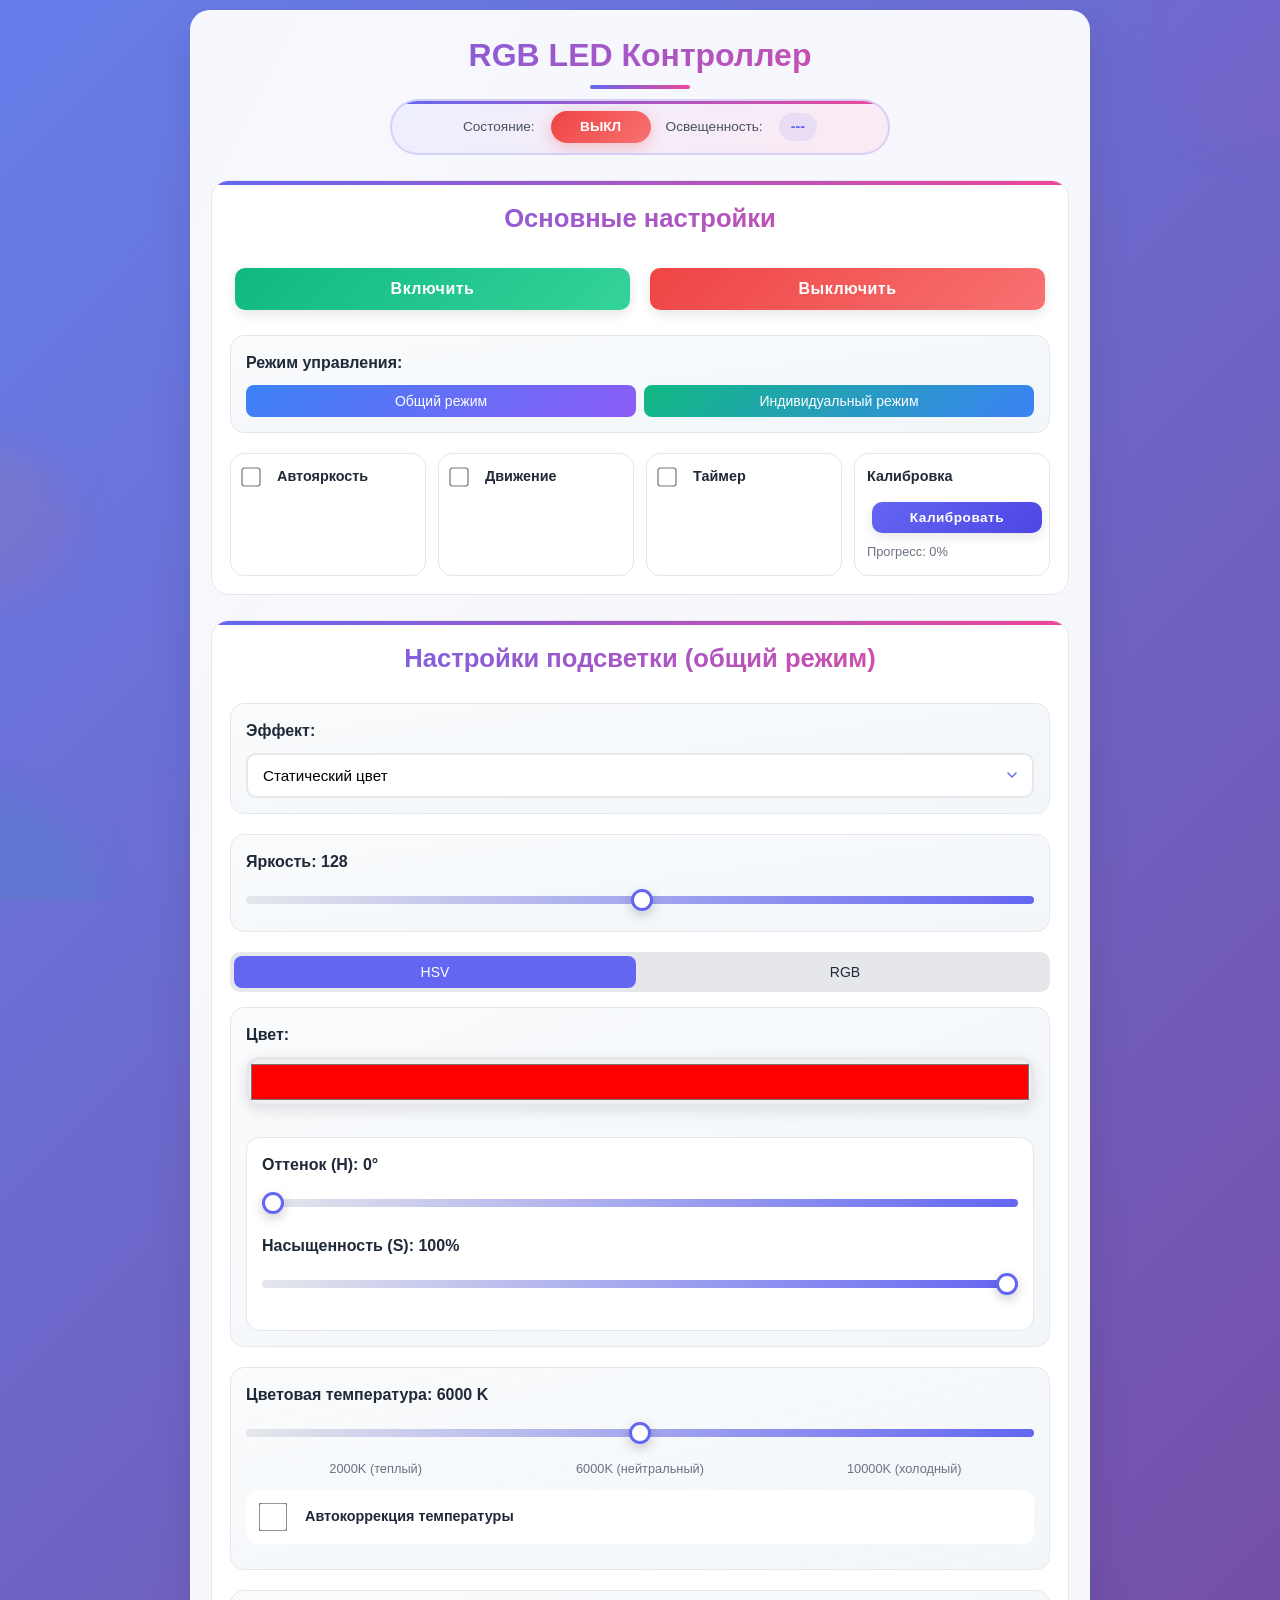
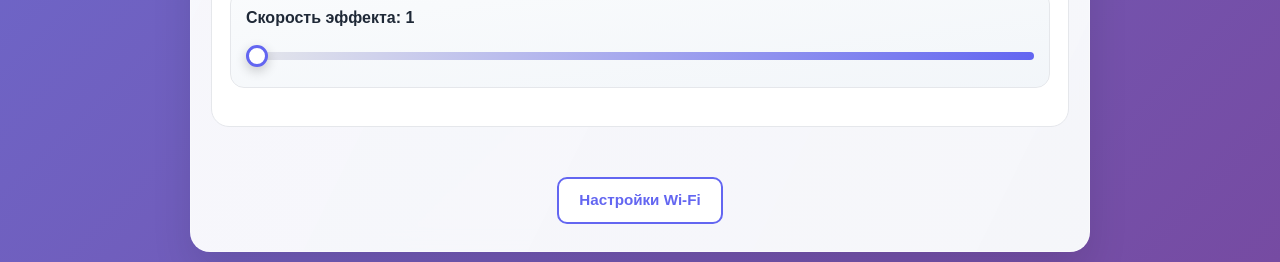
==== commit 8e617c80: "Исправил логику работы ВЕБа, пофиксил калибровку" ====
--- a/data/index.html
+++ b/data/index.html
@@ -430,7 +430,7 @@
     /* Сетка дополнительных функций */
     .features-grid {
       display: grid;
-      grid-template-columns: repeat(3, 1fr);
+      grid-template-columns: repeat(4, 1fr);
       gap: 12px;
       margin-top: 20px;
     }
@@ -572,6 +572,51 @@
       border: 1px solid rgba(255, 255, 255, 0.2);
     }
 
+    /* Стили для заблокированных слайдеров яркости */
+    .control-group.disabled, .control-group.motion-off,
+    #brightness-group.disabled, #brightness-group.motion-off,
+    [id$="-brightness-group"].disabled, [id$="-brightness-group"].motion-off {
+      opacity: 0.5;
+      pointer-events: none;
+      position: relative;
+    }
+    
+    #brightness-group.disabled::after, [id$="-brightness-group"].disabled::after {
+      content: 'Управляется автояркостью';
+      position: absolute;
+      top: 50%;
+      left: 50%;
+      transform: translate(-50%, -50%);
+      background: rgba(0, 0, 0, 0.7);
+      color: white;
+      padding: 6px 12px;
+      border-radius: 16px;
+      font-size: 0.8rem;
+      white-space: nowrap;
+      z-index: 10;
+      pointer-events: none;
+      backdrop-filter: blur(4px);
+      border: 1px solid rgba(255, 255, 255, 0.2);
+    }
+    
+    #brightness-group.motion-off::after, [id$="-brightness-group"].motion-off::after {
+      content: 'Выключено из-за бездействия';
+      position: absolute;
+      top: 50%;
+      left: 50%;
+      transform: translate(-50%, -50%);
+      background: rgba(0, 0, 0, 0.7);
+      color: white;
+      padding: 6px 12px;
+      border-radius: 16px;
+      font-size: 0.8rem;
+      white-space: nowrap;
+      z-index: 10;
+      pointer-events: none;
+      backdrop-filter: blur(4px);
+      border: 1px solid rgba(255, 255, 255, 0.2);
+    }
+
     /* Медиа-запросы для мобильных устройств */
     @media (max-width: 768px) {
       body {
@@ -814,7 +859,7 @@
         </div>
       </div>
 
-      <!-- Дополнительные функции в виде сетки 3x1 -->
+      <!-- Дополнительные функции в виде сетки 4x1 (автояркость, движение, таймер, калибровка) -->
       <div class="features-grid">
         <!-- Автояркость -->
         <div class="feature-card">
@@ -850,9 +895,20 @@
           </div>
           <div id="timer-settings" style="display: none;">
             <label for="timer-interval" style="font-size: 0.85rem;">Интервал: <span id="timer-interval-value">60</span>мин</label>
-            <input type="range" id="timer-interval" min="1" max="180" value="60" step="1"
+            <input type="range" id="timer-interval" min="5" max="120" value="60" step="5"
                   oninput="updateTimerInterval(this.value)">
             <p class="timer-info" style="font-size: 0.8rem; margin-top: 5px;">Следующее: <span id="timer-next">--:--</span></p>
+          </div>
+        </div>
+
+        <!-- Калибровка температуры (кнопка + прогресс) -->
+        <div class="feature-card">
+          <div class="feature-header">
+            <label style="font-weight:600;">Калибровка</label>
+          </div>
+          <div style="margin-top: 8px;">
+            <button class="btn btn-secondary" style="min-width: 100%; padding: 8px 12px; font-size: 0.85rem; margin-bottom: 6px;" onclick="startAutoTempCalibration()">Калибровать</button>
+            <span style="font-size: 0.8rem; color: var(--gray);">Прогресс: <span id="auto-temp-progress">0</span>%</span>
           </div>
         </div>
       </div>
@@ -927,7 +983,7 @@
         </div>
       </div>
 
-      <!-- Температура белого и автонастройка -->
+      <!-- Температура белого -->
       <div class="control-group" id="temperature-group">
         <label for="temperature-slider">Цветовая температура: <span id="temperature-value">6000</span> K</label>
         <div class="temperature-slider-wrapper" id="temperature-slider-wrapper">
@@ -939,15 +995,12 @@
             <span>10000K (холодный)</span>
           </div>
         </div>
+        <!-- Флажок автокоррекции температуры (без кнопки и прогресса) -->
         <div style="margin-top: 12px;">
           <label style="display:flex;align-items:center;gap:8px;font-size:0.9rem;">
             <input type="checkbox" id="auto-temp" onchange="toggleAutoTemperature()">
             Автокоррекция температуры
           </label>
-          <div style="margin-top:8px;display:flex;align-items:center;gap:10px;flex-wrap:wrap;">
-            <button class="btn btn-secondary" style="min-width:140px;padding:8px 12px;font-size:0.9rem;" onclick="startAutoTempCalibration()">Калибровка</button>
-            <span style="font-size:0.85rem;color:var(--gray);">Прогресс калибровки: <span id="auto-temp-progress">0</span>%</span>
-          </div>
         </div>
       </div>
 
@@ -1046,12 +1099,20 @@
         <!-- Температура белого для зоны 1 с подписями -->
         <div class="control-group" id="zone1-temperature-group">
           <label for="zone1-temperature">Цветовая температура: <span id="zone1-temperature-value">6000</span> K</label>
-          <input type="range" id="zone1-temperature" min="2000" max="10000" value="6000" step="100"
-                 oninput="updateZoneTemperature(1, this.value)">
-          <div class="temperature-scale">
-            <span>2000K (теплый)</span>
-            <span>6000K (нейтральный)</span>
-            <span>10000K (холодный)</span>
+          <div class="temperature-slider-wrapper" id="zone1-temperature-wrapper">
+            <input type="range" id="zone1-temperature" min="2000" max="10000" value="6000" step="100"
+                   oninput="updateZoneTemperature(1, this.value)">
+            <div class="temperature-scale">
+              <span>2000K (теплый)</span>
+              <span>6000K (нейтральный)</span>
+              <span>10000K (холодный)</span>
+            </div>
+          </div>
+          <div style="margin-top: 12px;">
+            <label style="display:flex;align-items:center;gap:8px;font-size:0.9rem;">
+              <input type="checkbox" id="zone1-auto-temp" onchange="toggleZoneAutoTemp(1)">
+              Автокоррекция температуры
+            </label>
           </div>
         </div>
 
@@ -1138,12 +1199,20 @@
         <!-- Температура белого для зоны 2 с подписями -->
         <div class="control-group" id="zone2-temperature-group">
           <label for="zone2-temperature">Цветовая температура: <span id="zone2-temperature-value">6000</span> K</label>
-          <input type="range" id="zone2-temperature" min="2000" max="10000" value="6000" step="100"
-                 oninput="updateZoneTemperature(2, this.value)">
-          <div class="temperature-scale">
-            <span>2000K (теплый)</span>
-            <span>6000K (нейтральный)</span>
-            <span>10000K (холодный)</span>
+          <div class="temperature-slider-wrapper" id="zone2-temperature-wrapper">
+            <input type="range" id="zone2-temperature" min="2000" max="10000" value="6000" step="100"
+                   oninput="updateZoneTemperature(2, this.value)">
+            <div class="temperature-scale">
+              <span>2000K (теплый)</span>
+              <span>6000K (нейтральный)</span>
+              <span>10000K (холодный)</span>
+            </div>
+          </div>
+          <div style="margin-top: 12px;">
+            <label style="display:flex;align-items:center;gap:8px;font-size:0.9rem;">
+              <input type="checkbox" id="zone2-auto-temp" onchange="toggleZoneAutoTemp(2)">
+              Автокоррекция температуры
+            </label>
           </div>
         </div>
 
@@ -1230,12 +1299,20 @@
         <!-- Температура белого для зоны 3 с подписями -->
         <div class="control-group" id="zone3-temperature-group">
           <label for="zone3-temperature">Цветовая температура: <span id="zone3-temperature-value">6000</span> K</label>
-          <input type="range" id="zone3-temperature" min="2000" max="10000" value="6000" step="100"
-                 oninput="updateZoneTemperature(3, this.value)">
-          <div class="temperature-scale">
-            <span>2000K (теплый)</span>
-            <span>6000K (нейтральный)</span>
-            <span>10000K (холодный)</span>
+          <div class="temperature-slider-wrapper" id="zone3-temperature-wrapper">
+            <input type="range" id="zone3-temperature" min="2000" max="10000" value="6000" step="100"
+                   oninput="updateZoneTemperature(3, this.value)">
+            <div class="temperature-scale">
+              <span>2000K (теплый)</span>
+              <span>6000K (нейтральный)</span>
+              <span>10000K (холодный)</span>
+            </div>
+          </div>
+          <div style="margin-top: 12px;">
+            <label style="display:flex;align-items:center;gap:8px;font-size:0.9rem;">
+              <input type="checkbox" id="zone3-auto-temp" onchange="toggleZoneAutoTemp(3)">
+              Автокоррекция температуры
+            </label>
           </div>
         </div>
 
@@ -1260,6 +1337,9 @@
     let motionSensorEnabled = false;
     let timerEnabled = false;
     let autoTempEnabled = false;
+    let ledOn = true;
+    let motionEnabled = false;
+    let timerBlinking = false;
     
     // Цветовые пространства
     let globalColorSpace = 'hsv';
@@ -1270,11 +1350,11 @@
     let currentGlobalRGB = { r: 255, g: 255, b: 255 };
     
     let zoneSettings = {
-      zone1: { effect: 0, brightness: 128, speed: 1, color: 0, temp: 6000, 
+      zone1: { effect: 0, brightness: 128, speed: 1, color: 0, temp: 6000, autoTemp: false,
                h: 0, s: 100, v: 100, r: 255, g: 255, b: 255, enabled: true },
-      zone2: { effect: 0, brightness: 128, speed: 1, color: 0, temp: 6000, 
+      zone2: { effect: 0, brightness: 128, speed: 1, color: 0, temp: 6000, autoTemp: false,
                h: 0, s: 100, v: 100, r: 255, g: 255, b: 255, enabled: true },
-      zone3: { effect: 0, brightness: 128, speed: 1, color: 0, temp: 6000, 
+      zone3: { effect: 0, brightness: 128, speed: 1, color: 0, temp: 6000, autoTemp: false,
                h: 0, s: 100, v: 100, r: 255, g: 255, b: 255, enabled: true }
     };
     let activeZone = 1;
@@ -1283,33 +1363,40 @@
     function updateBrightnessSlidersState() {
       const brightnessSlider = document.getElementById('brightness-slider');
       const brightnessGroup = document.getElementById('brightness-group');
-      
-      if (autoBrightness) {
-        if (brightnessGroup) brightnessGroup.classList.add('disabled');
-        if (brightnessSlider) brightnessSlider.disabled = true;
-      } else {
-        if (brightnessGroup) brightnessGroup.classList.remove('disabled');
-        if (brightnessSlider) brightnessSlider.disabled = false;
-      }
+      const motionOff = !ledOn && motionEnabled;  // Выключено из-за движения
+
+      if (brightnessGroup) {
+        brightnessGroup.classList.remove('disabled', 'motion-off');
+        if (motionOff) {
+          brightnessGroup.classList.add('motion-off');
+        } else if (autoBrightness) {
+          brightnessGroup.classList.add('disabled');
+        }
+      }
+      if (brightnessSlider) brightnessSlider.disabled = motionOff || autoBrightness;
     }
 
     // Функция для обновления состояния ползунков яркости в зонах
     function updateZoneBrightnessSlidersState() {
+      const motionOff = !ledOn && motionEnabled;  // Выключено из-за движения
       for (let i = 1; i <= 3; i++) {
         const zoneSlider = document.getElementById(`zone${i}-brightness`);
         const zoneGroup = document.getElementById(`zone${i}-brightness-group`);
-        
-        if (autoBrightness) {
-          if (zoneGroup) zoneGroup.classList.add('disabled');
-          if (zoneSlider) zoneSlider.disabled = true;
-        } else {
-          if (zoneGroup) zoneGroup.classList.remove('disabled');
-          if (zoneSlider) zoneSlider.disabled = false;
+
+        if (zoneGroup) {
+          zoneGroup.classList.remove('disabled', 'motion-off');
+          if (motionOff) {
+            zoneGroup.classList.add('motion-off');
+          } else if (autoBrightness) {
+            zoneGroup.classList.add('disabled');
+          }
         }
+        if (zoneSlider) zoneSlider.disabled = motionOff || autoBrightness;
       }
     }
 
     function updateTemperatureControlState() {
+      // Общий режим
       const wrapper = document.getElementById('temperature-slider-wrapper');
       const slider = document.getElementById('temperature-slider');
       if (autoTempEnabled) {
@@ -1318,6 +1405,22 @@
       } else {
         if (wrapper) wrapper.classList.remove('disabled');
         if (slider) slider.disabled = false;
+      }
+      
+      // Индивидуальный режим (зоны)
+      for (let i = 1; i <= 3; i++) {
+        const zoneWrapper = document.getElementById(`zone${i}-temperature-wrapper`);
+        const zoneSlider = document.getElementById(`zone${i}-temperature`);
+        const zoneEffectEl = document.getElementById(`zone${i}-effect`);
+        const zoneEffect = zoneEffectEl ? parseInt(zoneEffectEl.value, 10) : (zoneSettings[`zone${i}`]?.effect ?? 0);
+        const zoneAutoTemp = zoneSettings[`zone${i}`]?.autoTemp ?? false;
+        const shouldDisable = zoneEffect === 1 && zoneAutoTemp;
+        
+        if (zoneWrapper) {
+          if (shouldDisable) zoneWrapper.classList.add('disabled');
+          else zoneWrapper.classList.remove('disabled');
+        }
+        if (zoneSlider) zoneSlider.disabled = shouldDisable;
       }
     }
 
@@ -1557,6 +1660,12 @@
       updateZoneBrightnessSlidersState();
     };
 
+    // Округление температуры до сотен для отображения
+    function roundTempForDisplay(val) {
+      const n = parseInt(val, 10);
+      return isNaN(n) ? val : Math.round(n / 100) * 100;
+    }
+
     // Загрузка данных освещенности
     function fetchLightData() {
       fetch('/light')
@@ -1565,19 +1674,60 @@
           const ambientEl = document.getElementById('ambient-light');
           if (ambientEl) ambientEl.textContent = data.ambient_light;
 
-          if (data.brightness !== undefined) {
-            const bSlider = document.getElementById('brightness-slider');
-            const bValue = document.getElementById('brightness-value');
-            if (bSlider) bSlider.value = data.brightness;
-            if (bValue) bValue.textContent = data.brightness;
+          if (data.led_on !== undefined) ledOn = data.led_on === 1;
+          if (data.motion_enabled !== undefined) motionEnabled = data.motion_enabled === 1;
+          if (data.timer_blinking !== undefined) timerBlinking = data.timer_blinking === 1;
+
+          const motionOff = !ledOn && motionEnabled;
+          const isIndividual = data.zone1 !== undefined;
+          if (isIndividual) {
+            for (let i = 1; i <= 3; i++) {
+              const z = data[`zone${i}`];
+              if (!z) continue;
+              const zoneSlider = document.getElementById(`zone${i}-brightness`);
+              const zoneValue = document.getElementById(`zone${i}-brightness-value`);
+              const zoneTSlider = document.getElementById(`zone${i}-temperature`);
+              const zoneTValue = document.getElementById(`zone${i}-temperature-value`);
+              const zoneEffectEl = document.getElementById(`zone${i}-effect`);
+              const zoneEffect = zoneEffectEl ? parseInt(zoneEffectEl.value, 10) : (zoneSettings[`zone${i}`]?.effect ?? 0);
+              if (zoneSlider && zoneValue && z.brightness !== undefined) {
+                if (autoBrightness && !timerBlinking && !motionOff) {
+                  zoneSlider.value = z.brightness;
+                  zoneValue.textContent = z.brightness;
+                }
+              }
+              if (zoneTSlider && zoneTValue && z.temp !== undefined && zoneEffect === 1 && zoneSettings[`zone${i}`].autoTemp) {
+                const rounded = roundTempForDisplay(z.temp);
+                zoneTSlider.value = rounded;
+                zoneTValue.textContent = rounded;
+              }
+            }
+          } else {
+            if (data.brightness !== undefined) {
+              const bSlider = document.getElementById('brightness-slider');
+              const bValue = document.getElementById('brightness-value');
+              if (bSlider && bValue) {
+                if (autoBrightness && !timerBlinking && !motionOff) {
+                  bSlider.value = data.brightness;
+                  bValue.textContent = data.brightness;
+                }
+              }
+            }
+            if (data.temp !== undefined) {
+              const tSlider = document.getElementById('temperature-slider');
+              const tValue = document.getElementById('temperature-value');
+              if (tSlider && tValue) {
+                if (autoTempEnabled) {
+                  const rounded = roundTempForDisplay(data.temp);
+                  tSlider.value = rounded;
+                  tValue.textContent = rounded;
+                }
+              }
+            }
           }
 
-          if (data.temp !== undefined) {
-            const tSlider = document.getElementById('temperature-slider');
-            const tValue = document.getElementById('temperature-value');
-            if (tSlider) tSlider.value = data.temp;
-            if (tValue) tValue.textContent = data.temp;
-          }
+          updateBrightnessSlidersState();
+          updateZoneBrightnessSlidersState();
         })
         .catch(error => {
           console.log('Error fetching light data:', error);
@@ -1718,7 +1868,7 @@
     }
 
     function updateGlobalTemperature(value) {
-      document.getElementById('temperature-value').textContent = value;
+      document.getElementById('temperature-value').textContent = roundTempForDisplay(value);
       sendGlobalEffectSettings();
     }
 
@@ -1796,6 +1946,8 @@
           if (speedGroup) speedGroup.style.display = 'block';
         }
       }
+      zoneSettings[`zone${zoneNum}`].effect = effect;
+      updateTemperatureControlState();
     }
 
     function updateZoneBrightness(zoneNum, value) {
@@ -1869,7 +2021,7 @@
     }
 
     function updateZoneTemperature(zoneNum, value) {
-      document.getElementById(`zone${zoneNum}-temperature-value`).textContent = value;
+      document.getElementById(`zone${zoneNum}-temperature-value`).textContent = roundTempForDisplay(value);
       zoneSettings[`zone${zoneNum}`].temp = parseInt(value);
       sendZoneEffectSettings(zoneNum);
     }
@@ -1995,7 +2147,10 @@
         aim_light: aimLight,
         k: '0.02',
         delay_als: '3',
-        auto_temp: autoTempEnabled ? '1' : '0'
+        auto_temp: autoTempEnabled ? '1' : '0',
+        auto_temp_zone1: zoneSettings.zone1.autoTemp ? '1' : '0',
+        auto_temp_zone2: zoneSettings.zone2.autoTemp ? '1' : '0',
+        auto_temp_zone3: zoneSettings.zone3.autoTemp ? '1' : '0'
       });
       fetch('/setals', {
         method: 'POST',
@@ -2021,6 +2176,13 @@
     function toggleAutoTemperature() {
       const cb = document.getElementById('auto-temp');
       autoTempEnabled = cb ? cb.checked : false;
+      sendALSSettings();
+      updateTemperatureControlState();
+    }
+
+    function toggleZoneAutoTemp(zoneNum) {
+      const cb = document.getElementById(`zone${zoneNum}-auto-temp`);
+      zoneSettings[`zone${zoneNum}`].autoTemp = cb ? cb.checked : false;
       sendALSSettings();
       updateTemperatureControlState();
     }
@@ -2050,6 +2212,13 @@
           if (data.brightness !== undefined) {
             document.getElementById('brightness-slider').value = data.brightness;
             document.getElementById('brightness-value').textContent = data.brightness;
+          }
+          if (data.temp !== undefined) {
+            const rounded = roundTempForDisplay(data.temp);
+            const tEl = document.getElementById('temperature-slider');
+            const tVal = document.getElementById('temperature-value');
+            if (tEl) tEl.value = rounded;
+            if (tVal) tVal.textContent = rounded;
           }
           
           // Загрузка HSV данных
@@ -2112,8 +2281,9 @@
               
               const tempEl = document.getElementById(`zone${i}-temperature`);
               if (tempEl) {
-                tempEl.value = zoneSettings[`zone${i}`].temp;
-                document.getElementById(`zone${i}-temperature-value`).textContent = zoneSettings[`zone${i}`].temp;
+                const rounded = roundTempForDisplay(zoneSettings[`zone${i}`].temp);
+                tempEl.value = rounded;
+                document.getElementById(`zone${i}-temperature-value`).textContent = rounded;
               }
               
               const speedEl = document.getElementById(`zone${i}-speed`);
@@ -2165,12 +2335,19 @@
             }
           }
           
+          if (data.led_on !== undefined) ledOn = data.led_on === 1;
           if (data.motion_enabled !== undefined) {
             motionSensorEnabled = data.motion_enabled === 1;
+            motionEnabled = data.motion_enabled === 1;
             const cb = document.getElementById('motion-sensor');
             if (cb) cb.checked = motionSensorEnabled;
             const st = document.getElementById('motion-settings');
             if (st) st.style.display = motionSensorEnabled ? 'block' : 'none';
+          }
+          if (data.timer_blinking !== undefined) timerBlinking = data.timer_blinking === 1;
+          if (data.led_on !== undefined || data.motion_enabled !== undefined || data.timer_blinking !== undefined) {
+            updateBrightnessSlidersState();
+            updateZoneBrightnessSlidersState();
           }
           if (data.motion_timeout !== undefined) {
             const el = document.getElementById('motion-timeout');
@@ -2207,6 +2384,24 @@
             if (cb) cb.checked = autoTempEnabled;
             updateTemperatureControlState();
           }
+          if (data.auto_temp_zone1 !== undefined) {
+            zoneSettings.zone1.autoTemp = data.auto_temp_zone1 === 1;
+            const cb = document.getElementById('zone1-auto-temp');
+            if (cb) cb.checked = zoneSettings.zone1.autoTemp;
+          }
+          if (data.auto_temp_zone2 !== undefined) {
+            zoneSettings.zone2.autoTemp = data.auto_temp_zone2 === 1;
+            const cb = document.getElementById('zone2-auto-temp');
+            if (cb) cb.checked = zoneSettings.zone2.autoTemp;
+          }
+          if (data.auto_temp_zone3 !== undefined) {
+            zoneSettings.zone3.autoTemp = data.auto_temp_zone3 === 1;
+            const cb = document.getElementById('zone3-auto-temp');
+            if (cb) cb.checked = zoneSettings.zone3.autoTemp;
+          }
+          if (data.auto_temp_zone1 !== undefined || data.auto_temp_zone2 !== undefined || data.auto_temp_zone3 !== undefined) {
+            updateTemperatureControlState();
+          }
           
           updateZoneEffectVisibility(activeZone);
           updateGlobalEffectVisibility();
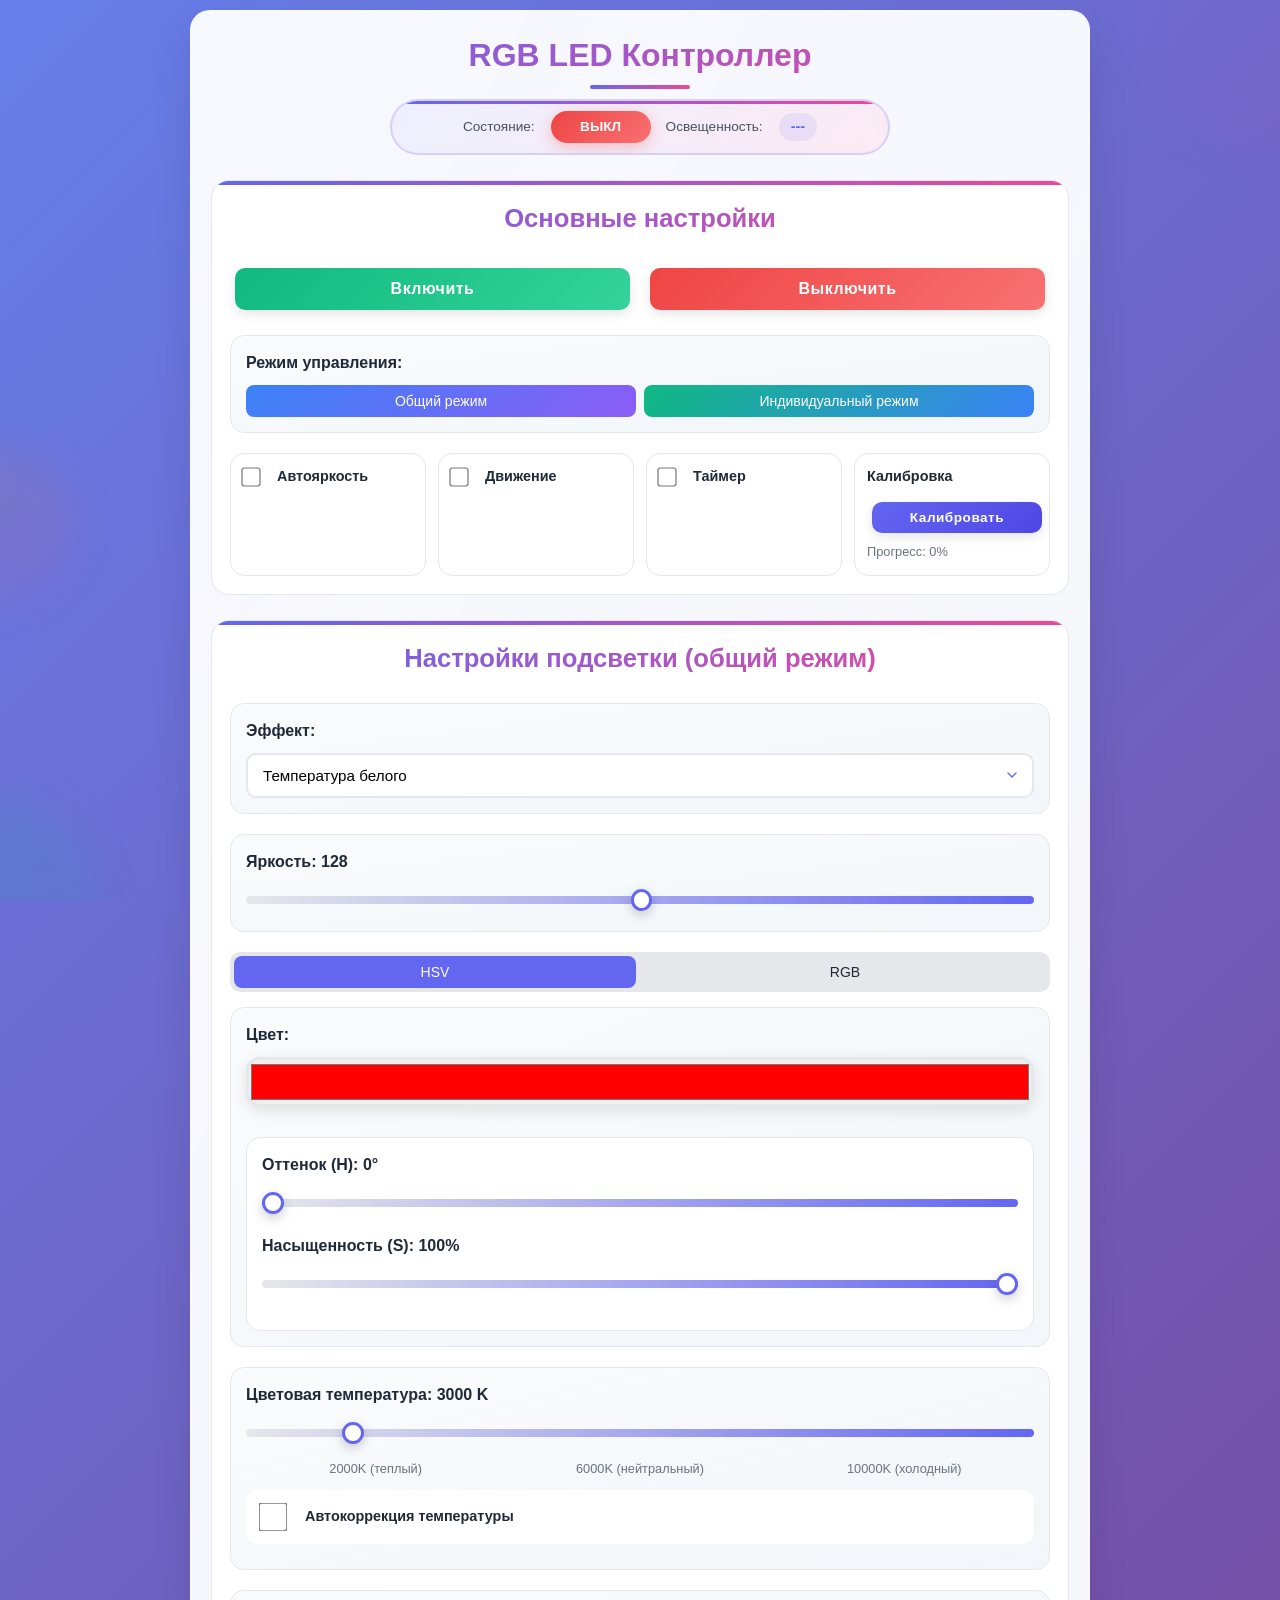
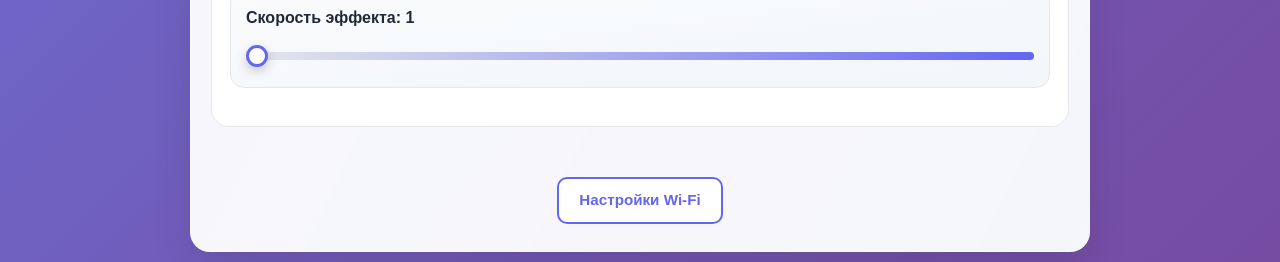
==== commit e02e8126: "Fix sync bugs" ====
--- a/data/index.html
+++ b/data/index.html
@@ -923,7 +923,7 @@
         <label for="effect-select">Эффект:</label>
         <select id="effect-select" onchange="updateGlobalEffect()">
           <option value="0">Статический цвет</option>
-          <option value="1">Температура белого</option>
+          <option value="1" selected>Температура белого</option>
           <option value="2">Бегущая радуга</option>
           <option value="3">Пульсация</option>
           <option value="4">Мерцание</option>
@@ -985,9 +985,9 @@
 
       <!-- Температура белого -->
       <div class="control-group" id="temperature-group">
-        <label for="temperature-slider">Цветовая температура: <span id="temperature-value">6000</span> K</label>
+        <label for="temperature-slider">Цветовая температура: <span id="temperature-value">3000</span> K</label>
         <div class="temperature-slider-wrapper" id="temperature-slider-wrapper">
-          <input type="range" id="temperature-slider" min="2000" max="10000" value="6000" step="100"
+          <input type="range" id="temperature-slider" min="2000" max="10000" value="3000" step="100"
                  oninput="updateGlobalTemperature(this.value)">
           <div class="temperature-scale">
             <span>2000K (теплый)</span>
@@ -1037,7 +1037,7 @@
           <label for="zone1-effect">Эффект:</label>
           <select id="zone1-effect" onchange="updateZoneEffect(1)">
             <option value="0">Статический цвет</option>
-            <option value="1">Температура белого</option>
+            <option value="1" selected>Температура белого</option>
             <option value="2">Бегущая радуга</option>
             <option value="3">Пульсация</option>
             <option value="4">Мерцание</option>
@@ -1098,9 +1098,9 @@
 
         <!-- Температура белого для зоны 1 с подписями -->
         <div class="control-group" id="zone1-temperature-group">
-          <label for="zone1-temperature">Цветовая температура: <span id="zone1-temperature-value">6000</span> K</label>
+          <label for="zone1-temperature">Цветовая температура: <span id="zone1-temperature-value">3000</span> K</label>
           <div class="temperature-slider-wrapper" id="zone1-temperature-wrapper">
-            <input type="range" id="zone1-temperature" min="2000" max="10000" value="6000" step="100"
+            <input type="range" id="zone1-temperature" min="2000" max="10000" value="3000" step="100"
                    oninput="updateZoneTemperature(1, this.value)">
             <div class="temperature-scale">
               <span>2000K (теплый)</span>
@@ -1137,7 +1137,7 @@
           <label for="zone2-effect">Эффект:</label>
           <select id="zone2-effect" onchange="updateZoneEffect(2)">
             <option value="0">Статический цвет</option>
-            <option value="1">Температура белого</option>
+            <option value="1" selected>Температура белого</option>
             <option value="2">Бегущая радуга</option>
             <option value="3">Пульсация</option>
             <option value="4">Мерцание</option>
@@ -1198,9 +1198,9 @@
 
         <!-- Температура белого для зоны 2 с подписями -->
         <div class="control-group" id="zone2-temperature-group">
-          <label for="zone2-temperature">Цветовая температура: <span id="zone2-temperature-value">6000</span> K</label>
+          <label for="zone2-temperature">Цветовая температура: <span id="zone2-temperature-value">3000</span> K</label>
           <div class="temperature-slider-wrapper" id="zone2-temperature-wrapper">
-            <input type="range" id="zone2-temperature" min="2000" max="10000" value="6000" step="100"
+            <input type="range" id="zone2-temperature" min="2000" max="10000" value="3000" step="100"
                    oninput="updateZoneTemperature(2, this.value)">
             <div class="temperature-scale">
               <span>2000K (теплый)</span>
@@ -1237,7 +1237,7 @@
           <label for="zone3-effect">Эффект:</label>
           <select id="zone3-effect" onchange="updateZoneEffect(3)">
             <option value="0">Статический цвет</option>
-            <option value="1">Температура белого</option>
+            <option value="1" selected>Температура белого</option>
             <option value="2">Бегущая радуга</option>
             <option value="3">Пульсация</option>
             <option value="4">Мерцание</option>
@@ -1298,9 +1298,9 @@
 
         <!-- Температура белого для зоны 3 с подписями -->
         <div class="control-group" id="zone3-temperature-group">
-          <label for="zone3-temperature">Цветовая температура: <span id="zone3-temperature-value">6000</span> K</label>
+          <label for="zone3-temperature">Цветовая температура: <span id="zone3-temperature-value">3000</span> K</label>
           <div class="temperature-slider-wrapper" id="zone3-temperature-wrapper">
-            <input type="range" id="zone3-temperature" min="2000" max="10000" value="6000" step="100"
+            <input type="range" id="zone3-temperature" min="2000" max="10000" value="3000" step="100"
                    oninput="updateZoneTemperature(3, this.value)">
             <div class="temperature-scale">
               <span>2000K (теплый)</span>
@@ -1350,11 +1350,11 @@
     let currentGlobalRGB = { r: 255, g: 255, b: 255 };
     
     let zoneSettings = {
-      zone1: { effect: 0, brightness: 128, speed: 1, color: 0, temp: 6000, autoTemp: false,
+      zone1: { effect: 1, brightness: 128, speed: 1, color: 0, temp: 3000, autoTemp: false,
                h: 0, s: 100, v: 100, r: 255, g: 255, b: 255, enabled: true },
-      zone2: { effect: 0, brightness: 128, speed: 1, color: 0, temp: 6000, autoTemp: false,
+      zone2: { effect: 1, brightness: 128, speed: 1, color: 0, temp: 3000, autoTemp: false,
                h: 0, s: 100, v: 100, r: 255, g: 255, b: 255, enabled: true },
-      zone3: { effect: 0, brightness: 128, speed: 1, color: 0, temp: 6000, autoTemp: false,
+      zone3: { effect: 1, brightness: 128, speed: 1, color: 0, temp: 3000, autoTemp: false,
                h: 0, s: 100, v: 100, r: 255, g: 255, b: 255, enabled: true }
     };
     let activeZone = 1;
@@ -1373,7 +1373,9 @@
           brightnessGroup.classList.add('disabled');
         }
       }
-      if (brightnessSlider) brightnessSlider.disabled = motionOff || autoBrightness;
+      if (brightnessSlider) {
+        brightnessSlider.disabled = motionOff || autoBrightness;
+      }
     }
 
     // Функция для обновления состояния ползунков яркости в зонах
@@ -1680,6 +1682,7 @@
 
           const motionOff = !ledOn && motionEnabled;
           const isIndividual = data.zone1 !== undefined;
+          
           if (isIndividual) {
             for (let i = 1; i <= 3; i++) {
               const z = data[`zone${i}`];
@@ -1690,11 +1693,12 @@
               const zoneTValue = document.getElementById(`zone${i}-temperature-value`);
               const zoneEffectEl = document.getElementById(`zone${i}-effect`);
               const zoneEffect = zoneEffectEl ? parseInt(zoneEffectEl.value, 10) : (zoneSettings[`zone${i}`]?.effect ?? 0);
+              
               if (zoneSlider && zoneValue && z.brightness !== undefined) {
-                if (autoBrightness && !timerBlinking && !motionOff) {
-                  zoneSlider.value = z.brightness;
-                  zoneValue.textContent = z.brightness;
-                }
+                // Обновляем значение слайдера, но не отправляем его на сервер
+                zoneSlider.value = z.brightness;
+                zoneValue.textContent = z.brightness;
+                zoneSettings[`zone${i}`].brightness = z.brightness;
               }
               if (zoneTSlider && zoneTValue && z.temp !== undefined && zoneEffect === 1 && zoneSettings[`zone${i}`].autoTemp) {
                 const rounded = roundTempForDisplay(z.temp);
@@ -1707,10 +1711,9 @@
               const bSlider = document.getElementById('brightness-slider');
               const bValue = document.getElementById('brightness-value');
               if (bSlider && bValue) {
-                if (autoBrightness && !timerBlinking && !motionOff) {
-                  bSlider.value = data.brightness;
-                  bValue.textContent = data.brightness;
-                }
+                // Обновляем значение слайдера, но не отправляем его на сервер
+                bSlider.value = data.brightness;
+                bValue.textContent = data.brightness;
               }
             }
             if (data.temp !== undefined) {
@@ -1775,12 +1778,12 @@
     // Включение/выключение конкретной зоны
     function toggleZone(zoneNum, enabled) {
       zoneSettings[`zone${zoneNum}`].enabled = enabled;
-      sendZoneEffectSettings(zoneNum);
+      sendZoneEnabledSetting(zoneNum, enabled);
       console.log(`Zone ${zoneNum} ${enabled ? 'enabled' : 'disabled'}`);
     }
 
     // Установка режима работы (общий/индивидуальный)
-    function setMode(mode) {
+    function applyModeUI(mode) {
       currentMode = mode;
       
       document.getElementById('mode-global').classList.remove('active');
@@ -1797,13 +1800,23 @@
         globalSection.style.display = 'none';
         individualSection.style.display = 'block';
       }
+    }
+
+    function setMode(mode, syncServer = true) {
+      applyModeUI(mode);
+      if (!syncServer) return;
       
       const params = new URLSearchParams({ mode: mode });
       fetch('/setmode', {
         method: 'POST',
         headers: { 'Content-Type': 'application/x-www-form-urlencoded' },
         body: params.toString()
-      }).catch(error => console.error('Error setting mode:', error));
+      })
+        .then(response => {
+          if (!response.ok) throw new Error('Failed to set mode');
+          return loadSettings();
+        })
+        .catch(error => console.error('Error setting mode:', error));
     }
 
     function showZone(zoneNum) {
@@ -1860,9 +1873,13 @@
       }
     }
 
+    // Обновленная функция для изменения яркости в общем режиме
     function updateGlobalBrightness(value, silent = false) {
       document.getElementById('brightness-value').textContent = value;
-      if (!silent && !autoBrightness) {
+      
+      const motionOff = !ledOn && motionEnabled;
+      // Не отправляем изменения, если лента погашена движением
+      if (!silent && !autoBrightness && !motionOff) {
         sendGlobalEffectSettings();
       }
     }
@@ -1877,7 +1894,12 @@
       sendGlobalEffectSettings();
     }
 
+    // Обновленная функция отправки глобальных настроек
     function sendGlobalEffectSettings() {
+      const motionOff = !ledOn && motionEnabled;
+      // Если лента погашена движением - не отправляем команды изменения яркости
+      if (motionOff) return;
+      
       const effect = parseInt(document.getElementById('effect-select').value);
       const brightness = parseInt(document.getElementById('brightness-slider').value);
       const speed = parseInt(document.getElementById('speed-slider').value);
@@ -1950,10 +1972,14 @@
       updateTemperatureControlState();
     }
 
+    // Обновленная функция для изменения яркости зоны
     function updateZoneBrightness(zoneNum, value) {
       document.getElementById(`zone${zoneNum}-brightness-value`).textContent = value;
       zoneSettings[`zone${zoneNum}`].brightness = parseInt(value);
-      if (!autoBrightness) {
+      
+      const motionOff = !ledOn && motionEnabled;
+      // Не отправляем изменения, если лента погашена движением
+      if (!autoBrightness && !motionOff) {
         sendZoneEffectSettings(zoneNum);
       }
     }
@@ -2032,7 +2058,12 @@
       sendZoneEffectSettings(zoneNum);
     }
 
+    // Обновленная функция для отправки настроек зоны
     function sendZoneEffectSettings(zoneNum) {
+      const motionOff = !ledOn && motionEnabled;
+      // Если лента погашена движением - не отправляем команды изменения яркости
+      if (motionOff) return;
+      
       const settings = zoneSettings[`zone${zoneNum}`];
       const effect = settings.effect;
       const brightness = settings.brightness;
@@ -2072,6 +2103,27 @@
         headers: { 'Content-Type': 'application/x-www-form-urlencoded' },
         body: params.toString()
       }).catch(error => console.error('Error sending zone effect settings:', error));
+    }
+
+    function sendZoneEnabledSetting(zoneNum, enabled) {
+      const params = new URLSearchParams({
+        zone: zoneNum,
+        enabled: enabled ? 1 : 0
+      });
+
+      fetch('/setzoneeffect', {
+        method: 'POST',
+        headers: { 'Content-Type': 'application/x-www-form-urlencoded' },
+        body: params.toString()
+      })
+        .then(response => {
+          if (!response.ok) throw new Error('Failed to toggle zone');
+          return loadSettings();
+        })
+        .catch(error => {
+          console.error('Error toggling zone:', error);
+          loadSettings();
+        });
     }
 
     function toggleAutoBrightness() {
@@ -2199,11 +2251,11 @@
     }
 
     function loadSettings() {
-      fetch('/getsettings')
+      return fetch('/getsettings')
         .then(response => response.json())
         .then(data => {
           if (data.mode) {
-            setMode(data.mode);
+            setMode(data.mode, false);
           }
           
           if (data.effect !== undefined) {
@@ -2222,6 +2274,16 @@
           }
           
           // Загрузка HSV данных
+          if (data.color !== undefined) {
+            const h = Math.round(data.color * 360 / 255);
+            currentGlobalHSV.h = h;
+            const hueEl = document.getElementById('global-hue');
+            if (hueEl) {
+              hueEl.value = h;
+              document.getElementById('global-hue-value').textContent = h;
+            }
+          }
+
           if (data.saturation !== undefined && data.hsvval !== undefined) {
             const s = Math.round(data.saturation * 100 / 255);
             const v = Math.round(data.hsvval * 100 / 255);
@@ -2234,7 +2296,7 @@
             }
             
             // Обновляем RGB из HSV
-            const rgb = hsvToRgb(currentGlobalHSV.h, s, 100);
+            const rgb = hsvToRgb(currentGlobalHSV.h, s, v);
             currentGlobalRGB = rgb;
             document.getElementById('global-red').value = rgb.r;
             document.getElementById('global-red-value').textContent = rgb.r;
@@ -2250,21 +2312,26 @@
           for (let i = 1; i <= 3; i++) {
             const zoneData = data[`zone${i}`];
             if (zoneData) {
-              zoneSettings[`zone${i}`].effect = zoneData.effect || 0;
-              zoneSettings[`zone${i}`].brightness = zoneData.brightness || 128;
-              zoneSettings[`zone${i}`].speed = zoneData.speed || 1;
-              zoneSettings[`zone${i}`].temp = zoneData.temp || 6000;
+              zoneSettings[`zone${i}`].effect = zoneData.effect !== undefined ? zoneData.effect : 1;
+              zoneSettings[`zone${i}`].brightness = zoneData.brightness !== undefined ? zoneData.brightness : 128;
+              zoneSettings[`zone${i}`].speed = zoneData.speed !== undefined ? zoneData.speed : 1;
+              zoneSettings[`zone${i}`].temp = zoneData.temp !== undefined ? zoneData.temp : 3000;
               zoneSettings[`zone${i}`].enabled = zoneData.enabled !== undefined ? zoneData.enabled : true;
               
               if (zoneData.hue !== undefined) {
                 zoneSettings[`zone${i}`].h = zoneData.hue;
+              } else if (zoneData.color !== undefined) {
+                zoneSettings[`zone${i}`].h = Math.round(zoneData.color * 360 / 255);
               }
               if (zoneData.saturation !== undefined) {
                 zoneSettings[`zone${i}`].s = Math.round(zoneData.saturation * 100 / 255);
               }
+              if (zoneData.hsvval !== undefined) {
+                zoneSettings[`zone${i}`].v = Math.round(zoneData.hsvval * 100 / 255);
+              }
               
               // Обновляем RGB из HSV
-              const rgb = hsvToRgb(zoneSettings[`zone${i}`].h, zoneSettings[`zone${i}`].s, 100);
+              const rgb = hsvToRgb(zoneSettings[`zone${i}`].h, zoneSettings[`zone${i}`].s, zoneSettings[`zone${i}`].v);
               zoneSettings[`zone${i}`].r = rgb.r;
               zoneSettings[`zone${i}`].g = rgb.g;
               zoneSettings[`zone${i}`].b = rgb.b;
@@ -2482,4 +2549,4 @@
     }
   </script>
 </body>
-</html>+</html>
